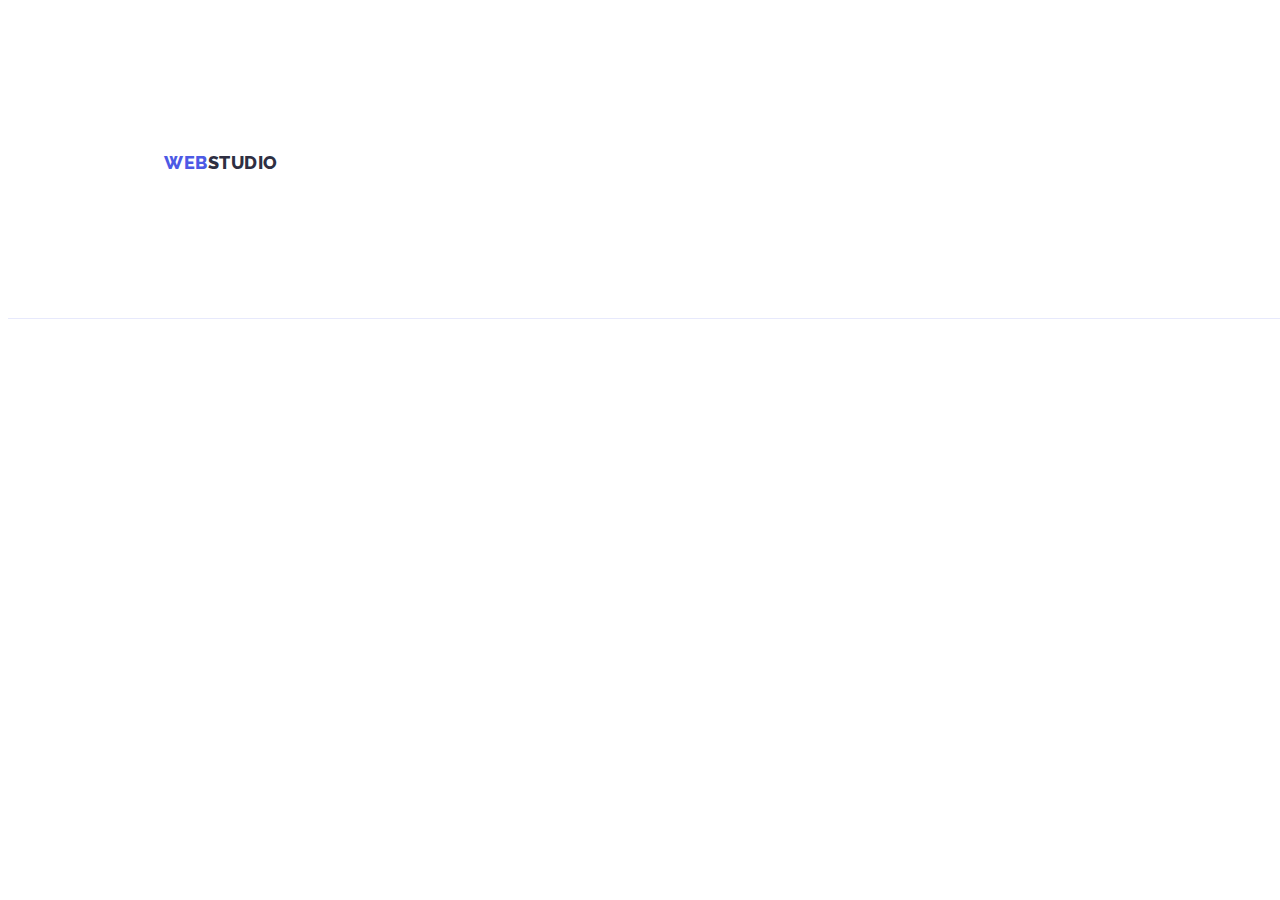
==== index.html @ 68b257dc "hw07_1" ====
<!DOCTYPE html>
<html lang="en">
<head>
    <meta charset="UTF-8">
    <meta http-equiv="X-UA-Compatible" content="IE=edge">
    <meta name="viewport" content="width=device-width, initial-scale=1.0">
    <title>STUDIO</title>
    <link rel="preconnect" href="https://fonts.googleapis.com">
    <link rel="preconnect" href="https://fonts.gstatic.com" crossorigin>
    <link href="https://fonts.googleapis.com/css2?family=Raleway:wght@800&family=Roboto:wght@400;500;700;900&display=swap"
        rel="stylesheet">
    <link rel="stylesheet" href="https://cdnjs.cloudflare.com/ajax/libs/modern-normalize/1.1.0/modern-normalize.min.css" integrity="sha512-wpPYUAdjBVSE4KJnH1VR1HeZfpl1ub8YT/NKx4PuQ5NmX2tKuGu6U/JRp5y+Y8XG2tV+wKQpNHVUX03MfMFn9Q==" crossorigin="anonymous" referrerpolicy="no-referrer" />
        <link rel="stylesheet" href="./css/mobile.css">
        <link rel="stylesheet" href="./css/media.css">
</head>
<body>
    <header class="header">
        <div class="container header-container">
        <nav class="header-navigation">
            <a href="./index.html" class="header-logo-web link">Web<span class="header-logo-studio link">Studio</span></a>
            <ul class="header-list list">
                <li class="header-item list"><a href="./index.html" class="header-link link current">Studio</a></li>
                <li class="header-item list"><a href="./portfolio.html" class="header-link link">Portfolio</a></li>
                <li class="header-item list"><a href="" class="header-link link">Contacts</a></li>
            </ul>
        </nav>
        <address class="adress adress-container">
            <ul class="header-adress list header-container">
            <li><a href="mailto:info@devstudio.com" class="header-contact list link">info@devstudio.com</a></li>
            <li><a href="tel:+110001111111" class="header-contact list link">+11 (000) 111-11-11</a></li>
            </ul>
    </address>
    <button type="button" class="mobile-menu-open" data-menu-open>
        <svg class="mobile-menu-open-icon" width="32" heigth="22">
            <use href="./images/icons.svg#icon-charm_menu-hamburger"></use>
        </svg>
    </button>
        </div>
        <div class="mobile-menu" data-menu>
            <div class="mobile-menu-container">
            <button type="button" class="mobile-menu-close-button" data-menu-close>
                <svg class="mobile-menu-close-button-icon" width="8" height="8">
                    <use href="./images/icons.svg#icon-close-modal"></use>
                </svg>
            </button>
            <ul class="header-list-mobile-menu list">
                    <li class="header-item-menu list"><a href="./index.html" class="header-link-menu-studio link current">Studio</a></li>
                    <li class="header-item-menu list"><a href="./portfolio.html" class="header-link-menu link">Portfolio</a></li>
                    <li class="header-item-menu list"><a href="" class="header-link-menu link">Contacts</a></li>
            </ul>
            <ul class="header-adress-menu list ">
                    <li><a href="tel:+110001111111" class="header-contact-menu-tel list link">+11 (000) 111-11-11</a></li>
                    <li><a href="mailto:info@devstudio.com" class="header-contact-menu-mail list link">info@devstudio.com</a></li>
            </ul>
        <ul class="menu-soc-list list">
            <li class="menu-soc-item"><a class="menu-soc-link link" href>
                    <svg class="menu-soc-icon" width="16" height="16">
                        <use href="./images/icons.svg#icon-instagram"></use>
                    </svg></a>
            </li>
            <li class="menu-soc-item"><a class="menu-soc-link link" href>
                    <svg class="menu-soc-icon" width="16" height="16">
                        <use href="./images/icons.svg#icon-twitter"></use>
                    </svg></a>
            </li>
            <li class="menu-soc-item"><a class="menu-soc-link link" href>
                    <svg class="menu-soc-icon" width="16" height="16">
                        <use href="./images/icons.svg#icon-facebook"></use>
                    </svg></a>
            </li>
            <li class="menu-soc-item"><a class="menu-soc-link link" href>
                    <svg class="menu-soc-icon" width="16" height="16">
                        <use href="./images/icons.svg#icon-linkedin"></use>
                    </svg></a>
            </li>
        </ul>
        </div>
        </div>
    </header>
    <main>
        <!-- <section class="hero">
            <div class="container hero-container">
            <h1 class="hero-text">Effective Solutions for Your Business</h1>
            <button type="button" data-modal-open class="hero-button text-button">Order Service</button>
            </div>
        </section> -->
        <!-- <section class="about">
            <div class="container about-container">
            <h2 class="about-advantage" hidden>our advantages</h2>
            <ul class="about-list list">
                <li class="about-list-item">
                    <div class="icon-top"><svg class="icon" width="64" height="64">
                        <use href="./images/icons.svg#icon-antenna"></use></svg></div>
                    <h3 class="about-item">Strategy</h3><p class="about-item-text">Our goal is to identify the business problem to walk away with the perfect and creative solution.</p></li>
                <li class="about-list-item">
                    <div class="icon-top"><svg class="icon" width="64" height="64">
                        <use href="./images/icons.svg#icon-clock"></use></svg></div>
                    <h3 class="about-item">Punctuality</h3><p class="about-item-text">Bring the key message to the brand's audience for the best price within the shortest possible
                time.</p></li>
                <li class="about-list-item">
                    <div class="icon-top"><svg class="icon" width="64" height="64">
                        <use href="./images/icons.svg#icon-diagram"></use></svg></div>
                    <h3 class="about-item">Diligence</h3><p class="about-item-text">Research and confirm brands that present the strongest digital growth opportunities and minimize
                risk.</p></li>
                <li class="about-list-item">
                    <div class="icon-top"><svg class="icon" width="64" height="64">
                        <use href="./images/icons.svg#icon-astronaut"></use></svg></div>
                    <h3 class="about-item">Technologies</h3><p class="about-item-text">Design practice focused on digital experiences. We bring forth a deep passion for problem-solving.</p></li>
            </ul>
            </div>
        </section> -->
        <!-- <section class="gallary">
            <div class="container gallary-container">
            <h2 class="gallary-text">What are we doing</h2>
            <ul class="list photo-container">
                <li class="photo"><img src="./images/img1.jpg" alt="laptop" width="360"></li>
                <li class="photo"><img src="./images/img2.jpg" alt="smartphones" width="360"></li>
                <li class="photo"><img src="./images/img3.jpg" alt="phone in the hand" width="360"></li>
            </ul>
            </div>
        </section> -->
        <!-- <section class="team">
            <div class="container team-container">
            <h2 class="team-text">Our Team</h2>
            <ul class="team-list list">
                <li class="team-item"><img src="./images/mark.jpg" alt="photo Mark Guerrero" width="264">
                    <div class="team-list-item">
                        <h3 class="name">Mark Guerrero</h3>
                        <p class="item-text">Product Designer</p>
                        <ul class="team-soc-list list">
                            <li class="team-soc-item"><a class="team-soc-link link" href>
                                <svg class="team-soc-icon" width="16" height="16">
                                <use href="./images/icons.svg#icon-instagram"></use></svg></a>
                            </li>
                            <li class="team-soc-item"><a class="team-soc-link link" href>
                                <svg class="team-soc-icon" width="16" height="16">
                                <use href="./images/icons.svg#icon-twitter"></use></svg></a>
                            </li>
                            <li class="team-soc-item"><a class="team-soc-link link" href>
                                <svg class="team-soc-icon" width="16" height="16">
                                <use href="./images/icons.svg#icon-facebook"></use></svg></a>
                            </li>
                            <li class="team-soc-item"><a class="team-soc-link link" href>
                                <svg class="team-soc-icon" width="16" height="16">
                                <use href="./images/icons.svg#icon-linkedin"></use></svg></a>
                            </li>
                        </ul>
                    </div>
                </li>
                <li class="team-item"><img src="./images/tom.jpg" alt="photo Tom Ford" width="264">
                    <div class="team-list-item">
                        <h3 class="name">Tom Ford</h3>
                        <p class="item-text">Frontend Developer</p>
                        <ul class="team-soc-list list">
                            <li class="team-soc-item"><a class="team-soc-link link" href>
                                <svg class="team-soc-icon" width="16" height="16">
                                <use href="./images/icons.svg#icon-instagram"></use></svg></a>
                            </li>
                            <li class="team-soc-item"><a class="team-soc-link link" href>
                                <svg class="team-soc-icon" width="16" height="16">
                                <use href="./images/icons.svg#icon-twitter"></use></svg></a>
                            </li>
                            <li class="team-soc-item"><a class="team-soc-link link" href>
                                <svg class="team-soc-icon" width="16" height="16">
                                <use href="./images/icons.svg#icon-facebook"></use></svg></a>
                            </li>
                            <li class="team-soc-item"><a class="team-soc-link link" href>
                                <svg class="team-soc-icon" width="16" height="16">
                                <use href="./images/icons.svg#icon-linkedin"></use></svg></a>
                            </li>
                        </ul>
                    </div>
                </li>
                <li class="team-item">
                    <img src="./images/camila.jpg" alt="photo Camila Garcia" width="264">
                    <div class="team-list-item">
                        <h3 class="name">Camila Garcia</h3>
                        <p class="item-text">Marketing</p>
                        <ul class="team-soc-list list">
                            <li class="team-soc-item"><a class="team-soc-link link" href>
                                <svg class="team-soc-icon" width="16" height="16">
                                <use href="./images/icons.svg#icon-instagram"></use></svg></a>
                            </li>
                            <li class="team-soc-item"><a class="team-soc-link link" href>
                                <svg class="team-soc-icon" width="16" height="16">
                                <use href="./images/icons.svg#icon-twitter"></use></svg></a>
                            </li>
                            <li class="team-soc-item"><a class="team-soc-link link" href>
                                <svg class="team-soc-icon" width="16" height="16">
                                <use href="./images/icons.svg#icon-facebook"></use></svg></a>
                            </li>
                            <li class="team-soc-item"><a class="team-soc-link link" href>
                                <svg class="team-soc-icon" width="16" height="16">
                                <use href="./images/icons.svg#icon-linkedin"></use></svg></a>
                            </li>
                        </ul>
                    </div>
                </li>
                <li class="team-item"><img src="./images/daniel.jpg" alt="photo Daniel Wilson" width="264">
                    <div class="team-list-item">
                        <h3 class="name">Daniel Wilson</h3>
                        <p class="item-text">UI Designer</p>
                        <ul class="team-soc-list list">
                            <li class="team-soc-item"><a class="team-soc-link link" href>
                                <svg class="team-soc-icon" width="16" height="16">
                                <use href="./images/icons.svg#icon-instagram"></use></svg></a>
                            </li>
                            <li class="team-soc-item"><a class="team-soc-link link" href>
                                <svg class="team-soc-icon" width="16" height="16">
                                <use href="./images/icons.svg#icon-twitter"></use></svg></a>
                            </li>
                            <li class="team-soc-item"><a class="team-soc-link link" href>
                                <svg class="team-soc-icon" width="16" height="16">
                                <use href="./images/icons.svg#icon-facebook"></use></svg></a>
                            </li>
                            <li class="team-soc-item"><a class="team-soc-link link" href>
                                <svg class="team-soc-icon" width="16" height="16">
                                <use href="./images/icons.svg#icon-linkedin"></use></svg></a>
                            </li>
                        </ul>
                    </div>
                </li>
            </ul>
            </div>
        </section> -->
    <!-- <section class="customer">
        <div class="container customer-container">
            <h2 class="customer-text">Customers</h2>
            <div class="customer-list">
                <ul class="customers-list-link list">
                    <li class="customer-item"><a class="customer-link link" href>
                            <svg class="customer-icon" width="41px" height="47px">
                                <use href="./images/icons.svg#icon-group1"></use>
                            </svg></a></li>
                    <li class="customer-item"><a class="customer-link link" href>
                            <svg class="customer-icon" width="40px" height="52px">
                                <use href="./images/icons.svg#icon-group2"></use>
                            </svg></a></li>
                    <li class="customer-item"><a class="customer-link link" href>
                            <svg class="customer-icon" width="44px" height="41px">
                                <use href="./images/icons.svg#icon-group3"></use>
                            </svg></a></li>
                    <li class="customer-item"><a class="customer-link link" href>
                            <svg class="customer-icon" width="84px" height="41px">
                                <use href="./images/icons.svg#icon-group4"></use>
                            </svg></a></li>
                    <li class="customer-item"><a class="customer-link link" href>
                            <svg class="customer-icon" width="63px" height="45px">
                                <use href="./images/icons.svg#icon-group5"></use>
                            </svg></a></li>
                    <li class="customer-item"><a class="customer-link link" href>
                            <svg class="customer-icon" width="94px" height="44px">
                                <use href="./images/icons.svg#icon-group6"></use>
                            </svg></a></li>
                </ul>
            </div>
        </div>
    </section> -->
    </main>
    <!-- <footer class="footer">
        <div class="container footer-container">
            <div class="logo-soc-list">
        <div class="footer-logo-blok">
            <a href="./index.html" class="footer-logo-web footer-logo link">Web<span
                    class="footer-logo-studio link">Studio</span></a>
            <p class="footer-text">Increase the flow of customers and sales for your business with digital marketing &
                growth solutions.</p>
        </div>
        <div class="container-footer-soc">
        <h3 class="footer-soc-text">Social media</h3>
        <ul class="footer-soc-list list">
            <li class="footer-soc-item"><a class="footer-soc-link link" href>
                    <svg class="footer-soc-icon" width="24" height="24">
                        <use href="./images/icons.svg#icon-instagram"></use>
                    </svg></a></li>
            <li class="footer-soc-item"><a class="footer-soc-link link" href>
                    <svg class="footer-soc-icon" width="24" height="24">
                        <use href="./images/icons.svg#icon-twitter"></use>
                    </svg></a></li>
            <li class="footer-soc-item"><a class="footer-soc-link link" href>
                    <svg class="footer-soc-icon" width="24" height="24">
                        <use href="./images/icons.svg#icon-facebook"></use>
                    </svg></a></li>
            <li class="footer-soc-item"><a class="footer-soc-link link" href>
                    <svg class="footer-soc-icon" width="24" height="24">
                        <use href="./images/icons.svg#icon-linkedin"></use>
                    </svg></a></li>
        </ul></div>
            </div>
    <div class="container-footer-input">
        <p class="footer-text-input">Subscribe</p>
        <form class="footer-input-form">
            <input type="email" name="email" id="email" placeholder="E-mail" required class="footer-input">
            <button type="submit" class="button-footer">Subscribe<svg class="footer-form-icon" widht="24" height="20">
                <use href="./images/icons.svg#icon-Frame-3"></use>
            </svg>
        </button>
        </form>
    </div>
        </div>
    </footer> -->
    <!-- <div class="backdrop" data-modal>
    <div class="modal">
        <button type="button" data-modal-close class="modal-close-bnt"><svg class="modal-close-btn-icon" widht="8" height="8">
                <use href="./images/icons.svg#icon-close-modal"></use>
            </svg>
        </button>
    <p class="modal-title">Leave your contacts and we will call you back</p>
    <form class="modal-form">
            <label for="user-name" class="modal-form-field">
                <span class="modal-form-input-desc">Name</span>
            <span class="input-icon">
                <input type="text" name="name" id="user-name" class="modal-form-input">
                <svg class="modal-form-icon icon-name" widht="18" height="18">
                <use href="./images/icons.svg#icon-person-black-18dp-1"></use></svg>
                </span>
            </label>
            <label for="user-phone" class="modal-form-field">
                <span class="modal-form-input-desc">Phone</span>
            <span class="input-icon">
                <input type="text" name="phone" id="user-phone" class="modal-form-input">
                <svg class="modal-form-icon icon-phone" widht="18" height="24">
                <use href="./images/icons.svg#icon-phone-black"></use></svg>
            </span>
        </label>
            <label for="user-mail" class="modal-form-field">
                <span class="modal-form-input-desc">Mail</span>
            <span class="input-icon">
                <input type="text" name="mail" id="user-mail" class="modal-form-input">
                <svg class="modal-form-icon icon-mail" widht="18" height="24">
                <use href="./images/icons.svg#icon-email-black"></use></svg>
                </span>
        </label>
            <label for="comment" class="modal-form-field">
                <span class="modal-form-input-desc">Comment</span>
                <textarea name="comment" id="comment" placeholder="Text input" class="modal-form-massage modal-massage-text"></textarea>
            </label>
            <div class="modal-form-field">
            <input type="checkbox" name="policy" id="policy" class="modal-form-chek visually-hidden"/>
            <label for="policy" class="modal-form-chek-desk">
                <span>
                <svg class="chek-icon" widht="10" height="8">
                    <use href="./images/icons.svg#icon-check"></use></svg>
                </span> I accept the terms and conditions of the&nbsp;<a href="" class="policy-link">Privacy policy</a>
            </label>
            </div>
            <button type="submit" class="button-form">Send</button>
    </form>
    </div> 
</div> -->
<script src="./js/modal.js"></script>
<script src="./js/mobile-menu.js"></script>
</body>
</html>
---- css/mobile.css ----
:root {
    --brand-color: #2E2F42;
    --color-text: #434455;
    --color-logo1: #4D5AE5;
    --color-hoover: #404BBF;
    --color-logo2: #F4F4FD;
    --color-light: #FFFFFF;}

.list, .link {list-style-type: none;}

.list, .link {text-decoration: none;}

p,
h1,
h2,
h3,
h4,
h5,
h6 {margin: 0;}
ul {margin: 0;
    padding-left: 0;}
button {cursor: pointer;}
address {font-style: normal;}
img {display: block;
max-width: 100%;
height: auto;}

.container {width: 100%;
padding-top: 96px;
padding-bottom: 96px;
padding-left: 16px;
padding-right: 16px;
margin: 0;}
/* ===================================HEADER================================ */
.header-container {width: 100%;
    height: 70px;
    background: var(--color-light);
    border-bottom: 1px solid #E7E9FC;
    padding-top: 24px;
    padding-bottom: 24px;
display: flex;
align-items: center;
justify-content: space-between;}
.mobile-menu-open {background-color: transparent; 
    border: none;
    padding: 0;
line-height: 0;}
.mobile-menu-open-icon {stroke: #2E2F42;
    width: 32px;
    height: 22px;}

.header-logo-web {font-family: "Raleway", sans-serif;
    font-weight: 800;
    font-size: 18px;
    line-height: 1.17;
    display: flex;
    align-items: center;
    letter-spacing: 0.03em;
    text-transform: uppercase;
    color: var(--color-logo1);}

.header-logo-studio {font-family: "Raleway", sans-serif;
    font-weight: 800;
    font-size: 18px;
    line-height: 1.17;
    display: flex;
    align-items: center;
    letter-spacing: 0.03em;
    text-transform: uppercase;
    color: var(--brand-color);
    margin-right: 76px;}

/* .header-navigation {display: flex;
    align-items: center;
    margin-right: auto;} */

/* .header-container {display: flex;} */

.header-list {display: none;
    gap: 40px;}

/* .adress {font-style: normal;} */

/* .header-list {gap: 40px;} */

.header-adress {display: none;
    gap: 40px;} 

.header-link {font-weight: 500;
    font-size: 16px;
    line-height: 1.5;
    letter-spacing: 0.02em;
    color: var(--brand-color);
    transition: color 250ms, cubic-bezier(0.4, 0, 0.2, 1);}

/* .current {position: relative;} */

/* .current::after {content: '';
    position: absolute;
    left: 0;
    top: 44px;
    width: 100%;
    height: 4px;
    border-radius: 2px;
    background-color: var(--color-hoover);} */

/* .header-contact {font-size: 16px;
    line-height: 1.5;
    letter-spacing: 0.02em;
    color: var(--color-text);
    transition: color 250ms, cubic-bezier(0.4, 0, 0.2, 1);} */

/* .header-contact:hover {color: var(--color-hoover)}

.header-link:hover {color: var(--color-hoover);}

.header-contact:focus {color: var(--color-hoover)}

.header-link:focus {color: var(--color-hoover);}

.header::after {content: '';
    display: block;
    width: 1440px;
    height: 1px;
    color: #E7E9FC;} */
/* ================MOBILE MENU========================= */
.mobile-menu {position: fixed;
    top: 0;
    left: 0;
    z-index: 3000;
    width: 100%;
    height: 100%;
    background-color: var(--color-light);
    box-shadow: 0px 2px 1px rgba(46, 47, 66, 0.08), 0px 1px 1px rgba(46, 47, 66, 0.16), 0px 1px 6px rgba(46, 47, 66, 0.08);
opacity: 0;
visibility: hidden;
pointer-events: none;
transform: translate(-50%, -50%) rotate(-90deg) scaleY(0)}

.mobile-menu .is-open {opacity: 1;
        visibility: visible;
        pointer-events: auto;}

    .mobile-menu-container {position: relative;
width: 100%;}
.mobile-menu-container {padding-left: 40px;
padding-right: 35px;
padding-top: 80px;
padding-bottom: 40px;
display: flex;
flex-wrap: wrap;}
    .mobile-menu-close-button {position: absolute;
    top: 32px;
    right: 32px;
    width: 24px;
    height: 24px;
    display: flex;
    justify-content: center;
    align-items: center;
    background-color: rgba(231, 233, 252, 1);
    border: 1px solid rgba(0, 0, 0, 0.1);
    padding: 0;
    border-radius: 50%;
    transition: background-color 250ms cubic-bezier(0.4, 0, 0.2, 1)}
.header-list-mobile-menu  {width: 100%;
    display: flex;
    flex-direction: column;
    gap: 40px;
margin-bottom: 284px;}
.header-link-menu {font-family: 'Roboto';
    font-style: normal;
    font-weight: 700;
    font-size: 36px;
    line-height: 40px;
    letter-spacing: 0.02em;
    text-transform: capitalize;
    color: var(--brand-color);
    transition: color 250ms, cubic-bezier(0.4, 0, 0.2, 1);}
    .header-link-menu-studio {
            font-family: 'Roboto';
            font-style: normal;
            font-weight: 700;
            font-size: 36px;
            line-height: 40px;
            letter-spacing: 0.02em;
            text-transform: capitalize;
            color: var(--color-hoover);
            transition: color 250ms, cubic-bezier(0.4, 0, 0.2, 1);}
.header-adress-menu {width: 100%;
    display: flex;
    flex-direction: column;
gap: 40px;
margin-bottom: 48px;}
.header-contact-menu-mail {font-family: 'Roboto';
    font-style: normal;
    font-weight: 500;
    font-size: 20px;
    line-height: 24px;
    letter-spacing: 0.02em;
    color: var(--color-text);
    transition: color 250ms, cubic-bezier(0.4, 0, 0.2, 1);}
.header-contact-menu-tel {font-family: 'Roboto';
    font-style: normal;
    font-weight: 700;
    font-size: 36px;
    line-height: 40px;
    letter-spacing: 0.02em;
    text-transform: capitalize;
    color: var(--color-logo1);
    transition: color 250ms, cubic-bezier(0.4, 0, 0.2, 1);}

.menu-soc-list {display: flex;
    justify-content: center;
    gap: 56px;}
.menu-soc-item {width: 40px;
    height: 40px;}
.menu-soc-link {
    width: 100%;
    height: 100%;
    border-radius: 50%;
    display: flex;
    align-items: center;
    justify-content: center;
    background-color: var(--color-logo1);
    transition: background-color 250ms cubic-bezier(0.4, 0, 0.2, 1);}
.menu-soc-icon {fill: #FFFFFF;}
.menu-soc-link:hover {background-color: var(--color-hoover);}
.menu-soc-link:focus {background-color: var(--color-hoover);}
/* ==============================GALLARY================================ */
/* .photo-container {display: flex;
    gap: 24px;}

.gallary-text {font-size: 36px;
    line-height: 1.11;
    text-align: center;
    letter-spacing: 0.02em;
    text-transform: capitalize;
    color: var(--brand-color);
    margin-bottom: 72px;
    padding: 0;} */
/* ===============================ABOUT=============================== */
.about-container {width: 100%;
height: 828px;}
.icon-top {display: none;}
.about-list {width: 100%;
    display: flex;
    flex-wrap: wrap;
    gap: 72px;}
.about-list-item:nth-child(4) {margin-bottom: 0;}
.about-item {
    font-weight: 700;
    font-size: 36px;
    line-height: 1.2;
    letter-spacing: 0.02em;
    color: var(--brand-color);
    margin-bottom: 8px;}
.about-item-text {font-weight: 500;
    font-size: 16px;
    line-height: 1.5;
    letter-spacing: 0.02em;
    color: var(--color-text);}
.icon-top {display: none;
    display: flex;
    justify-content: center;
    align-items: center;
    background-color: var(--color-logo2);
    border-radius: 4px;
    height: 112px;
    margin-bottom: 8px;}
    /* ========================TEAM======================================= */
.team-container {width: 100%;
        height: 2232px;
        padding-left: 32px;
        padding-right: 32px;
        background-color: var(--color-logo2);}
.team-text {font-weight: 700;
    font-size: 36px;
    line-height: 40px;
    text-align: center;
    letter-spacing: 0.02em;
    text-transform: capitalize;
    color: var(--brand-color);
    margin-bottom: 72px;}
.team-list {display: flex;
    flex-wrap: wrap;
    gap: 72px;}
.team-item {width: 100%;
    background-color: var(--color-light);}
.team-list-item {padding-top: 32px;
    border: 1px solid #E7E9FC;
    border-top: none;
    box-shadow: 0px 1px 6px rgba(46, 47, 66, 0.08), 0px 1px 1px rgba(46, 47, 66, 0.16), 0px 2px 1px rgba(46, 47, 66, 0.08);}
.name {font-weight: 500;
    font-size: 20px;
    line-height: 1.2;
    text-align: center;
    letter-spacing: 0.02em;
    color: var(--brand-color);
    margin-bottom: 8px;}
.item-text {font-size: 16px;
    line-height: 1.5;
    text-align: center;
    letter-spacing: 0.02em;
    color: var(--color-text);
    margin-bottom: 8px;}
.team-soc-list {display: flex;
    justify-content: center;
    gap: 24px;
    padding-bottom: 32px;}
.team-soc-item {width: 40px;
    height: 40px;}
.team-soc-link {width: 100%;
    height: 100%;
    border-radius: 50%;
    display: flex;
    align-items: center;
    justify-content: center;
    background-color: var(--color-logo1);
    transition: background-color 250ms cubic-bezier(0.4, 0, 0.2, 1);}
.team-soc-icon {fill: #FFFFFF;}
.team-soc-link:hover {background-color: var(--color-hoover);}
.team-soc-link:focus {background-color: var(--color-hoover);}

/* ============================CUSTOMER================================ */
.customer-container {width: 100%; height: 712px;}
.customer-text {font-weight: 700;
    font-size: 36px;
    line-height: 1.11;
    text-align: center;
    letter-spacing: 0.02em;
    text-transform: capitalize;
    color: var(--brand-color);
    margin-bottom: 72px;}
.customers-list-link {
    display: flex;
    flex-wrap: wrap;
    gap: 16px;
    justify-content: center;}
.customer-item {margin-bottom: 56px;}
.customer-link {width: 190px;
    height: 88px;
    border-radius: 4%;
    background-color: #FFFFFF;
    display: block;
    display: flex;
    justify-content: center;
    align-items: center;
    border: 1px solid #8E8F99;
    transition: background-color 250ms cubic-bezier(0.4, 0, 0.2, 1), fill 250ms, cubic-bezier(0.4, 0, 0.2, 1);}
.customer-icon {fill: #8E8F99;
    transition: fill 250ms cubic-bezier(0.4, 0, 0.2, 1);}
.customer-link:hover .customer-icon {
    fill: #404BBF;}
.customer-link:hover {border-color: var(--color-hoover);}
.customer-link:focus .customer-icon {fill: #404BBF;}
.customer-link:focus {border-color: var(--color-hoover);}

/* ==========================Footer============================= */
.footer-container {
    background: var(--brand-color);
    width: 100%;
    height: 664px;
    display: flex;
    flex-wrap: wrap;
    gap: 72px;}
.footer-logo {
    font-family: "Raleway", sans-serif;
    font-weight: 800;
    font-size: 18px;
    line-height: 1.17;
    display: flex;
    letter-spacing: 0.03em;
    text-transform: uppercase;
    color: var(--color-logo2);
    background: var(--brand-color);}

.footer-text {font-weight: 400;
    font-size: 16px;
    line-height: 1.5;
    letter-spacing: 0.02em;
    color: var(--color-logo2);
    background: var(--brand-color);
    width: 264px;}

.footer-logo {margin-bottom: 16px;}

.footer-logo-web {font-family: "Raleway", sans-serif;
    font-weight: 800;
    font-size: 18px;
    line-height: 1.17;
    display: flex;
    letter-spacing: 0.03em;
    text-transform: uppercase;
    color: var(--color-logo1);}

.footer-logo-studio {font-family: "Raleway", sans-serif;
    font-weight: 800;
    font-size: 18px;
    line-height: 1.17;
    display: flex;
    align-items: center;
    letter-spacing: 0.03em;
    text-transform: uppercase;
    color: var(--color-logo2);
    align-items: center;}

.logo-soc-list {width: 100%;
display: flex;
flex-wrap: wrap;
gap: 72px;
justify-content: center;
}
.footer-soc-text {
    font-family: 'Roboto';
    font-style: normal;
    font-weight: 500;
    font-size: 16px;
    line-height: 24px;
    letter-spacing: 0.02em;
    color: #FFFFFF;
    margin-bottom: 16px;}

.footer-soc-list {display: flex;
    gap: 16px;
    align-items: center;}

.footer-soc-item {
    display: flex;
    justify-content: center;
    align-items: center;
    width: 40px;
    height: 40px;}

.footer-soc-link {
    width: 100%;
    height: 100%;
    border-radius: 50%;
    background-color: var(--color-logo1);
    display: flex;
    align-items: center;
    justify-content: center;
    transition: background-color 250ms, cubic-bezier(0.4, 0, 0.2, 1);}
.footer-soc-link:hover {background-color: #31D0AA;}
.footer-soc-link:focus {background-color: #31D0AA;}
.footer-soc-icon {fill: #FFFFFF;
    width: 24px;
    height: 24px;}

.footer-input-form {width: 100%;}
.container-footer-input {width: 100%;
    display: flex;
    flex-wrap: wrap;
    gap: 16px;}
.footer-input {
    width: 100%;
    border: 1px solid var(--color-light);
    filter: drop-shadow(0px 4px 4px rgba(0, 0, 0, 0.15));
    border-radius: 4px;
    background: transparent;
    font-family: 'Roboto';
    font-style: normal;
    font-weight: 400;
    font-size: 12px;
    line-height: 24px;
    color: var(--color-light);
    padding-top: 8px;
    padding-left: 16px;
    padding-bottom: 8px;
    margin-bottom: 16px;}

.footer-text-input {
    font-family: 'Roboto';
    font-style: normal;
    font-weight: 500;
    font-size: 16px;
    line-height: 24px;
    letter-spacing: 0.02em;
    color: var(--color-light);}

.footer-input::placeholder {
    font-family: 'Roboto';
    font-style: normal;
    font-weight: 400;
    font-size: 12px;
    line-height: 24px;
    color: var(--color-light);
    padding-top: 8px;
    padding-bottom: 8px;}

.footer-input:focus {outline: none;}

.button-footer {display: flex;
    justify-content: center;
    align-items: center;
    cursor: pointer;
    width: 165px;
    height: 40px;
    text-align: center;
    padding: 8px 24px;
    background: var(--color-logo1);
    color: var(--color-light);
    border: none;
    border-radius: 4px;
    font-family: 'Roboto';
    font-style: normal;
    font-weight: 500;
    font-size: 16px;
    line-height: 24px;
    transition: background-color 250ms cubic-bezier(0.4, 0, 0.2, 1), box-shadow 250ms cubic-bezier(0.4, 0, 0.2, 1);}

.footer-form-icon {fill: var(--color-light);
    margin-left: 16px;
    transition: fill 250ms cubic-bezier(0.4, 0, 0.2, 1);}

.button-footer:hover {
    background-color: var(--color-hoover);
    box-shadow: 0px 4px 4px rgba(0, 0, 0, 0.15);}

.button-footer:focus {
    background-color: var(--color-hoover);
    box-shadow: 0px 4px 4px rgba(0, 0, 0, 0.15);}

/* ======================HERO========================== */
.hero-container {
    width: 100%;
    height: 432px;
    margin: 0 auto;
    padding-top: 112px;
    padding-bottom: 112px;
    padding-left: 0px;
    padding-right: 0px;
    background: var(--brand-color);
    background-image: url(../images/dark-bg.png), url(../images/people-office-1.jpg);
    background-repeat: no-repeat;
    background-position: center;
    background-size: cover;}

.hero-text {text-align: center;
    letter-spacing: 0.02em;
    color: var(--color-light);
    margin: 0 auto;
    font-weight: 700;
    font-size: 36px;
    line-height: 40px;
    text-align: center;
    letter-spacing: 0.02em;
    text-transform: capitalize;
    margin-bottom: 72px;
    padding-left: 54px;
    padding-right: 54px;}

.hero-button {font-family: "Roboto", sans-serif}

.hero-button:hover {background-color: var(--color-hoover);
    box-shadow: 0px 4px 4px rgba(0, 0, 0, 0.15);}

.hero-button:focus {background-color: var(--color-hoover);
    box-shadow: 0px 4px 4px rgba(0, 0, 0, 0.15);}

.hero-button {background-color: var(--color-logo1);
    box-shadow: 0px 4px 4px rgba(0, 0, 0, 0.15);
    border-radius: 4px;}

.hero-button {cursor: pointer;
    display: inline-block;
    padding: 16px 32px;
    margin: 0 auto;
    border: none;
    transition: background-color 250ms cubic-bezier(0.4, 0, 0.2, 1), box-shadow 250ms cubic-bezier(0.4, 0, 0.2, 1);}

.text-button {font-family: "Roboto", sans-serif;
    font-weight: 500;
    font-size: 16px;
    line-height: 1.5;
    display: block;
    margin: 0 auto;
    align-items: center;
    letter-spacing: 0.04em;
    color: var(--color-light);}

/* ====================================MODAL==================================== */

.backdrop {
    position: fixed;
    top: 0;
    width: 428px;
    height: 796px;
    background-color: rgba(46, 47, 66, 0.4);
    transition: opacity 1000ms linear, visibility 1000ms linear;
}

.modal {
    width: 392px;
    min-height: 584px;
    padding-top: 72px;
    padding-right: 16px;
    padding-bottom: 24px;
    padding-left: 16px;
    background-color: #FCFCFC;
    box-shadow: 0px 1px 1px rgba(0, 0, 0, 0.14), 0px 1px 3px rgba(0, 0, 0, 0.12), 0px 2px 1px rgba(0, 0, 0, 0.2);
    border-radius: 4px;
    position: absolute;
    top: 50%;
    left: 50%;
    transform: translate(-50%, -50%) rotate(0) scale(1);
    transition: transform 1000ms linear;
}

.modal-close-bnt {
    position: absolute;
    top: 24px;
    right: 24px;
    display: flex;
    justify-content: center;
    align-items: center;
    background-color: rgba(231, 233, 252, 1);
    border: 1px solid rgba(0, 0, 0, 0.1);
    padding: 0;
    width: 24px;
    height: 24px;
    border-radius: 50%;
    transition: background-color 250ms cubic-bezier(0.4, 0, 0.2, 1)
}

.modal-close-btn-icon {
    transition: background-color 250ms cubic-bezier(0.4, 0, 0.2, 1)
}

.modal-close-bnt:hover {
    background-color: var(--color-hoover);
}

.modal-close-bnt:focus {
    background-color: var(--color-hoover);
}

.modal-close-bnt:hover .modal-close-btn-icon {
    fill: var(--color-light);
}

.modal-close-bnt:focus .modal-close-btn-icon {
    fill: var(--color-light);
}

.backdrop.is-hidden {
    opacity: 0;
    visibility: hidden;
    pointer-events: none;
}

.backdrop.is-hidden .modal {
    transform: translate(-50%, -50%) rotate(-90deg) scaleY(0)
}

.modal-title {
    margin-bottom: 16px;
    font-family: 'Roboto';
    font-style: normal;
    font-weight: 500;
    font-size: 16px;
    line-height: 24px;
    text-align: center;
    letter-spacing: 0.02em;
    color: var(--brand-color);
}

.modal-form {
    display: flex;
    flex-direction: column;
}

.modal-form-field {
    margin-bottom: 8px;
}

.modal-form-input {
    width: 100%;
    height: 40px;
    border: 1px solid rgba(46, 47, 66, 0.4);
    border-radius: 4px;
    padding-left: 38px;
    align-items: center;
    transition: border-color 250ms cubic-bezier(0.4, 0, 0.2, 1);
}

.footer-input::placeholder {
    font-family: 'Roboto';
    font-style: normal;
    font-weight: 400;
    font-size: 12px;
    line-height: 24px;
    display: flex;
    align-items: center;
    letter-spacing: 0.04em;
    color: var(--color-light);
}

.modal-form-input:focus {
    outline: none;
    border: 1px solid var(--color-logo1);
    border-radius: 4px;
}

.modal-form-input:focus+.modal-form-icon {
    fill: var(--color-logo1);
}

.modal-form-input-desc {
    font-family: 'Roboto';
    font-style: normal;
    font-weight: 400;
    font-size: 12px;
    line-height: 14px;
    letter-spacing: 0.01em;
    color: #8E8F99;
    padding-bottom: 4px;
}

.input-icon {
    position: relative;
}

.modal-form-icon {
    position: absolute;
    top: 50%;
    left: 16px;
    width: 18px;
    height: 18px;
    transform: translate(0, -50%);
    transition: fill 250ms cubic-bezier(0.4, 0, 0.2, 1);
}

.modal-form-massage {
    resize: none;
    width: 100%;
    height: 120px;
    padding-top: 8px;
    padding-right: 16px;
    padding-bottom: 8px;
    padding-left: 16px;
    border: 1px solid rgba(46, 47, 66, 0.4);
    border-radius: 4px;
    font-family: 'Roboto';
    font-style: normal;
    font-weight: 400;
    font-size: 12px;
    line-height: 14px;
    letter-spacing: 0.01em;
    transition: border-color 250ms cubic-bezier(0.4, 0, 0.2, 1);
}

.icon-mail {
    width: 18px;
    height: 24px;
    fill: var(--brand-color);
}

.icon-phone {
    width: 18px;
    height: 24px;
    fill: var(--brand-color);
}

.icon-name {
    width: 18px;
    height: 18px;
    fill: var(--brand-color);
}

.modal-massage-text::placeholder {
    font-family: 'Roboto';
    font-style: normal;
    font-weight: 400;
    font-size: 12px;
    line-height: 14px;
    letter-spacing: 0.04em;
    color: rgba(46, 47, 66, 0.4);
}

.modal-form-massage:focus {
    outline: none;
    border: 1px solid var(--color-logo1);
    border-radius: 4px;
}

.modal-form-chek-desk {
    display: flex;
    align-items: center;
    margin-bottom: 24px;
    font-family: 'Roboto';
    font-style: normal;
    font-weight: 400;
    font-size: 12px;
    line-height: 14px;
    letter-spacing: 0.04em;
    color: #8E8F99;
}

.modal-form-chek-desk span {
    width: 16px;
    height: 16px;
    border: 1px solid rgba(46, 47, 66, 0.4);
    border-radius: 2px;
    cursor: pointer;
    margin-right: 8px;
    display: flex;
    align-items: center;
    justify-content: center;
    fill: transparent;
}

.policy-link {
    color: var(--color-logo1);
}

.modal-form-chek:focus+.modal-form-chek-desk span {
    background-color: var(--color-hoover);
    border: none;
    fill: var(--color-logo2);
}

.modal-form-chek:checked+.modal-form-chek-desk span {
    background-color: var(--color-hoover);
    border: none;
    fill: var(--color-logo2);
}

.visually-hidden {
    position: absolute;
    width: 1px;
    height: 1px;
    margin: -1px;
    padding: 0;
    overflow: hidden;
    border: 0;
    clip: rect(0 0 0 0);
}

.button-form {
    cursor: pointer;
    display: inline-block;
    margin: 0 auto;
    width: 169px;
    height: 56px;
    padding: 16px 32px;
    cursor: pointer;
    background: var(--color-logo1);
    color: var(--color-light);
    border: none;
    border-radius: 4px;
    font-family: 'Roboto';
    font-style: normal;
    font-weight: 500;
    font-size: 16px;
    line-height: 24px;
    transition: background-color 250ms cubic-bezier(0.4, 0, 0.2, 1), box-shadow 250ms cubic-bezier(0.4, 0, 0.2, 1);
}

.button-form:hover {
    background-color: var(--color-hoover);
    box-shadow: 0px 4px 4px rgba(0, 0, 0, 0.15);
}

.button-form:focus {
    background-color: var(--color-hoover);
    box-shadow: 0px 4px 4px rgba(0, 0, 0, 0.15);
}
---- css/media.css ----
@media screen and (min-width: 320px) and (max-width: 427px) {
.backdrop {width: 100%;
        height: 100%;}

.modal {width: 90%;
        min-height: 95%;
max-height: 524px;}
.header-list-mobile-menu {margin-bottom: 200px;}
.header-contact-menu-tel {font-size: 24px;}
}
@media screen and (min-width: 320px) {
.gallary-container {display: none;}}

@media screen and (min-width: 768px) {
.mobile-menu {display: none;}
}

@media screen and (min-width: 428px) {
.gallary-container {display: none;}
.team-container {width: 100%;
        padding-left: 82px;
        padding-right: 82px;}
/* ============================================== */
.customer-item:nth-child(5) {margin-bottom: 0;}
.customer-item:nth-child(6) {margin-bottom: 0;}
/* ================================================= */
.footer-logo {justify-content: center;}
.footer-soc-text {text-align: center;}}



@media screen and (min-width: 768px) {

.hero-container {width: 100%;
        height: 436px;
        padding-left: 136px;
        padding-right: 136px;}
.hero-text {font-size: 56px;
        line-height: 60px;
        margin-bottom: 32px;
        padding-left: 0px;
        padding-right: 0px;}
    .about-container {width: 100%; height: 504px;}
    .icon-top {display: none;}
    .about-list {width: 100%; gap: 24px;}
    .about-list-item {width: calc((100% - 24px) / 2); margin-bottom: 48px;}
    .about-list-item:nth-child(3) {margin-bottom: 0;}
    .about-list-item:nth-child(4) {margin-bottom: 0;}
    /* =========================================== */
    .gallary-container {display: none;}
    /* =================================================== */
    .team-container {height: 1224px;
        padding-left: 108px;
        padding-right: 108px;}
    .team-list {width: 100%; gap: 24px;}
    .team-item {width: calc((100% - 24px) / 2);
        margin-bottom: 40px;}
/* ================================================ */
.customer-container {width: 100%; height: 552px;
padding-left: 108px;
padding-right: 108px;}
.customers-list-link {gap: 24px;}
.customer-item {margin-bottom: 48px;}
.customer-link {width: 168px; height: 88px;}
.customer-item:nth-child(4) {margin-bottom: 0;}
.customer-item:nth-child(5) {margin-bottom: 0;}
.customer-item:nth-child(6) {margin-bottom: 0;}
/* ================================================== */
.footer-container {width: 100%; height: 456px;
        padding-left: 108px;
        padding-right: 108px;}
.logo-soc-list {width: 100%;
flex-wrap: nowrap;
gap: 24px;
justify-content: left;}
.footer-soc-text {text-align: left;}
.footer-logo {justify-content: left;}
.footer-soc-text {text-align: start;}
.footer-input-form {display: flex;
gap: 24px;}
.footer-input {width: calc((100% - 24px) / 2);}
/* ============================================= */
.backdrop {width: 768px; height: 1018px;}
.modal {width: 408px;
        min-height: 584px;
        padding-right: 23px;
        padding-left: 25px;}}


@media screen and (min-width: 1158px) {
.container {width: 1440px; 
    padding-top: 120px;
    padding-bottom: 120px;
    padding-left: 156px;
    padding-right: 156px;}
.hero-container {height: 600px;
padding-top: 188px;
padding-bottom: 188px;
padding-left: 0;
padding-right: 0;}
.hero-text {width: 496px;
        margin-bottom: 48px;
        font-size: 56px;
        line-height: 60px;}
.about-container {width: 1440px; height: 464px;}
.about-list {width: 100%;
        flex-wrap: nowrap;
        gap: 24px;}
.about-list-item {width: calc((100% - 72px) / 4); margin-bottom: 0;}
.icon-top {display: flex;
        justify-content: center;
        align-items: center;
        background-color: var(--color-logo2);
        border-radius: 4px;
        height: 112px;
        margin-bottom: 8px;}
.about-item {font-weight: 500;
        font-size: 20px;
        line-height: 24px;}
.about-item-text {font-weight: 400;}
/* ============================================= */
.gallary-container {display: flex;
        flex-wrap: wrap;
        gap: 72px;
        width: 1440px;
        padding-top: 0px;}
.photo-container {display: flex;
        gap: 24px;}
.gallary-text {width: 100%;
        font-size: 36px;
        line-height: 1.11;
        text-align: center;
        letter-spacing: 0.02em;
        text-transform: capitalize;
        color: var(--brand-color);
        padding: 0;}
/* ==================================================== */
.team-container {width: 1440px; height: 780px;}
.team-list {width: 100%;
        flex-wrap: nowrap;}
.team-item {width: calc((100% - 72px) / 4);
        margin-bottom: 0;}
/* ================================================= */
.customer-container {width: 1440px; height: 440px;}
.customers-list-link {flex-wrap: nowrap; gap: 24px;}
.customer-item {margin-bottom: 0px;}
.customer-link {width: 168px; height: 88px;}
/* =================================================== */
.footer-container {width: 1440px; height: 312px;
        padding-top: 100px;
        padding-bottom: 100px;
        flex-wrap: nowrap; 
        gap: 80px;
justify-content: center;}

.logo-soc-list {width: 620px;
        flex-wrap: nowrap;
        gap: 120px;
        justify-content: space-between;}
.container-footer-input {height: 80px;}
.footer-input-form {height: 40px;}
.footer-input {margin-bottom: 0px;
margin-top: 0px;
max-width: 453px;}
.backdrop {width: 1440px; height: 676px;}
.modal {width: 408px; min-height: 584px;
        padding-right: 24px;
        padding-left: 24px;}}
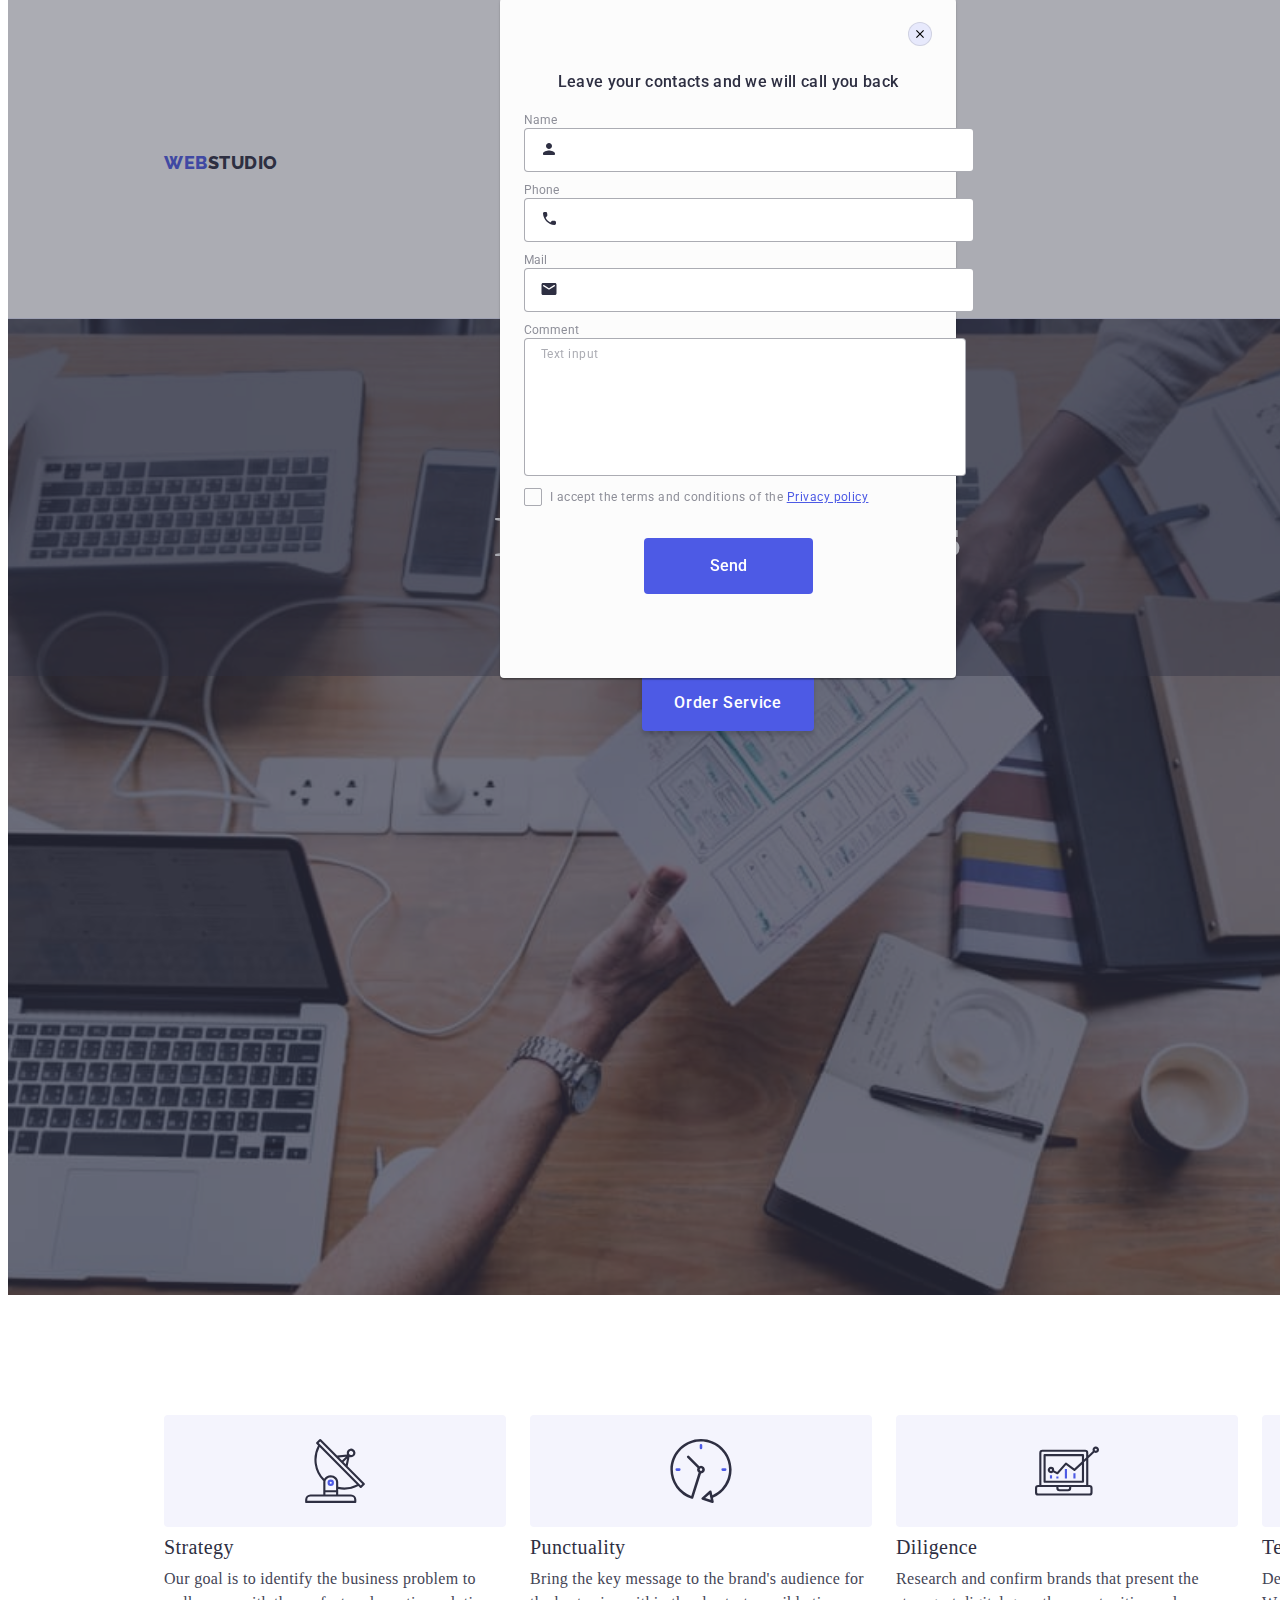
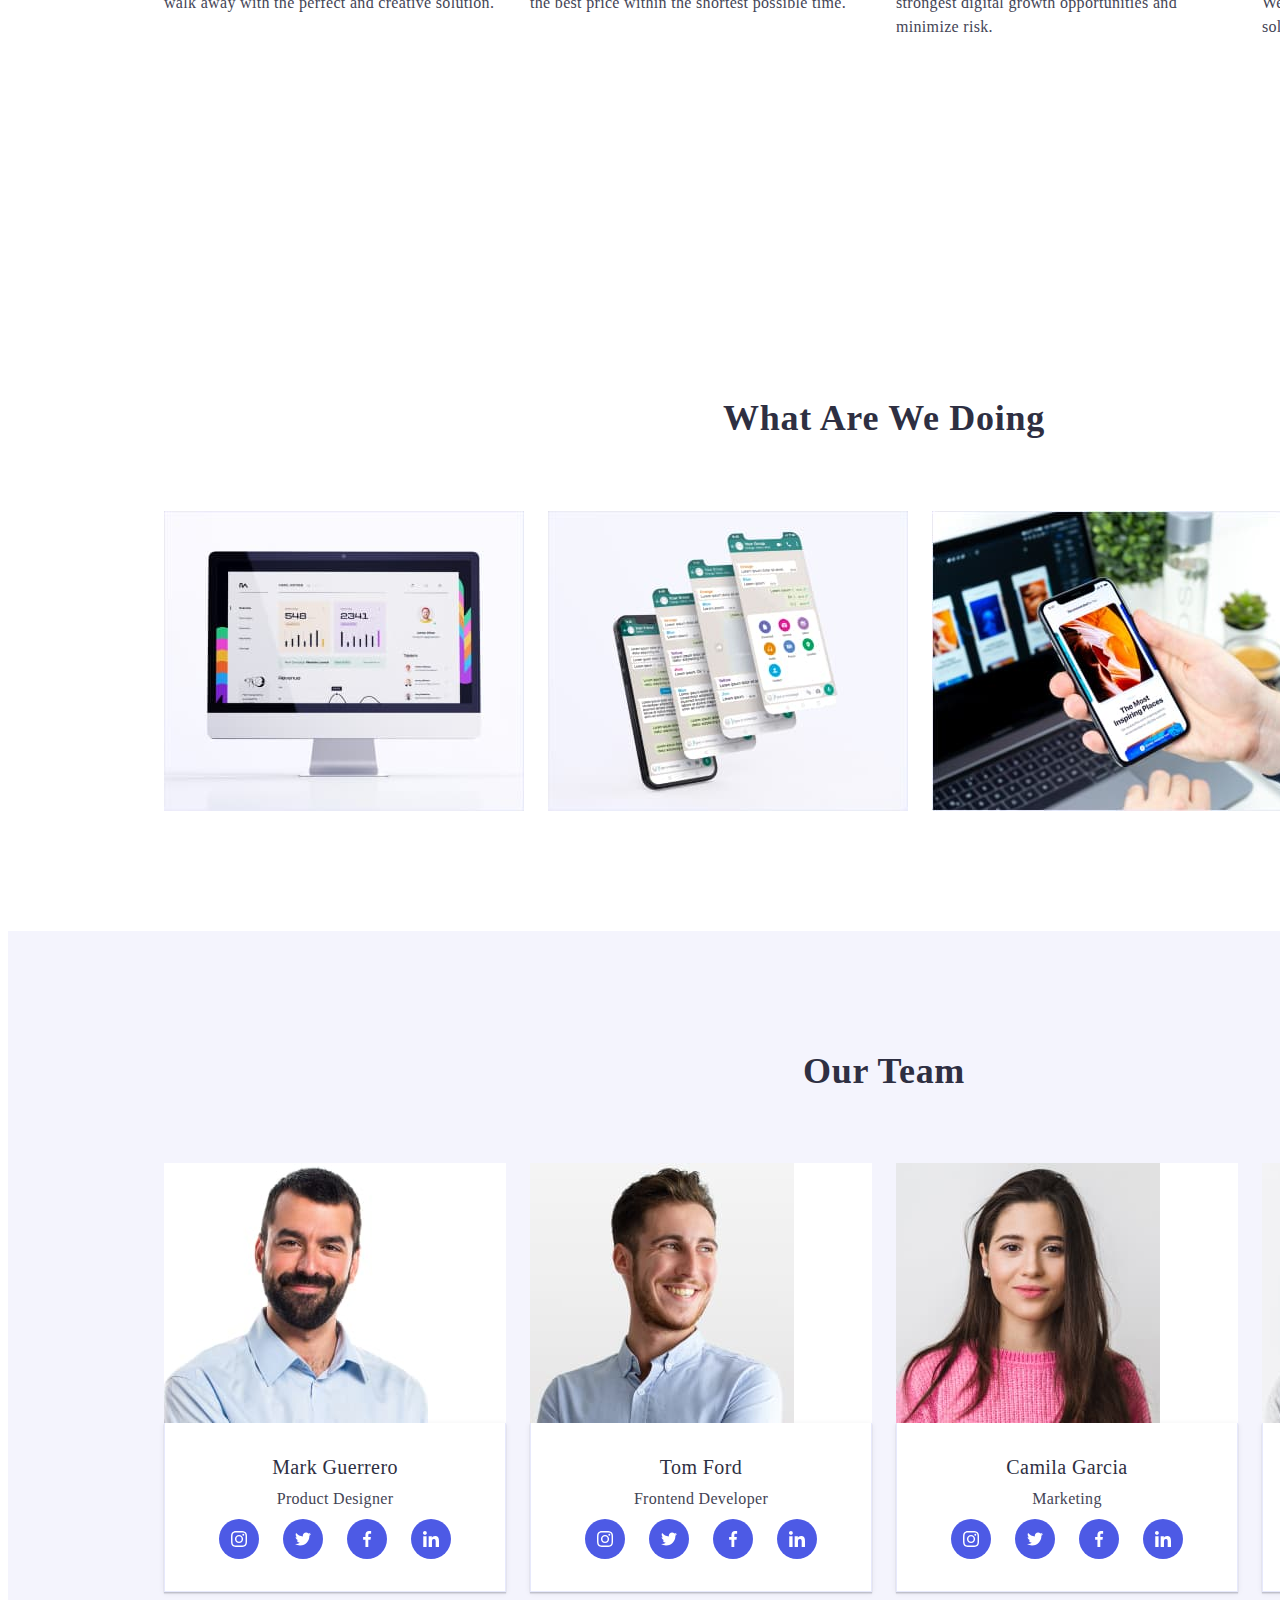
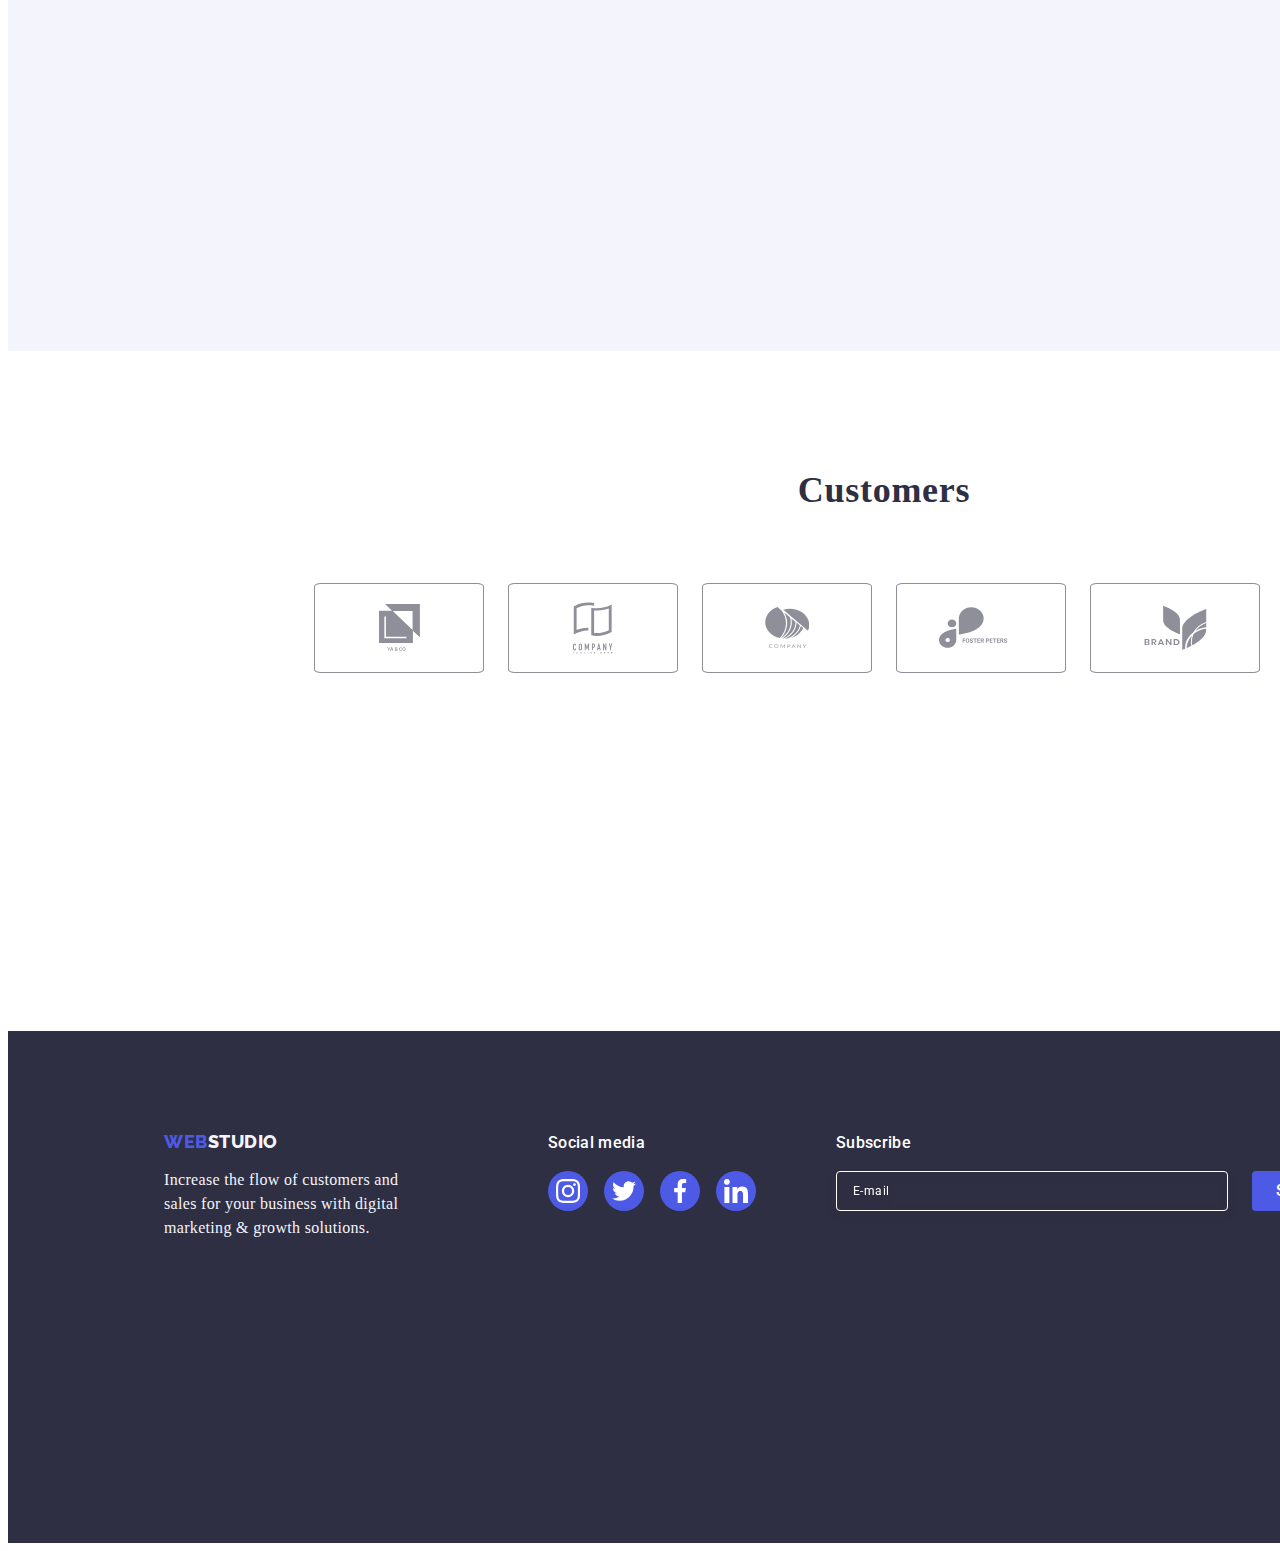
==== commit 9e18cca3: "hw-07_2" ====
--- a/index.html
+++ b/index.html
@@ -36,7 +36,7 @@
         </svg>
     </button>
         </div>
-        <div class="mobile-menu" data-menu>
+        <div class="mobile-menu" is-hsdden data-menu>
             <div class="mobile-menu-container">
             <button type="button" class="mobile-menu-close-button" data-menu-close>
                 <svg class="mobile-menu-close-button-icon" width="8" height="8">
@@ -78,13 +78,13 @@
         </div>
     </header>
     <main>
-        <!-- <section class="hero">
+        <section class="hero">
             <div class="container hero-container">
             <h1 class="hero-text">Effective Solutions for Your Business</h1>
             <button type="button" data-modal-open class="hero-button text-button">Order Service</button>
             </div>
-        </section> -->
-        <!-- <section class="about">
+        </section>
+        <section class="about">
             <div class="container about-container">
             <h2 class="about-advantage" hidden>our advantages</h2>
             <ul class="about-list list">
@@ -108,8 +108,8 @@
                     <h3 class="about-item">Technologies</h3><p class="about-item-text">Design practice focused on digital experiences. We bring forth a deep passion for problem-solving.</p></li>
             </ul>
             </div>
-        </section> -->
-        <!-- <section class="gallary">
+        </section>
+        <section class="gallary">
             <div class="container gallary-container">
             <h2 class="gallary-text">What are we doing</h2>
             <ul class="list photo-container">
@@ -118,8 +118,8 @@
                 <li class="photo"><img src="./images/img3.jpg" alt="phone in the hand" width="360"></li>
             </ul>
             </div>
-        </section> -->
-        <!-- <section class="team">
+        </section>
+        <section class="team">
             <div class="container team-container">
             <h2 class="team-text">Our Team</h2>
             <ul class="team-list list">
@@ -222,8 +222,8 @@
                 </li>
             </ul>
             </div>
-        </section> -->
-    <!-- <section class="customer">
+        </section>
+    <section class="customer">
         <div class="container customer-container">
             <h2 class="customer-text">Customers</h2>
             <div class="customer-list">
@@ -255,9 +255,9 @@
                 </ul>
             </div>
         </div>
-    </section> -->
+    </section>
     </main>
-    <!-- <footer class="footer">
+    <footer class="footer">
         <div class="container footer-container">
             <div class="logo-soc-list">
         <div class="footer-logo-blok">
@@ -298,8 +298,8 @@
         </form>
     </div>
         </div>
-    </footer> -->
-    <!-- <div class="backdrop" data-modal>
+    </footer>
+    <div class="backdrop" is-hidden data-modal>
     <div class="modal">
         <button type="button" data-modal-close class="modal-close-bnt"><svg class="modal-close-btn-icon" widht="8" height="8">
                 <use href="./images/icons.svg#icon-close-modal"></use>
@@ -347,7 +347,7 @@
             <button type="submit" class="button-form">Send</button>
     </form>
     </div> 
-</div> -->
+</div>
 <script src="./js/modal.js"></script>
 <script src="./js/mobile-menu.js"></script>
 </body>
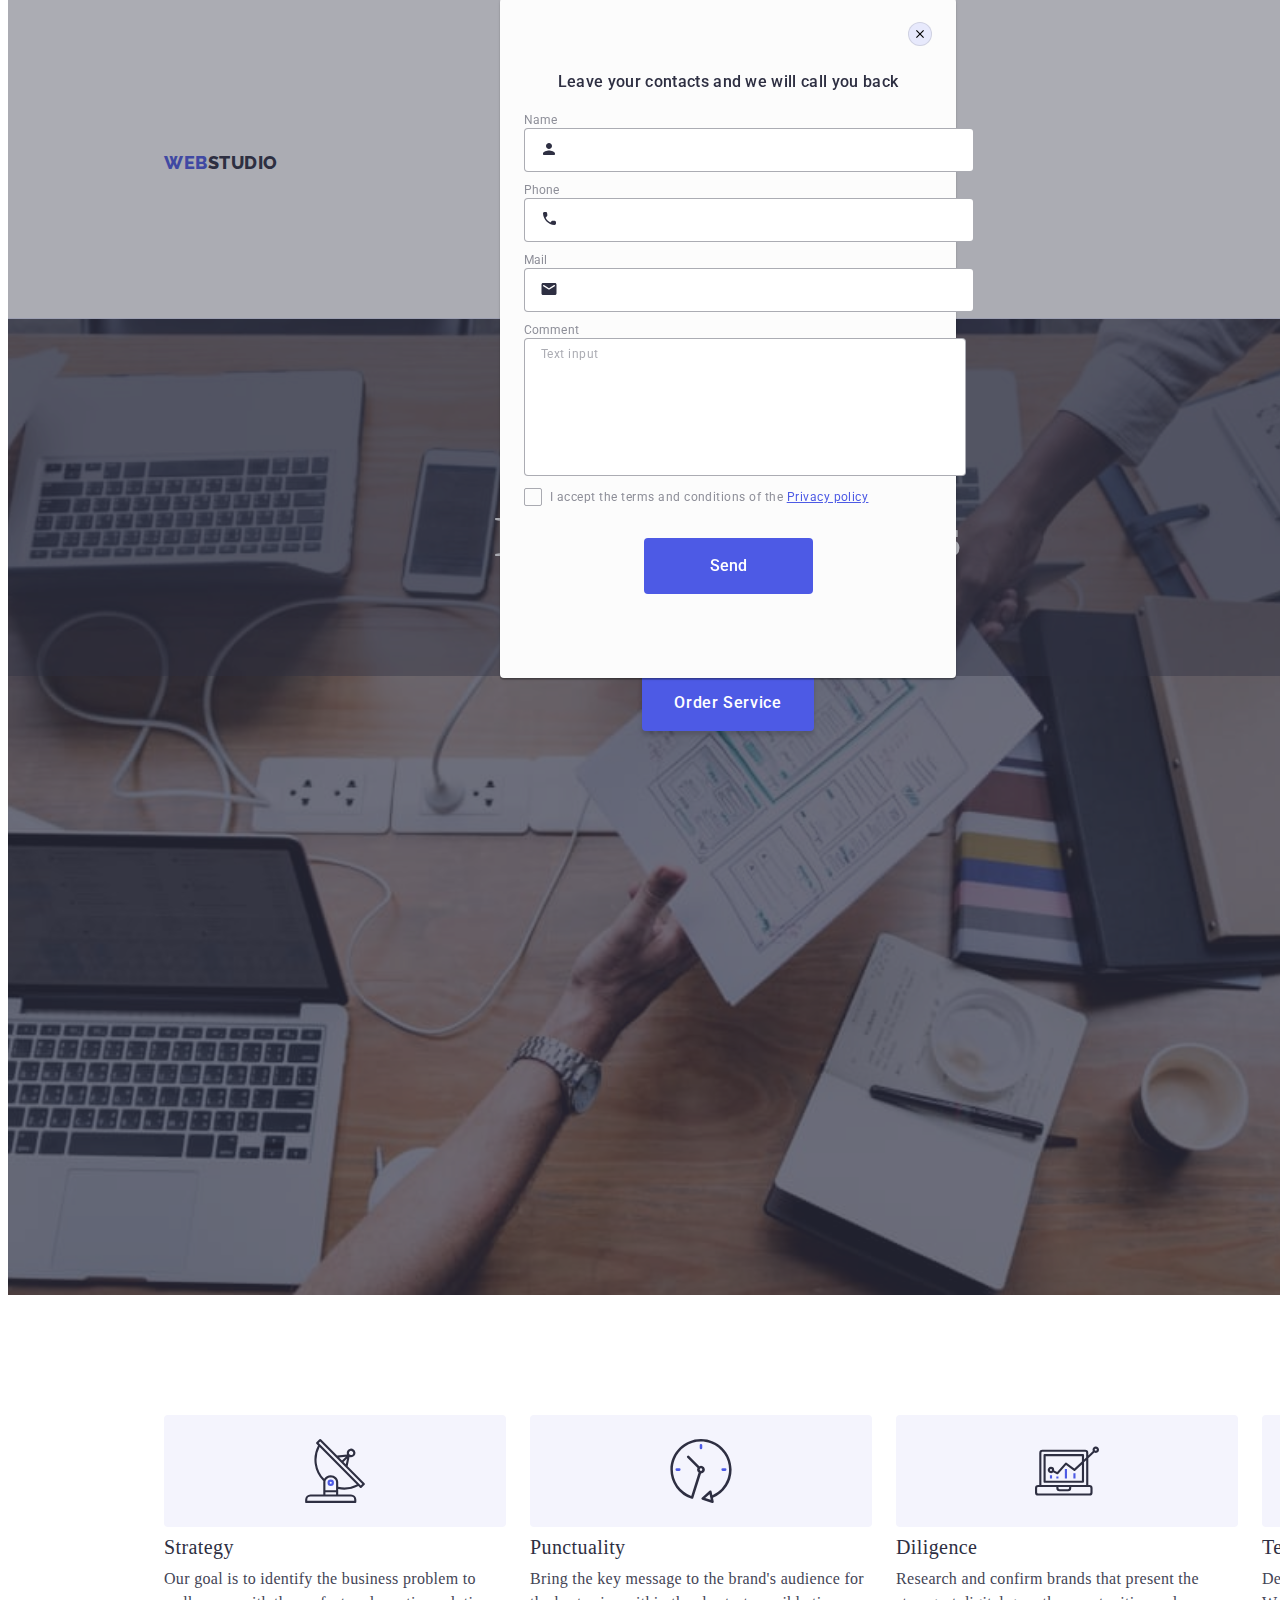
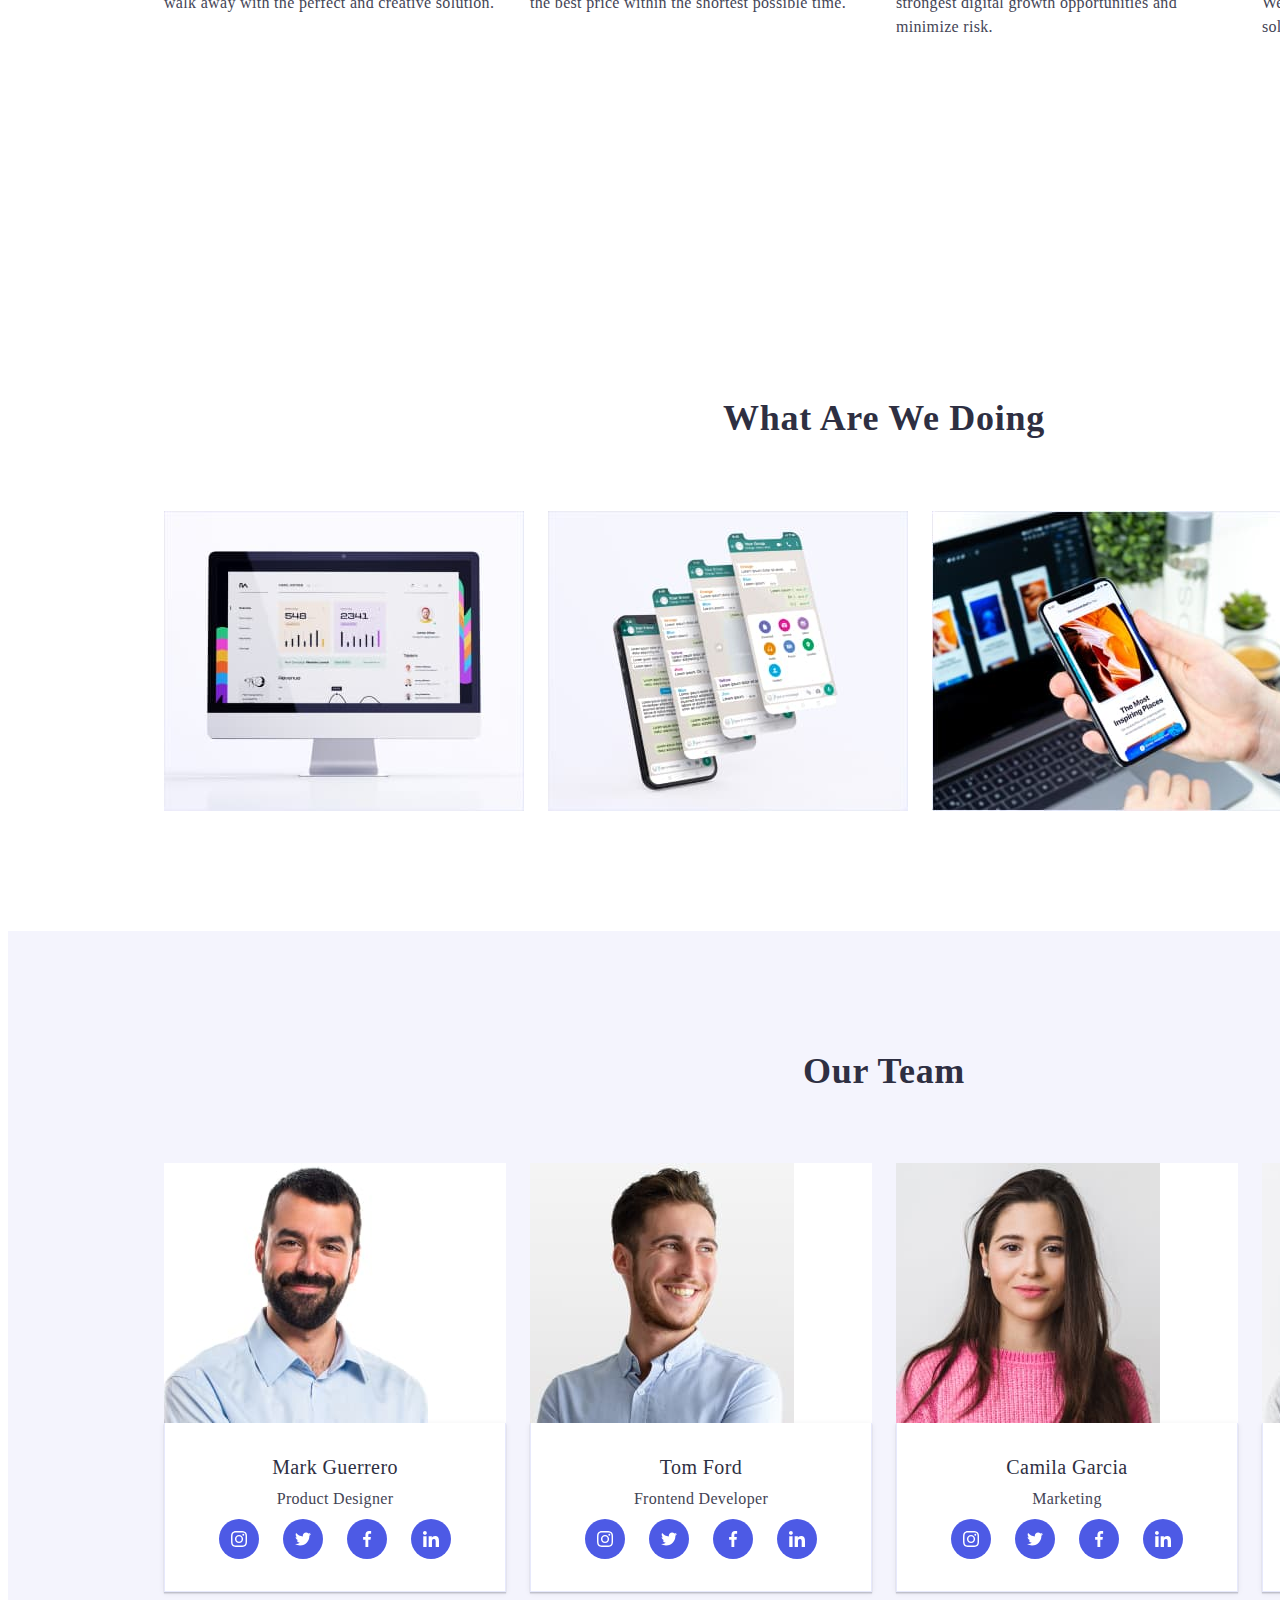
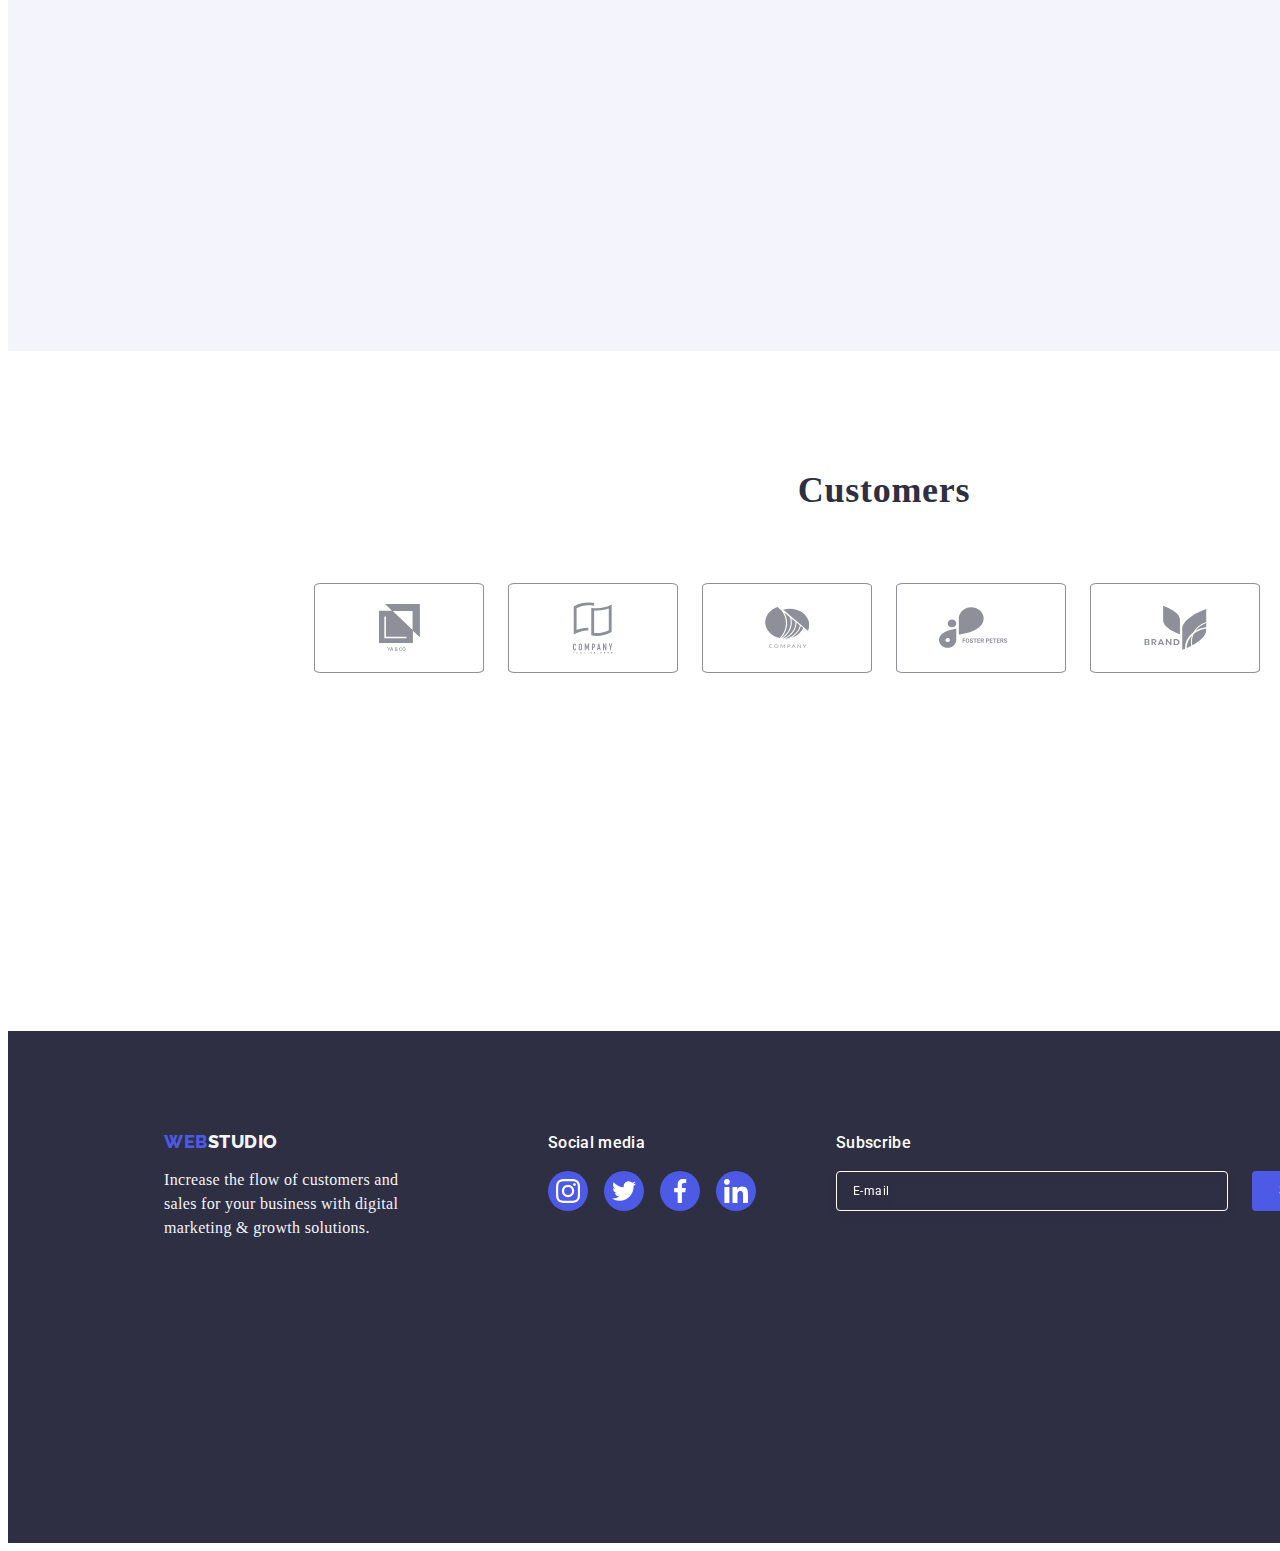
==== commit 14827390: "hw07_3" ====
--- a/index.html
+++ b/index.html
@@ -31,12 +31,12 @@
             </ul>
     </address>
     <button type="button" class="mobile-menu-open" data-menu-open>
-        <svg class="mobile-menu-open-icon" width="32" heigth="22">
+        <svg class="mobile-menu-open-icon" width="32" height="22">
             <use href="./images/icons.svg#icon-charm_menu-hamburger"></use>
         </svg>
     </button>
         </div>
-        <div class="mobile-menu" is-hsdden data-menu>
+        <div class="mobile-menu" is-hidden data-menu>
             <div class="mobile-menu-container">
             <button type="button" class="mobile-menu-close-button" data-menu-close>
                 <svg class="mobile-menu-close-button-icon" width="8" height="8">
@@ -291,7 +291,7 @@
         <p class="footer-text-input">Subscribe</p>
         <form class="footer-input-form">
             <input type="email" name="email" id="email" placeholder="E-mail" required class="footer-input">
-            <button type="submit" class="button-footer">Subscribe<svg class="footer-form-icon" widht="24" height="20">
+            <button type="submit" class="button-footer">Subscribe<svg class="footer-form-icon" width="24" height="20">
                 <use href="./images/icons.svg#icon-Frame-3"></use>
             </svg>
         </button>
@@ -301,7 +301,7 @@
     </footer>
     <div class="backdrop" is-hidden data-modal>
     <div class="modal">
-        <button type="button" data-modal-close class="modal-close-bnt"><svg class="modal-close-btn-icon" widht="8" height="8">
+        <button type="button" data-modal-close class="modal-close-bnt"><svg class="modal-close-btn-icon" width="8" height="8">
                 <use href="./images/icons.svg#icon-close-modal"></use>
             </svg>
         </button>
@@ -311,7 +311,7 @@
                 <span class="modal-form-input-desc">Name</span>
             <span class="input-icon">
                 <input type="text" name="name" id="user-name" class="modal-form-input">
-                <svg class="modal-form-icon icon-name" widht="18" height="18">
+                <svg class="modal-form-icon icon-name" width="18" height="18">
                 <use href="./images/icons.svg#icon-person-black-18dp-1"></use></svg>
                 </span>
             </label>
@@ -319,7 +319,7 @@
                 <span class="modal-form-input-desc">Phone</span>
             <span class="input-icon">
                 <input type="text" name="phone" id="user-phone" class="modal-form-input">
-                <svg class="modal-form-icon icon-phone" widht="18" height="24">
+                <svg class="modal-form-icon icon-phone" width="18" height="24">
                 <use href="./images/icons.svg#icon-phone-black"></use></svg>
             </span>
         </label>
@@ -327,7 +327,7 @@
                 <span class="modal-form-input-desc">Mail</span>
             <span class="input-icon">
                 <input type="text" name="mail" id="user-mail" class="modal-form-input">
-                <svg class="modal-form-icon icon-mail" widht="18" height="24">
+                <svg class="modal-form-icon icon-mail" width="18" height="24">
                 <use href="./images/icons.svg#icon-email-black"></use></svg>
                 </span>
         </label>
@@ -339,7 +339,7 @@
             <input type="checkbox" name="policy" id="policy" class="modal-form-chek visually-hidden"/>
             <label for="policy" class="modal-form-chek-desk">
                 <span>
-                <svg class="chek-icon" widht="10" height="8">
+                <svg class="chek-icon" width="10" height="8">
                     <use href="./images/icons.svg#icon-check"></use></svg>
                 </span> I accept the terms and conditions of the&nbsp;<a href="" class="policy-link">Privacy policy</a>
             </label>
--- a/css/mobile.css
+++ b/css/mobile.css
@@ -141,7 +141,7 @@
         visibility: visible;
         pointer-events: auto;}
 
-    .mobile-menu-container {position: relative;
+.mobile-menu-container {position: relative;
 width: 100%;}
 .mobile-menu-container {padding-left: 40px;
 padding-right: 35px;
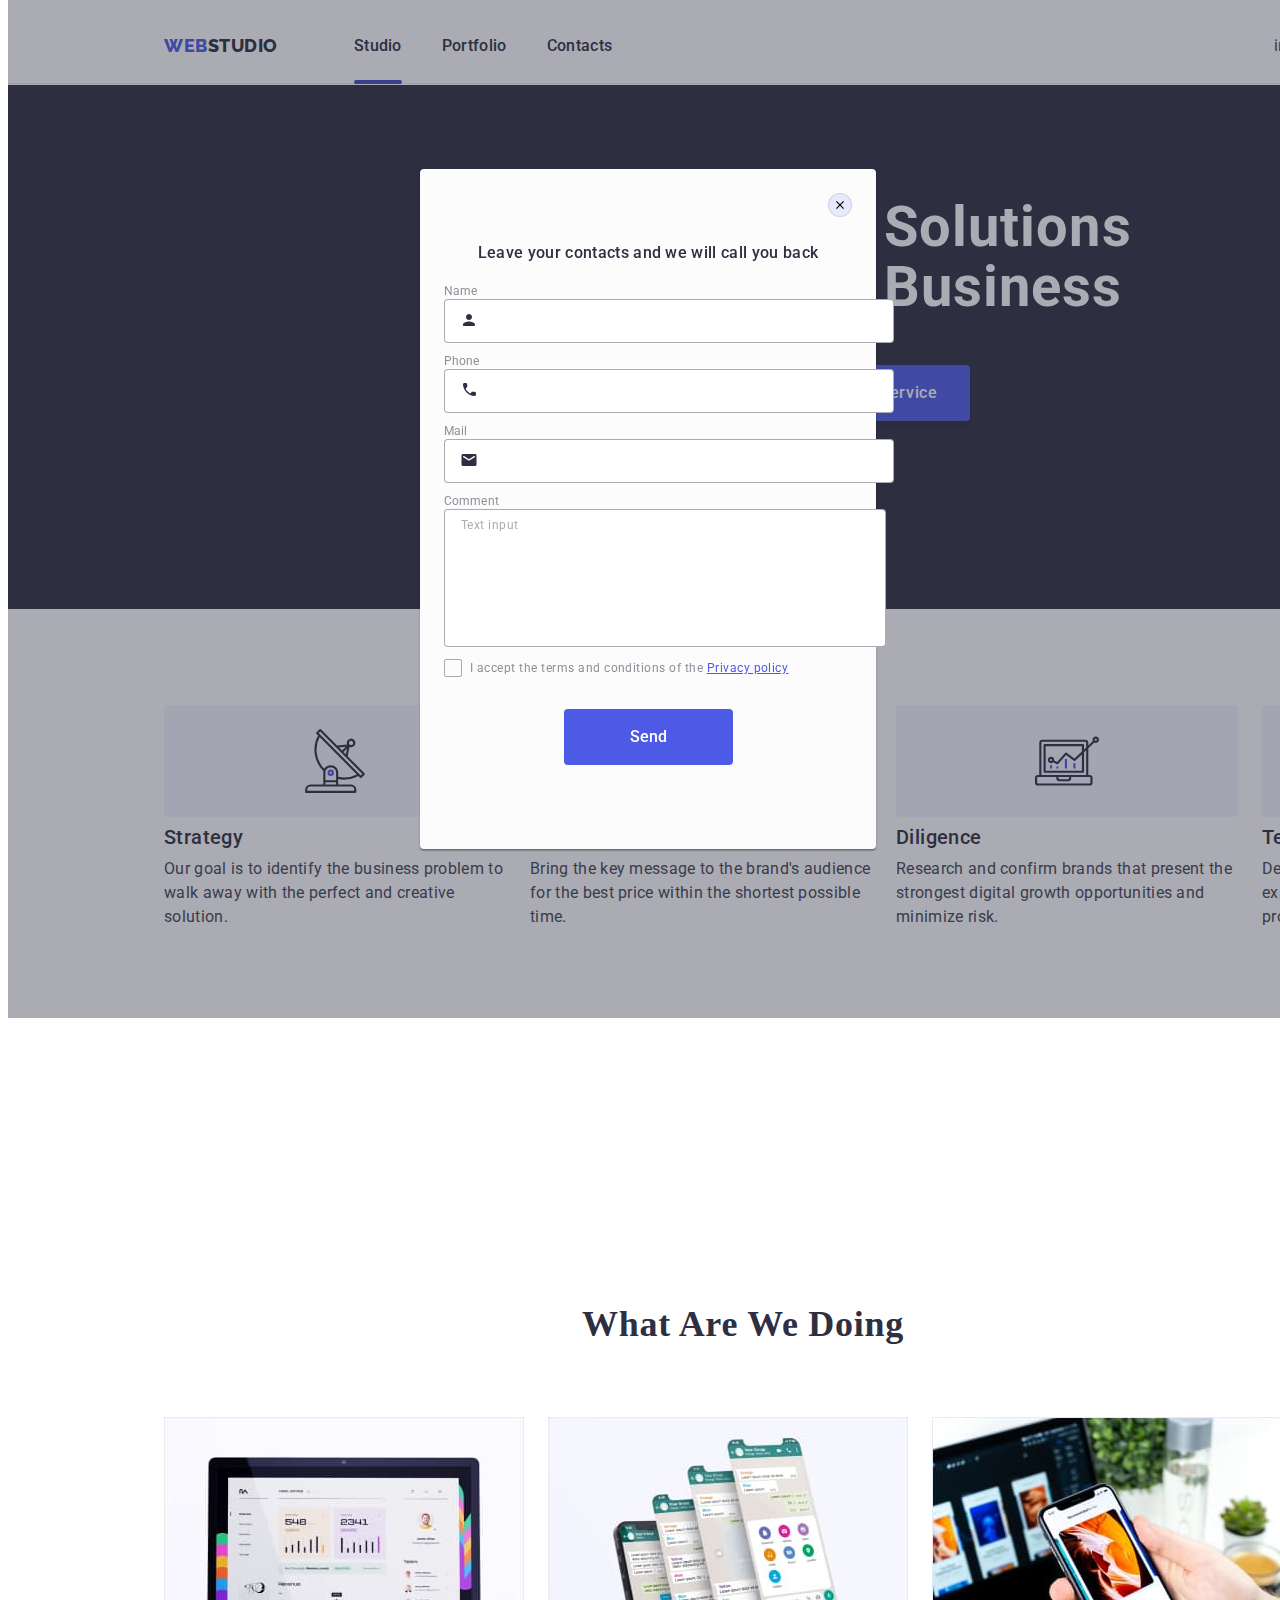
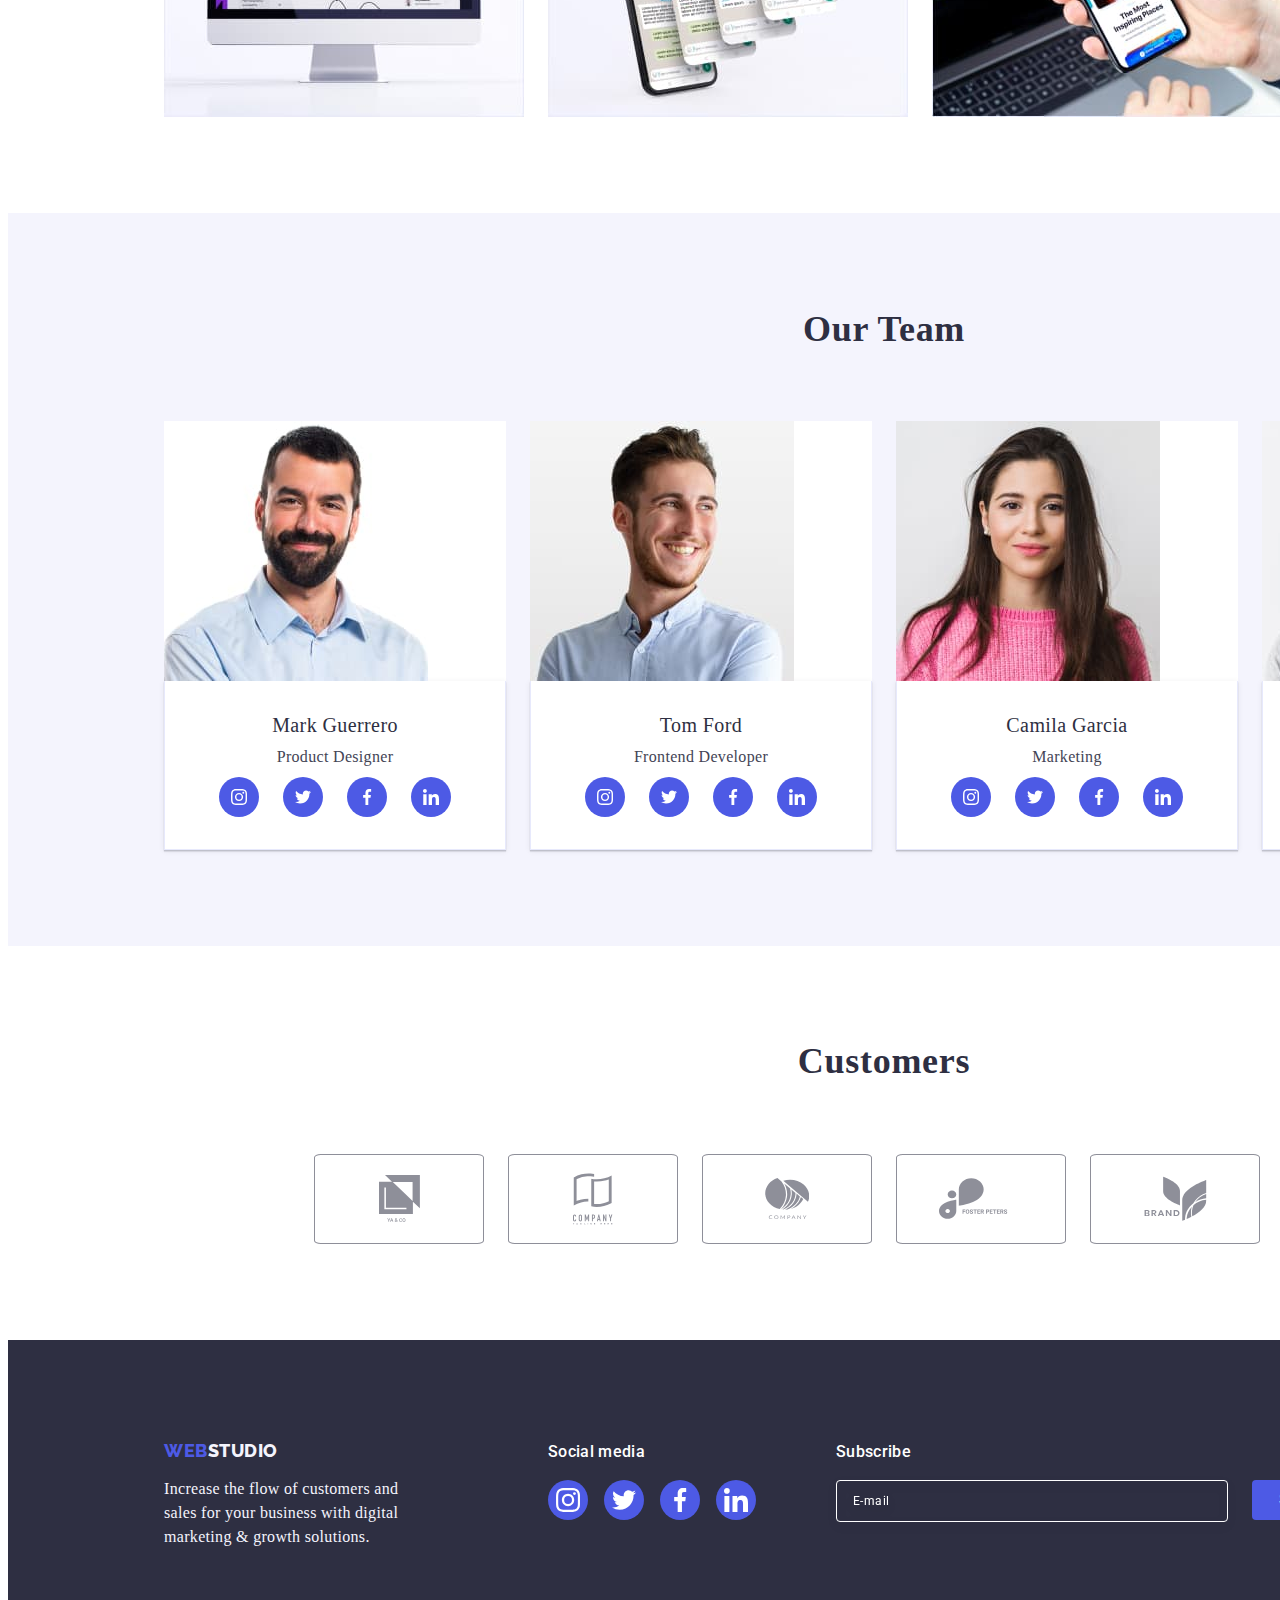
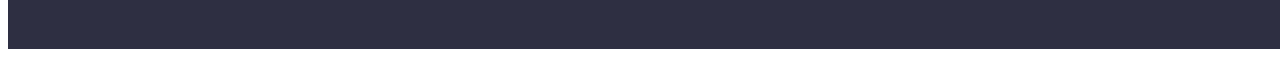
==== commit d4263a0b: "HW07_06" ====
--- a/index.html
+++ b/index.html
@@ -25,7 +25,7 @@
             </ul>
         </nav>
         <address class="adress adress-container">
-            <ul class="header-adress list header-container">
+            <ul class="header-adress list">
             <li><a href="mailto:info@devstudio.com" class="header-contact list link">info@devstudio.com</a></li>
             <li><a href="tel:+110001111111" class="header-contact list link">+11 (000) 111-11-11</a></li>
             </ul>
--- a/css/mobile.css
+++ b/css/mobile.css
@@ -25,22 +25,19 @@
 max-width: 100%;
 height: auto;}
 
-.container {width: 100%;
+.container {width: 428px;
 padding-top: 96px;
 padding-bottom: 96px;
 padding-left: 16px;
 padding-right: 16px;
 margin: 0;}
 /* ===================================HEADER================================ */
-.header-container {width: 100%;
-    height: 70px;
-    background: var(--color-light);
+.header-container {background: var(--color-light);
     border-bottom: 1px solid #E7E9FC;
-    padding-top: 24px;
-    padding-bottom: 24px;
-display: flex;
-align-items: center;
-justify-content: space-between;}
+    padding-top: 16px;
+    padding-bottom: 16px;
+    display: flex;
+    justify-content: space-between;}
 .mobile-menu-open {background-color: transparent; 
     border: none;
     padding: 0;
@@ -76,23 +73,14 @@
 
 /* .header-container {display: flex;} */
 
-.header-list {display: none;
-    gap: 40px;}
-
-/* .adress {font-style: normal;} */
-
-/* .header-list {gap: 40px;} */
-
-.header-adress {display: none;
-    gap: 40px;} 
-
+.header-list {display: none;}
+.header-adress {display: none;} 
 .header-link {font-weight: 500;
     font-size: 16px;
     line-height: 1.5;
     letter-spacing: 0.02em;
     color: var(--brand-color);
     transition: color 250ms, cubic-bezier(0.4, 0, 0.2, 1);}
-
 /* .current {position: relative;} */
 
 /* .current::after {content: '';
@@ -239,38 +227,29 @@
     margin-bottom: 72px;
     padding: 0;} */
 /* ===============================ABOUT=============================== */
-.about-container {width: 100%;
-height: 828px;}
+.about-container {width: 428px;}
 .icon-top {display: none;}
 .about-list {width: 100%;
     display: flex;
     flex-wrap: wrap;
     gap: 72px;}
 .about-list-item:nth-child(4) {margin-bottom: 0;}
-.about-item {
+.about-item {font-family: Roboto;
     font-weight: 700;
     font-size: 36px;
     line-height: 1.2;
     letter-spacing: 0.02em;
     color: var(--brand-color);
     margin-bottom: 8px;}
-.about-item-text {font-weight: 500;
+.about-item-text {font-family: Roboto;
+    font-weight: 500;
     font-size: 16px;
     line-height: 1.5;
     letter-spacing: 0.02em;
     color: var(--color-text);}
-.icon-top {display: none;
-    display: flex;
-    justify-content: center;
-    align-items: center;
-    background-color: var(--color-logo2);
-    border-radius: 4px;
-    height: 112px;
-    margin-bottom: 8px;}
+.icon-top {display: none;}
     /* ========================TEAM======================================= */
-.team-container {width: 100%;
-        height: 2232px;
-        padding-left: 32px;
+.team-container {padding-left: 32px;
         padding-right: 32px;
         background-color: var(--color-logo2);}
 .team-text {font-weight: 700;
@@ -322,7 +301,6 @@
 .team-soc-link:focus {background-color: var(--color-hoover);}
 
 /* ============================CUSTOMER================================ */
-.customer-container {width: 100%; height: 712px;}
 .customer-text {font-weight: 700;
     font-size: 36px;
     line-height: 1.11;
@@ -358,8 +336,6 @@
 /* ==========================Footer============================= */
 .footer-container {
     background: var(--brand-color);
-    width: 100%;
-    height: 664px;
     display: flex;
     flex-wrap: wrap;
     gap: 72px;}
@@ -446,11 +422,15 @@
     width: 24px;
     height: 24px;}
 
-.footer-input-form {width: 100%;}
 .container-footer-input {width: 100%;
     display: flex;
     flex-wrap: wrap;
-    gap: 16px;}
+    gap: 16px;
+    justify-content: center;}
+.footer-input-form {width: 100%;
+display: flex;
+flex-wrap: wrap;
+justify-content: center;}
 .footer-input {
     width: 100%;
     border: 1px solid var(--color-light);
@@ -522,32 +502,28 @@
 
 /* ======================HERO========================== */
 .hero-container {
-    width: 100%;
-    height: 432px;
-    margin: 0 auto;
     padding-top: 112px;
     padding-bottom: 112px;
-    padding-left: 0px;
-    padding-right: 0px;
     background: var(--brand-color);
-    background-image: url(../images/dark-bg.png), url(../images/people-office-1.jpg);
+    /* background-image: url(../images/dark-bg.png), url(../images/people-office-1.jpg);
     background-repeat: no-repeat;
     background-position: center;
-    background-size: cover;}
-
+    background-size: cover;} */
+}
 .hero-text {text-align: center;
     letter-spacing: 0.02em;
     color: var(--color-light);
     margin: 0 auto;
+    font-family: Roboto;
     font-weight: 700;
     font-size: 36px;
     line-height: 40px;
     text-align: center;
     letter-spacing: 0.02em;
     text-transform: capitalize;
-    margin-bottom: 72px;
-    padding-left: 54px;
-    padding-right: 54px;}
+    padding-left: 38px;
+    padding-right: 38px;
+    margin-bottom: 72px;}
 
 .hero-button {font-family: "Roboto", sans-serif}
 
--- a/css/media.css
+++ b/css/media.css
@@ -12,14 +12,14 @@
 .gallary-container {display: none;}}
 
 @media screen and (min-width: 768px) {
-.mobile-menu {display: none;}
-}
+.mobile-menu {display: none;}}
 
 @media screen and (min-width: 428px) {
 .gallary-container {display: none;}
-.team-container {width: 100%;
+.team-container {width: 428px;
         padding-left: 82px;
         padding-right: 82px;}
+.about-item {text-align: center;}
 /* ============================================== */
 .customer-item:nth-child(5) {margin-bottom: 0;}
 .customer-item:nth-child(6) {margin-bottom: 0;}
@@ -30,33 +30,76 @@
 
 
 @media screen and (min-width: 768px) {
-
-.hero-container {width: 100%;
-        height: 436px;
-        padding-left: 136px;
-        padding-right: 136px;}
-.hero-text {font-size: 56px;
+.container {width: 768px;}
+
+.header-list {display: flex;
+        gap: 40px;
+        font-family: 'Roboto';
+        font-weight: 500;
+        font-size: 16px;
+        line-height: 24px;}
+.header-adress {display: flex;
+        flex-direction: column;
+        gap: 12px;
+        font-family: 'Roboto';
+        font-weight: 400;
+        font-size: 12px;
+        line-height: 14px;}
+.header-navigation {display: flex;}
+.header-logo-studio {margin-right: 120px;}
+
+.header-container {width: 768px;
+        display: flex;
+justify-content: space-between;
+align-items: center;}
+.current {position: relative;}
+.current::after {content: '';
+        position: absolute;
+        left: 0;
+        top: 44px;
+        width: 100%;
+        height: 4px;
+        border-radius: 2px;
+        background-color: var(--color-hoover);}
+.header-contact {color: var(--color-text);
+        transition: color 250ms, cubic-bezier(0.4, 0, 0.2, 1);}
+.header-contact:hover {color: var(--color-hoover)}
+.header-link:hover {color: var(--color-hoover);}
+.header-contact:focus {color: var(--color-hoover)}
+.header-link:focus {color: var(--color-hoover);}
+.header::after {content: '';
+        display: block;
+        width: 1440px;
+        height: 1px;
+        color: #E7E9FC;}
+.mobile-menu-open {display: none;}
+
+
+.hero-container {width: 768px;}
+.hero-text {width: 496px;
+        font-size: 56px;
         line-height: 60px;
         margin-bottom: 32px;
         padding-left: 0px;
         padding-right: 0px;}
-    .about-container {width: 100%; height: 504px;}
+    .about-container {width: 768px; height: 504px;}
     .icon-top {display: none;}
     .about-list {width: 100%; gap: 24px;}
+    .about-item {text-align: left;}
     .about-list-item {width: calc((100% - 24px) / 2); margin-bottom: 48px;}
     .about-list-item:nth-child(3) {margin-bottom: 0;}
     .about-list-item:nth-child(4) {margin-bottom: 0;}
     /* =========================================== */
     .gallary-container {display: none;}
     /* =================================================== */
-    .team-container {height: 1224px;
+    .team-container {width: 768px;
         padding-left: 108px;
         padding-right: 108px;}
     .team-list {width: 100%; gap: 24px;}
     .team-item {width: calc((100% - 24px) / 2);
         margin-bottom: 40px;}
 /* ================================================ */
-.customer-container {width: 100%; height: 552px;
+.customer-container {width: 768px;
 padding-left: 108px;
 padding-right: 108px;}
 .customers-list-link {gap: 24px;}
@@ -66,7 +109,7 @@
 .customer-item:nth-child(5) {margin-bottom: 0;}
 .customer-item:nth-child(6) {margin-bottom: 0;}
 /* ================================================== */
-.footer-container {width: 100%; height: 456px;
+.footer-container {width: 768px;
         padding-left: 108px;
         padding-right: 108px;}
 .logo-soc-list {width: 100%;
@@ -76,8 +119,10 @@
 .footer-soc-text {text-align: left;}
 .footer-logo {justify-content: left;}
 .footer-soc-text {text-align: start;}
+.container-footer-input {justify-content: left;}
 .footer-input-form {display: flex;
-gap: 24px;}
+gap: 24px;
+justify-content: left;}
 .footer-input {width: calc((100% - 24px) / 2);}
 /* ============================================= */
 .backdrop {width: 768px; height: 1018px;}
@@ -88,21 +133,56 @@
 
 
 @media screen and (min-width: 1158px) {
-.container {width: 1440px; 
-    padding-top: 120px;
-    padding-bottom: 120px;
-    padding-left: 156px;
-    padding-right: 156px;}
-.hero-container {height: 600px;
-padding-top: 188px;
-padding-bottom: 188px;
-padding-left: 0;
-padding-right: 0;}
+.container {width: 1440px;
+padding-left: 156px;
+padding-right: 156px;}
+.header-container {padding-top: 25.5px;
+        padding-bottom: 25.5px;}
+.header-list {display: flex;
+        gap: 40px;
+        font-family: 'Roboto';
+        font-weight: 500;
+        font-size: 16px;
+        line-height: 24px;
+        margin-right: 332px;}
+.header-adress {display: flex;
+        flex-direction: row;
+        flex-wrap: nowrap;
+        gap: 40px;
+        font-family: 'Roboto';
+        font-weight: 400;
+        font-size: 16px;
+        line-height: 24px;}
+.header-logo-studio {margin-right: 76px;}
+.header-container {display: flex;
+        justify-content: space-between;
+        align-items: center;}
+ .current {position: relative;}
+ .current::after {content: '';
+    position: absolute;
+    left: 0;
+    top: 44px;
+    width: 100%;
+    height: 4px;
+    border-radius: 2px;
+    background-color: var(--color-hoover);}
+.header-contact {color: var(--color-text);
+        transition: color 250ms, cubic-bezier(0.4, 0, 0.2, 1);}
+.header-contact:hover {color: var(--color-hoover)}
+.header-link:hover {color: var(--color-hoover);}
+.header-contact:focus {color: var(--color-hoover)}
+.header-link:focus {color: var(--color-hoover);}
+.header::after {content: '';
+    display: block;
+    width: 1440px;
+    height: 1px;
+    color: #E7E9FC;}
+.mobile-menu-open {display: none;}
+.hero-container {padding-bottom: 188px;}
 .hero-text {width: 496px;
         margin-bottom: 48px;
         font-size: 56px;
         line-height: 60px;}
-.about-container {width: 1440px; height: 464px;}
 .about-list {width: 100%;
         flex-wrap: nowrap;
         gap: 24px;}
@@ -122,31 +202,27 @@
 .gallary-container {display: flex;
         flex-wrap: wrap;
         gap: 72px;
-        width: 1440px;
         padding-top: 0px;}
 .photo-container {display: flex;
         gap: 24px;}
-.gallary-text {width: 100%;
+.gallary-text {width: 1158px;
         font-size: 36px;
         line-height: 1.11;
         text-align: center;
         letter-spacing: 0.02em;
         text-transform: capitalize;
-        color: var(--brand-color);
-        padding: 0;}
+        color: var(--brand-color);}
 /* ==================================================== */
-.team-container {width: 1440px; height: 780px;}
-.team-list {width: 100%;
-        flex-wrap: nowrap;}
+.team-container {}
+.team-list {flex-wrap: nowrap;}
 .team-item {width: calc((100% - 72px) / 4);
         margin-bottom: 0;}
 /* ================================================= */
-.customer-container {width: 1440px; height: 440px;}
 .customers-list-link {flex-wrap: nowrap; gap: 24px;}
 .customer-item {margin-bottom: 0px;}
 .customer-link {width: 168px; height: 88px;}
 /* =================================================== */
-.footer-container {width: 1440px; height: 312px;
+.footer-container {
         padding-top: 100px;
         padding-bottom: 100px;
         flex-wrap: nowrap; 
@@ -162,7 +238,7 @@
 .footer-input {margin-bottom: 0px;
 margin-top: 0px;
 max-width: 453px;}
-.backdrop {width: 1440px; height: 676px;}
+.backdrop {width: 100%;}
 .modal {width: 408px; min-height: 584px;
         padding-right: 24px;
         padding-left: 24px;}}
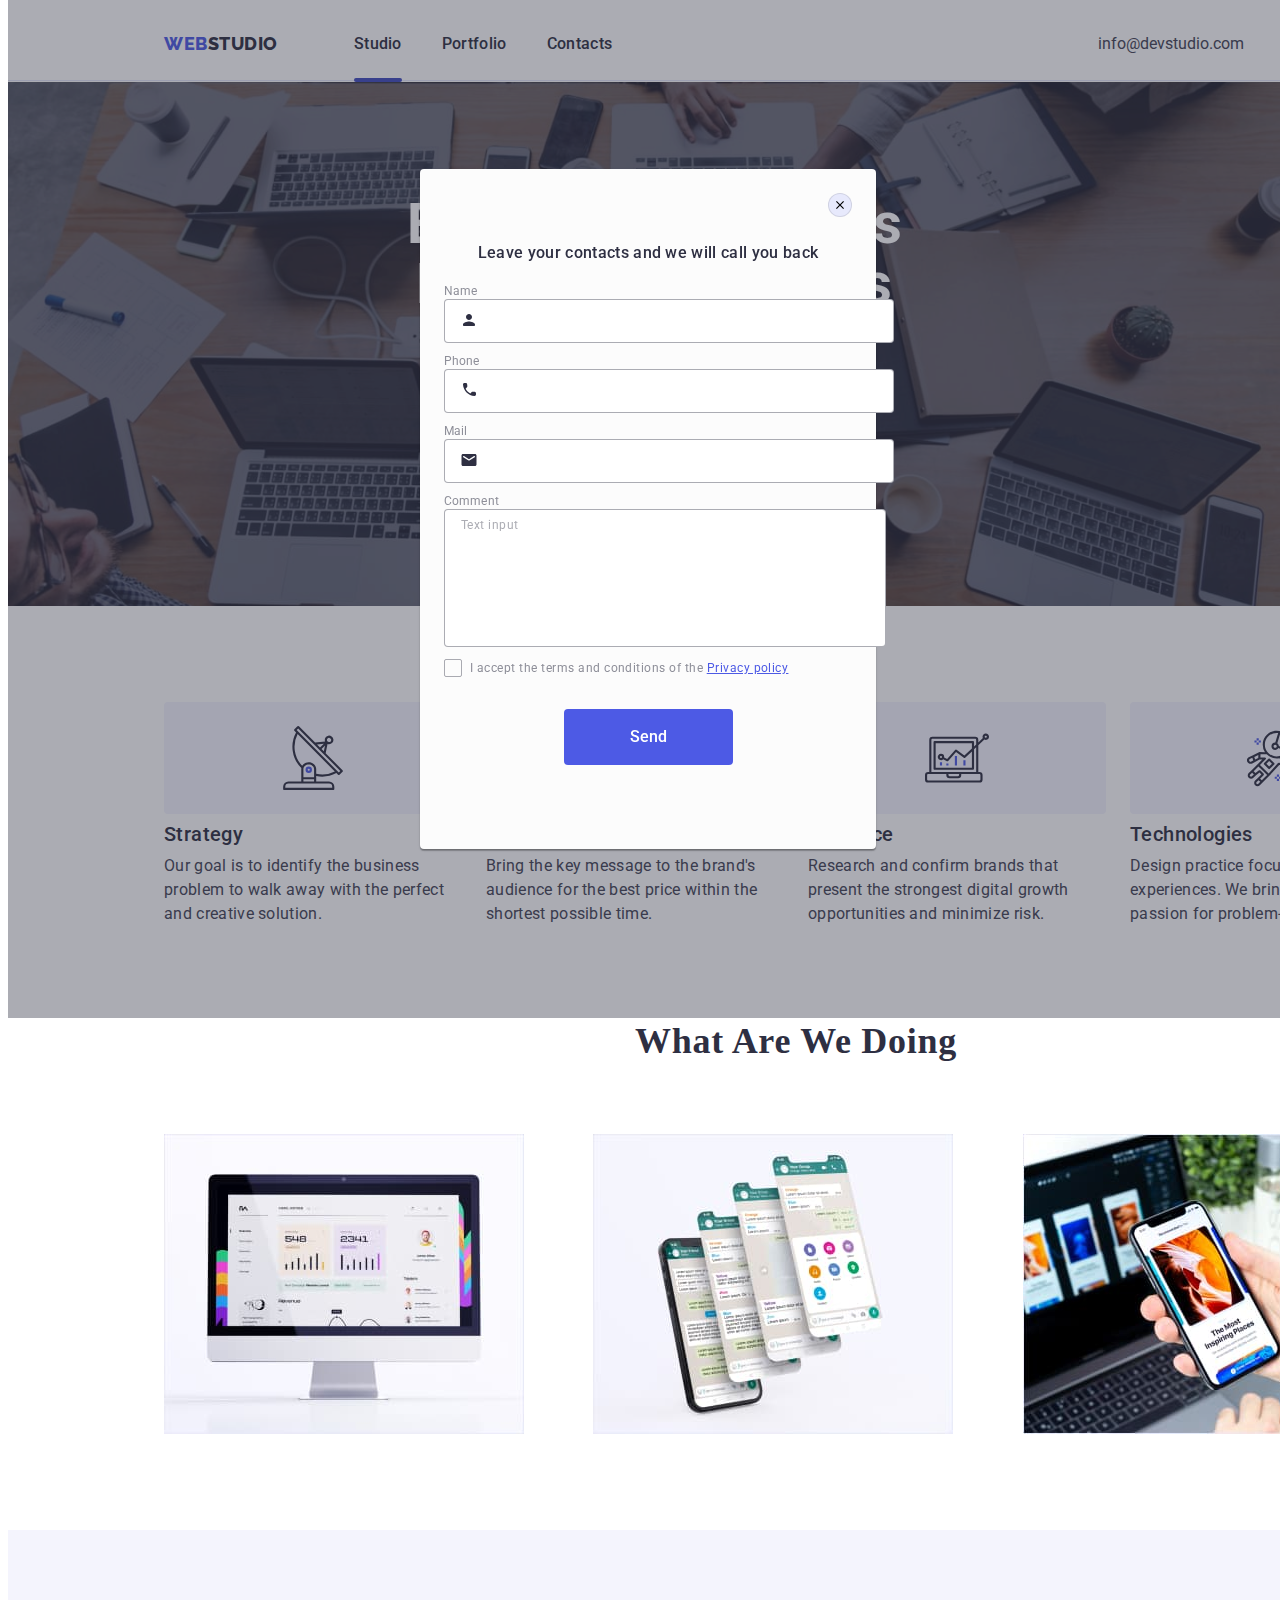
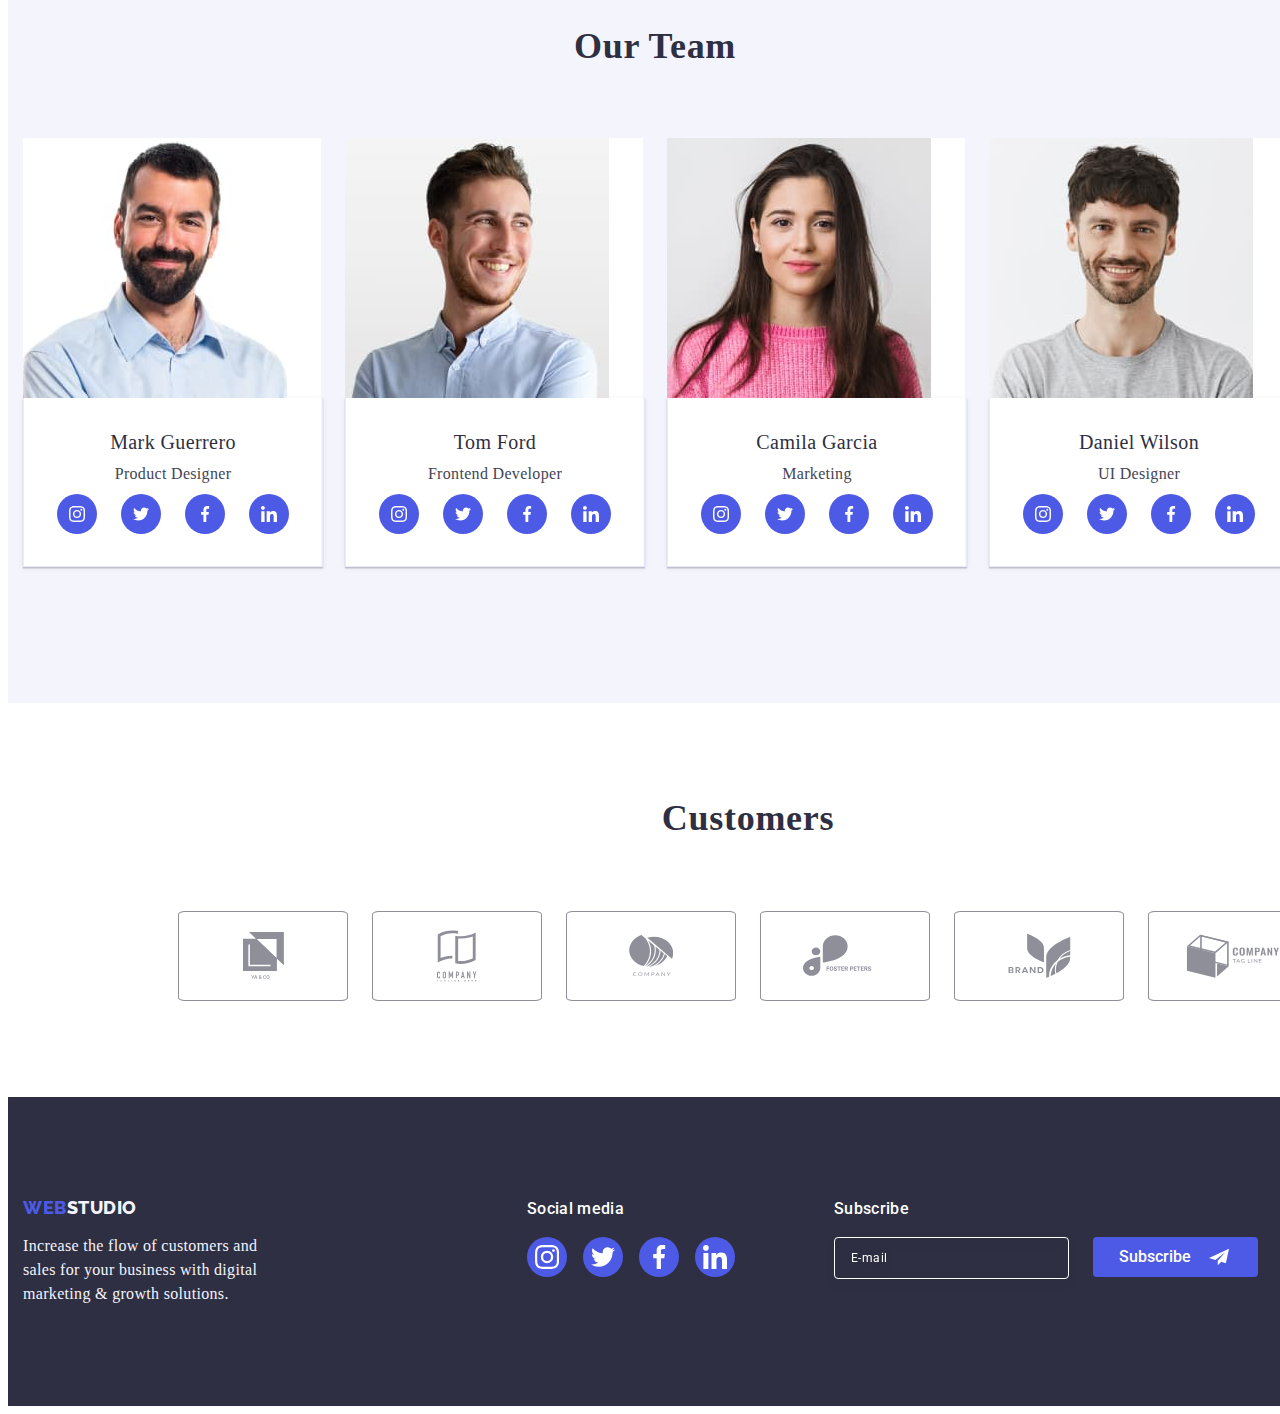
==== commit 397da7aa: "hw07-09" ====
--- a/index.html
+++ b/index.html
@@ -123,7 +123,7 @@
             <div class="container team-container">
             <h2 class="team-text">Our Team</h2>
             <ul class="team-list list">
-                <li class="team-item"><img src="./images/mark.jpg" alt="photo Mark Guerrero" width="264">
+                <li class="team-item"><img class="team-photo" src="./images/mark.jpg" alt="photo Mark Guerrero" width="264">
                     <div class="team-list-item">
                         <h3 class="name">Mark Guerrero</h3>
                         <p class="item-text">Product Designer</p>
@@ -147,7 +147,7 @@
                         </ul>
                     </div>
                 </li>
-                <li class="team-item"><img src="./images/tom.jpg" alt="photo Tom Ford" width="264">
+                <li class="team-item"><img  class="team-photo" src="./images/tom.jpg" alt="photo Tom Ford" width="264">
                     <div class="team-list-item">
                         <h3 class="name">Tom Ford</h3>
                         <p class="item-text">Frontend Developer</p>
@@ -172,7 +172,7 @@
                     </div>
                 </li>
                 <li class="team-item">
-                    <img src="./images/camila.jpg" alt="photo Camila Garcia" width="264">
+                    <img class="team-photo" src="./images/camila.jpg" alt="photo Camila Garcia" width="264">
                     <div class="team-list-item">
                         <h3 class="name">Camila Garcia</h3>
                         <p class="item-text">Marketing</p>
@@ -196,7 +196,7 @@
                         </ul>
                     </div>
                 </li>
-                <li class="team-item"><img src="./images/daniel.jpg" alt="photo Daniel Wilson" width="264">
+                <li class="team-item"><img class="team-photo" src="./images/daniel.jpg" alt="photo Daniel Wilson" width="264">
                     <div class="team-list-item">
                         <h3 class="name">Daniel Wilson</h3>
                         <p class="item-text">UI Designer</p>
--- a/css/mobile.css
+++ b/css/mobile.css
@@ -25,19 +25,22 @@
 max-width: 100%;
 height: auto;}
 
-.container {width: 428px;
+.container {max-width: 428px;
 padding-top: 96px;
 padding-bottom: 96px;
-padding-left: 16px;
-padding-right: 16px;
-margin: 0;}
+padding-left: 15px;
+padding-right: 15px;
+margin-left: auto;
+margin-right: auto;}
 /* ===================================HEADER================================ */
-.header-container {background: var(--color-light);
+.header-container {width: 100%;
+    background: var(--color-light);
     border-bottom: 1px solid #E7E9FC;
     padding-top: 16px;
     padding-bottom: 16px;
     display: flex;
-    justify-content: space-between;}
+    justify-content: space-between;
+align-items: center;}
 .mobile-menu-open {background-color: transparent; 
     border: none;
     padding: 0;
@@ -227,7 +230,7 @@
     margin-bottom: 72px;
     padding: 0;} */
 /* ===============================ABOUT=============================== */
-.about-container {width: 428px;}
+.about-container {width: 100%;}
 .icon-top {display: none;}
 .about-list {width: 100%;
     display: flex;
@@ -249,9 +252,8 @@
     color: var(--color-text);}
 .icon-top {display: none;}
     /* ========================TEAM======================================= */
-.team-container {padding-left: 32px;
-        padding-right: 32px;
-        background-color: var(--color-logo2);}
+.team-container {width: 100%;
+    background-color: var(--color-logo2);}
 .team-text {font-weight: 700;
     font-size: 36px;
     line-height: 40px;
@@ -262,9 +264,9 @@
     margin-bottom: 72px;}
 .team-list {display: flex;
     flex-wrap: wrap;
-    gap: 72px;}
-.team-item {width: 100%;
-    background-color: var(--color-light);}
+    gap: 72px;
+justify-content: center;}
+.team-item {background-color: var(--color-light);}
 .team-list-item {padding-top: 32px;
     border: 1px solid #E7E9FC;
     border-top: none;
@@ -334,7 +336,7 @@
 .customer-link:focus {border-color: var(--color-hoover);}
 
 /* ==========================Footer============================= */
-.footer-container {
+.footer-container {width: 100%;
     background: var(--brand-color);
     display: flex;
     flex-wrap: wrap;
@@ -501,15 +503,14 @@
     box-shadow: 0px 4px 4px rgba(0, 0, 0, 0.15);}
 
 /* ======================HERO========================== */
-.hero-container {
+.hero-container {width: 100%;
     padding-top: 112px;
     padding-bottom: 112px;
     background: var(--brand-color);
-    /* background-image: url(../images/dark-bg.png), url(../images/people-office-1.jpg);
+    background-image: url(../images/dark-bg.png), url(../images/people-office-1.jpg);
     background-repeat: no-repeat;
     background-position: center;
-    background-size: cover;} */
-}
+    background-size: cover;}
 .hero-text {text-align: center;
     letter-spacing: 0.02em;
     color: var(--color-light);
@@ -559,14 +560,13 @@
 .backdrop {
     position: fixed;
     top: 0;
-    width: 428px;
-    height: 796px;
+    width: 100%;
     background-color: rgba(46, 47, 66, 0.4);
     transition: opacity 1000ms linear, visibility 1000ms linear;
 }
 
 .modal {
-    width: 392px;
+    width: 100%;
     min-height: 584px;
     padding-top: 72px;
     padding-right: 16px;
@@ -624,7 +624,7 @@
     pointer-events: none;
 }
 
-.backdrop.is-hidden .modal {
+.backdrop.is-hidden .modal {width: 100%;
     transform: translate(-50%, -50%) rotate(-90deg) scaleY(0)
 }
 
--- a/css/media.css
+++ b/css/media.css
@@ -1,10 +1,4 @@
 @media screen and (min-width: 320px) and (max-width: 427px) {
-.backdrop {width: 100%;
-        height: 100%;}
-
-.modal {width: 90%;
-        min-height: 95%;
-max-height: 524px;}
 .header-list-mobile-menu {margin-bottom: 200px;}
 .header-contact-menu-tel {font-size: 24px;}
 }
@@ -15,10 +9,9 @@
 .mobile-menu {display: none;}}
 
 @media screen and (min-width: 428px) {
-.gallary-container {display: none;}
-.team-container {width: 428px;
-        padding-left: 82px;
-        padding-right: 82px;}
+.gallary-container {width: 100%;
+        display: none;}
+.team-container {width: 100%;}
 .about-item {text-align: center;}
 /* ============================================== */
 .customer-item:nth-child(5) {margin-bottom: 0;}
@@ -30,7 +23,8 @@
 
 
 @media screen and (min-width: 768px) {
-.container {width: 768px;}
+.container {max-width: 768px;}
+.hero-container {width: 100%;}
 
 .header-list {display: flex;
         gap: 40px;
@@ -48,7 +42,7 @@
 .header-navigation {display: flex;}
 .header-logo-studio {margin-right: 120px;}
 
-.header-container {width: 768px;
+.header-container {width: 100%;
         display: flex;
 justify-content: space-between;
 align-items: center;}
@@ -69,20 +63,18 @@
 .header-link:focus {color: var(--color-hoover);}
 .header::after {content: '';
         display: block;
-        width: 1440px;
+        width: 100%;
         height: 1px;
         color: #E7E9FC;}
 .mobile-menu-open {display: none;}
-
-
-.hero-container {width: 768px;}
+.hero-container {width: 100%;}
 .hero-text {width: 496px;
         font-size: 56px;
         line-height: 60px;
         margin-bottom: 32px;
         padding-left: 0px;
         padding-right: 0px;}
-    .about-container {width: 768px; height: 504px;}
+    .about-container {width: 100%;}
     .icon-top {display: none;}
     .about-list {width: 100%; gap: 24px;}
     .about-item {text-align: left;}
@@ -92,14 +84,14 @@
     /* =========================================== */
     .gallary-container {display: none;}
     /* =================================================== */
-    .team-container {width: 768px;
-        padding-left: 108px;
-        padding-right: 108px;}
+    .team-container {width: 100%;
+padding-left: 108px;
+padding-right: 108px;}
     .team-list {width: 100%; gap: 24px;}
     .team-item {width: calc((100% - 24px) / 2);
         margin-bottom: 40px;}
 /* ================================================ */
-.customer-container {width: 768px;
+.customer-container {width: 100%;
 padding-left: 108px;
 padding-right: 108px;}
 .customers-list-link {gap: 24px;}
@@ -109,9 +101,9 @@
 .customer-item:nth-child(5) {margin-bottom: 0;}
 .customer-item:nth-child(6) {margin-bottom: 0;}
 /* ================================================== */
-.footer-container {width: 768px;
-        padding-left: 108px;
-        padding-right: 108px;}
+.footer-container {width: 100%;
+padding-left: 108px;
+padding-right: 108px;}
 .logo-soc-list {width: 100%;
 flex-wrap: nowrap;
 gap: 24px;
@@ -125,7 +117,7 @@
 justify-content: left;}
 .footer-input {width: calc((100% - 24px) / 2);}
 /* ============================================= */
-.backdrop {width: 768px; height: 1018px;}
+.backdrop {width: 100%; height: 1018px;}
 .modal {width: 408px;
         min-height: 584px;
         padding-right: 23px;
@@ -133,30 +125,31 @@
 
 
 @media screen and (min-width: 1158px) {
-.container {width: 1440px;
+.container {max-width: 1440px;}
+.header-container {width: 100%;
+        padding-top: 24px;
+        padding-bottom: 24px;
 padding-left: 156px;
 padding-right: 156px;}
-.header-container {padding-top: 25.5px;
-        padding-bottom: 25.5px;}
+.header-container {display: flex;
+        align-items: center;}
 .header-list {display: flex;
+        flex-wrap: nowrap;
         gap: 40px;
         font-family: 'Roboto';
         font-weight: 500;
         font-size: 16px;
         line-height: 24px;
-        margin-right: 332px;}
-.header-adress {display: flex;
+        margin-right: auto;}
+.header-adress {
         flex-direction: row;
-        flex-wrap: nowrap;
+        align-items: center;
         gap: 40px;
         font-family: 'Roboto';
         font-weight: 400;
         font-size: 16px;
         line-height: 24px;}
 .header-logo-studio {margin-right: 76px;}
-.header-container {display: flex;
-        justify-content: space-between;
-        align-items: center;}
  .current {position: relative;}
  .current::after {content: '';
     position: absolute;
@@ -174,15 +167,19 @@
 .header-link:focus {color: var(--color-hoover);}
 .header::after {content: '';
     display: block;
-    width: 1440px;
+    width: 100%;
     height: 1px;
     color: #E7E9FC;}
 .mobile-menu-open {display: none;}
-.hero-container {padding-bottom: 188px;}
+.hero-container {width: 100%;
+        padding-bottom: 188px;}
 .hero-text {width: 496px;
         margin-bottom: 48px;
         font-size: 56px;
         line-height: 60px;}
+.about-container {width: 100%;
+padding-left: 156px;
+padding-right: 156px;}
 .about-list {width: 100%;
         flex-wrap: nowrap;
         gap: 24px;}
@@ -199,41 +196,53 @@
         line-height: 24px;}
 .about-item-text {font-weight: 400;}
 /* ============================================= */
-.gallary-container {display: flex;
+.gallary-container {width: 100%;
+        padding-left: 156px;
+        padding-right: 156px;
+        display: flex;
         flex-wrap: wrap;
         gap: 72px;
+        justify-content: center;
         padding-top: 0px;}
-.photo-container {display: flex;
+.photo-container {width: 100%;
+        display: flex;
+        flex-wrap: nowrap;
         gap: 24px;}
-.gallary-text {width: 1158px;
-        font-size: 36px;
+.photo {width: calc((100% - 48px) / 3);}
+.gallary-text {font-size: 36px;
         line-height: 1.11;
         text-align: center;
         letter-spacing: 0.02em;
         text-transform: capitalize;
         color: var(--brand-color);}
 /* ==================================================== */
-.team-container {}
-.team-list {flex-wrap: nowrap;}
-.team-item {width: calc((100% - 72px) / 4);
+.team-container {width: 100%;
+padding-left: 15px;
+padding-right: 15px;}
+.team-list {width: 100%;
         margin-bottom: 0;}
+.team-item {width: calc((100% - 72px) / 4)}
+.team-list-item {width: 100%;} 
 /* ================================================= */
+.customer-container {width: 100%;}
 .customers-list-link {flex-wrap: nowrap; gap: 24px;}
 .customer-item {margin-bottom: 0px;}
 .customer-link {width: 168px; height: 88px;}
 /* =================================================== */
-.footer-container {
+.footer-container {width: 100%;
         padding-top: 100px;
         padding-bottom: 100px;
-        flex-wrap: nowrap; 
-        gap: 80px;
-justify-content: center;}
+        padding-left: 15px;
+        padding-right: 15px;}
 
 .logo-soc-list {width: 620px;
         flex-wrap: nowrap;
         gap: 120px;
         justify-content: space-between;}
-.container-footer-input {height: 80px;}
+.container-footer-input {width: 453px;
+        height: 80px;}
+.footer-logo-blok {margin-right: 120px;}
+.container-footer-input {margin-left: auto;}
 .footer-input-form {height: 40px;}
 .footer-input {margin-bottom: 0px;
 margin-top: 0px;
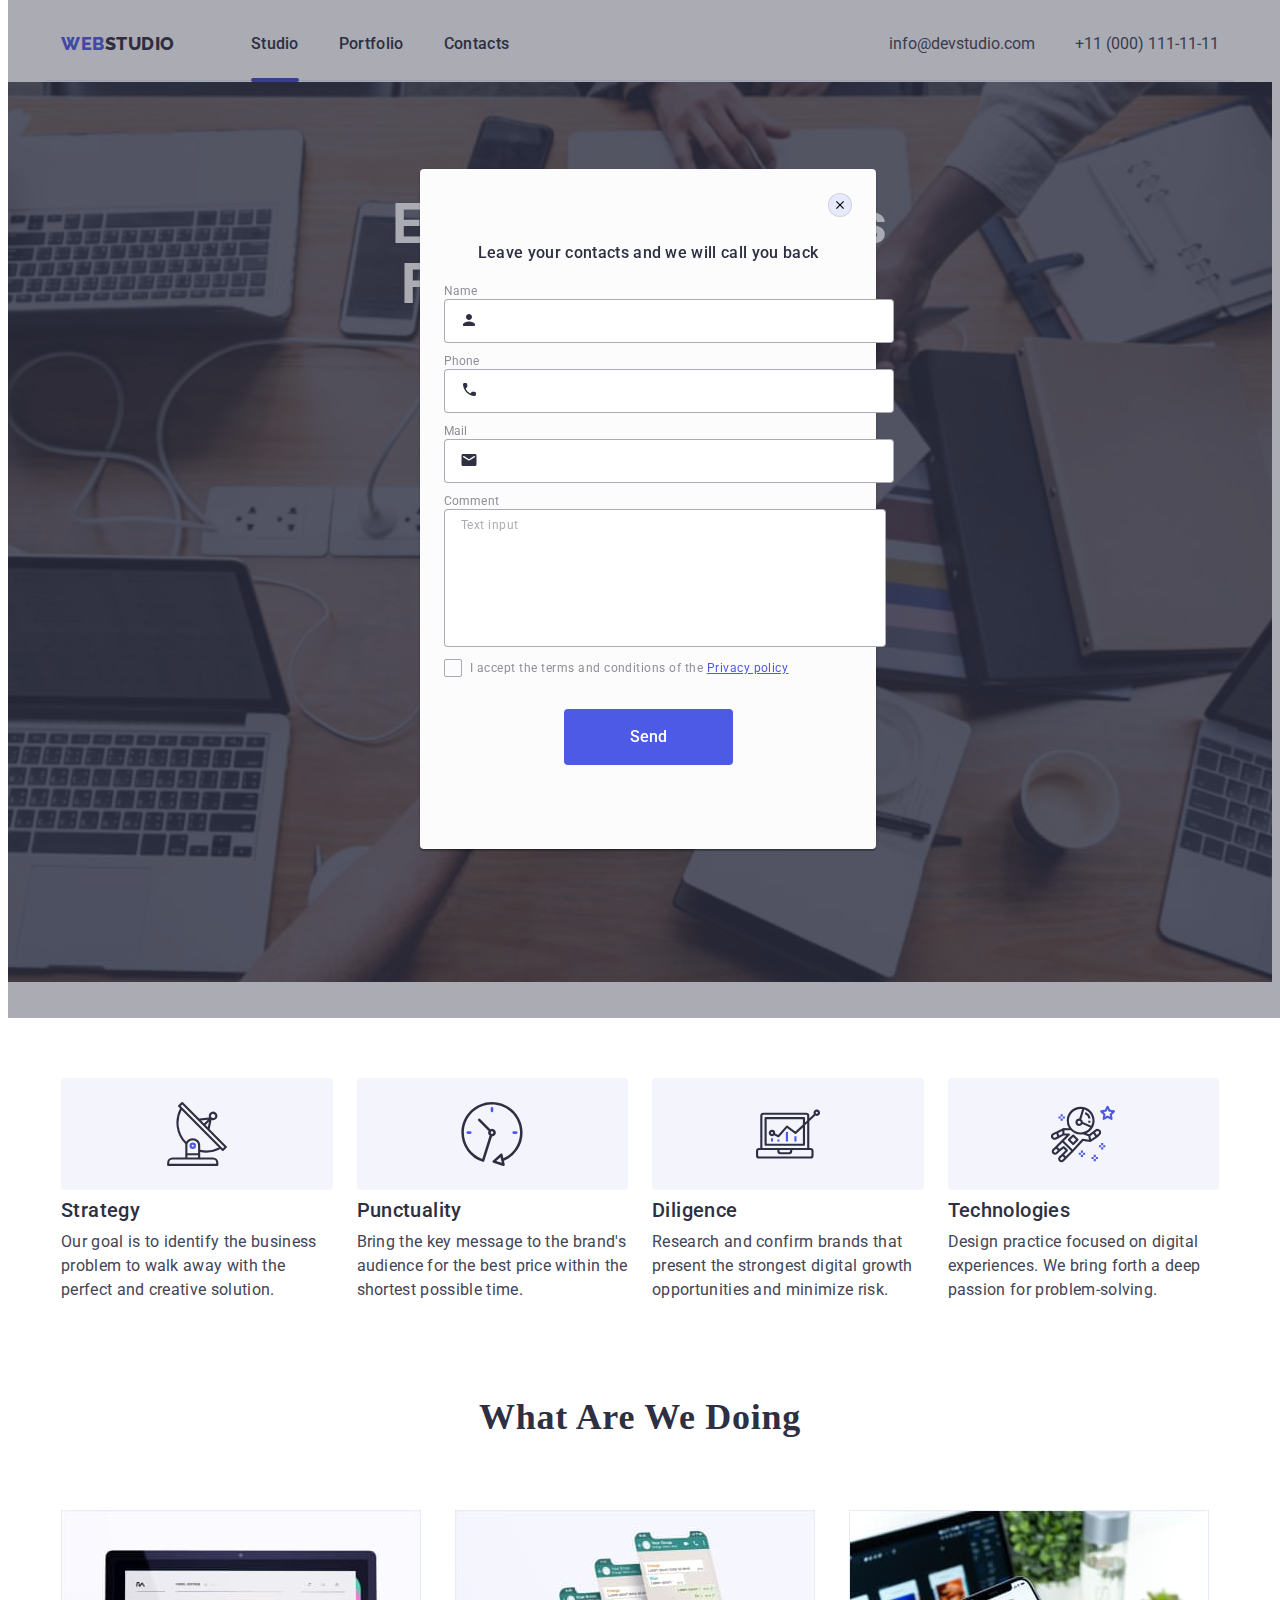
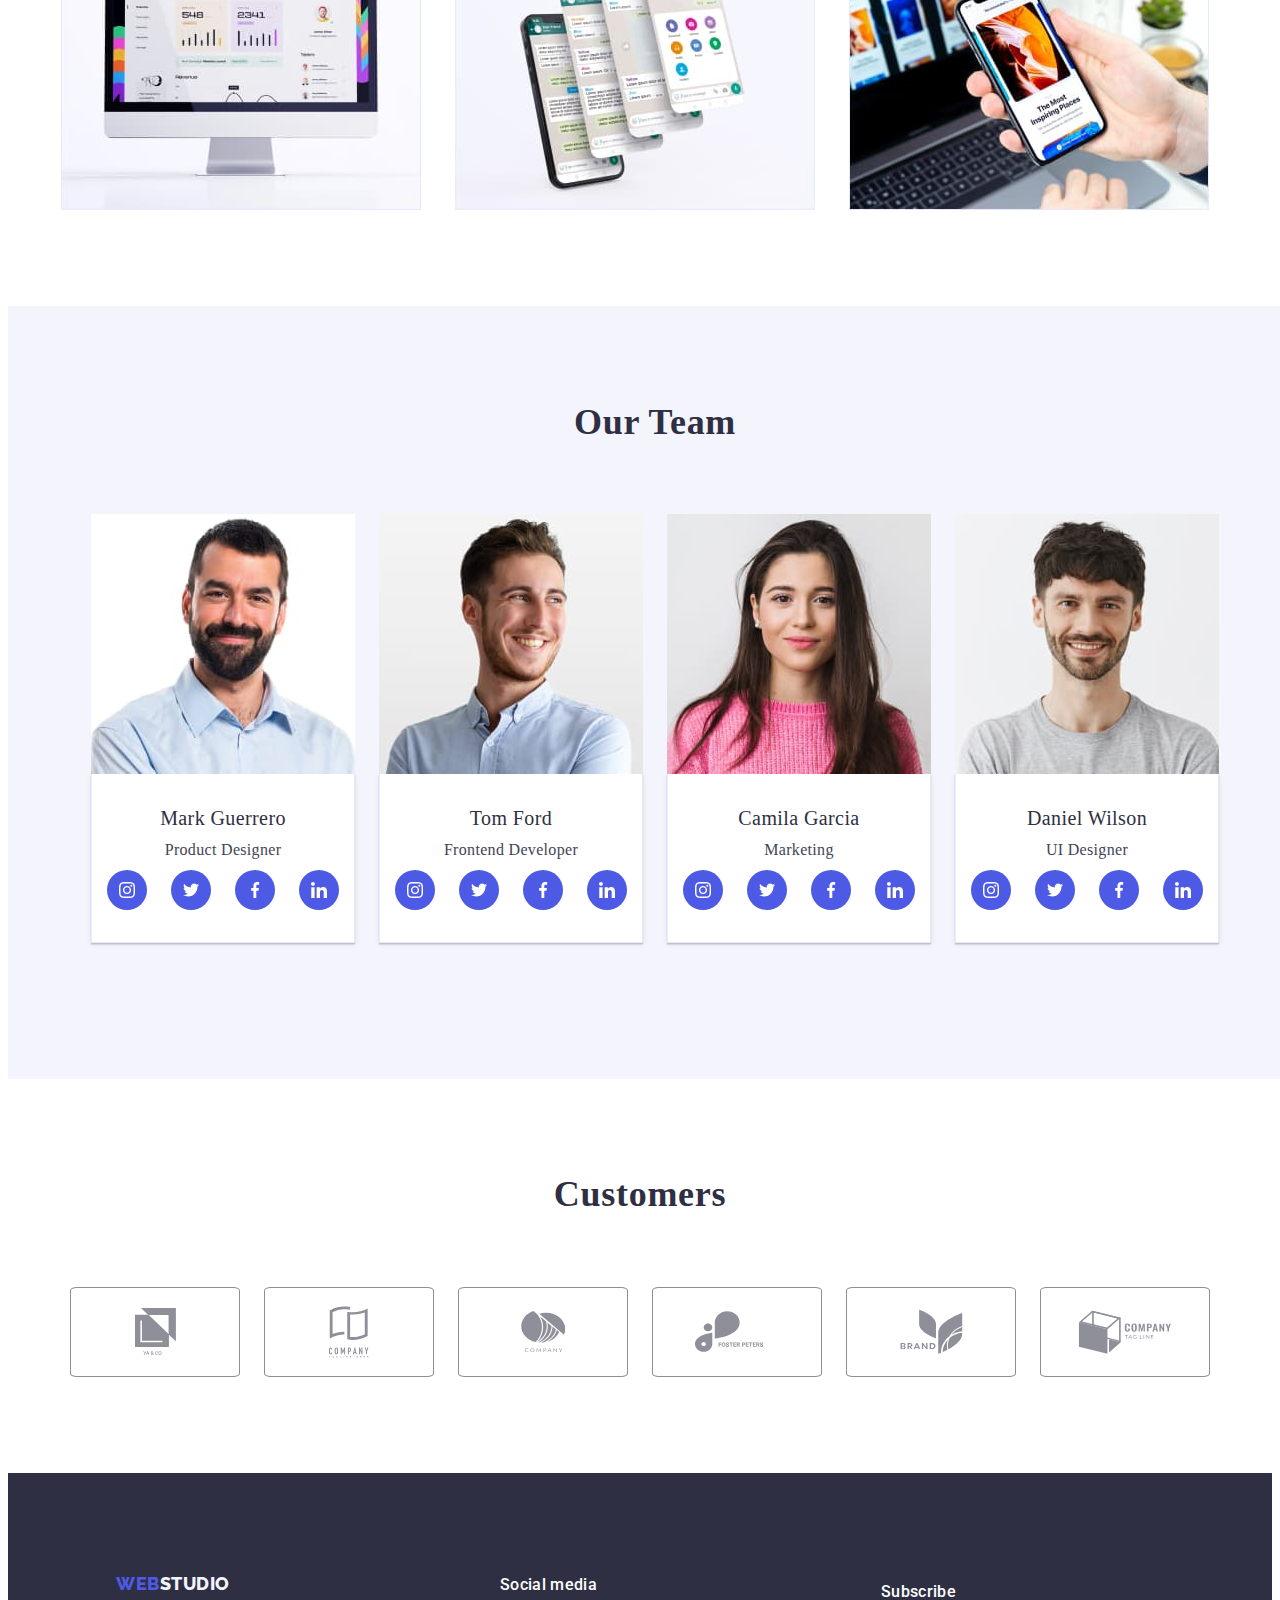
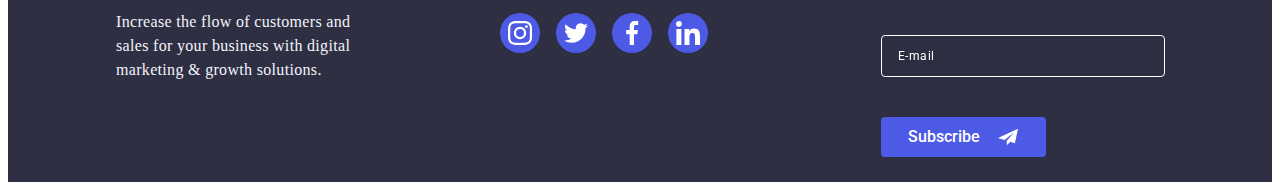
==== commit 46727e45: "hw07-11" ====
--- a/index.html
+++ b/index.html
@@ -259,44 +259,47 @@
     </main>
     <footer class="footer">
         <div class="container footer-container">
+            <div class="footer-container-content">
             <div class="logo-soc-list">
-        <div class="footer-logo-blok">
-            <a href="./index.html" class="footer-logo-web footer-logo link">Web<span
+                <div class="footer-logo-blok">
+                    <a href="./index.html" class="footer-logo-web footer-logo link">Web<span
                     class="footer-logo-studio link">Studio</span></a>
-            <p class="footer-text">Increase the flow of customers and sales for your business with digital marketing &
-                growth solutions.</p>
-        </div>
-        <div class="container-footer-soc">
-        <h3 class="footer-soc-text">Social media</h3>
-        <ul class="footer-soc-list list">
-            <li class="footer-soc-item"><a class="footer-soc-link link" href>
+                    <p class="footer-text">Increase the flow of customers and sales for your business with digital marketing &
+                    growth solutions.</p>
+                </div>
+                <div class="container-footer-soc">
+                    <h3 class="footer-soc-text">Social media</h3>
+                    <ul class="footer-soc-list list">
+                    <li class="footer-soc-item"><a class="footer-soc-link link" href>
                     <svg class="footer-soc-icon" width="24" height="24">
                         <use href="./images/icons.svg#icon-instagram"></use>
                     </svg></a></li>
-            <li class="footer-soc-item"><a class="footer-soc-link link" href>
+                    <li class="footer-soc-item"><a class="footer-soc-link link" href>
                     <svg class="footer-soc-icon" width="24" height="24">
                         <use href="./images/icons.svg#icon-twitter"></use>
                     </svg></a></li>
-            <li class="footer-soc-item"><a class="footer-soc-link link" href>
+                    <li class="footer-soc-item"><a class="footer-soc-link link" href>
                     <svg class="footer-soc-icon" width="24" height="24">
                         <use href="./images/icons.svg#icon-facebook"></use>
                     </svg></a></li>
-            <li class="footer-soc-item"><a class="footer-soc-link link" href>
+                    <li class="footer-soc-item"><a class="footer-soc-link link" href>
                     <svg class="footer-soc-icon" width="24" height="24">
                         <use href="./images/icons.svg#icon-linkedin"></use>
                     </svg></a></li>
-        </ul></div>
-            </div>
-    <div class="container-footer-input">
-        <p class="footer-text-input">Subscribe</p>
-        <form class="footer-input-form">
-            <input type="email" name="email" id="email" placeholder="E-mail" required class="footer-input">
-            <button type="submit" class="button-footer">Subscribe<svg class="footer-form-icon" width="24" height="20">
+                    </ul>
+                </div>
+            </div>
+            <div class="container-footer-input">
+                <p class="footer-text-input">Subscribe</p>
+                <form class="footer-input-form">
+                <input type="email" name="email" id="email" placeholder="E-mail" required class="footer-input">
+                <button type="submit" class="button-footer">Subscribe<svg class="footer-form-icon" width="24" height="20">
                 <use href="./images/icons.svg#icon-Frame-3"></use>
-            </svg>
-        </button>
-        </form>
-    </div>
+                </svg>
+                </button>
+                </form>
+            </div>
+            </div>
         </div>
     </footer>
     <div class="backdrop" is-hidden data-modal>
--- a/css/mobile.css
+++ b/css/mobile.css
@@ -33,14 +33,14 @@
 margin-left: auto;
 margin-right: auto;}
 /* ===================================HEADER================================ */
-.header-container {width: 100%;
+.header-container {max-height: 70px;
+    padding-top: 24px;
+    padding-bottom: 24px;
     background: var(--color-light);
     border-bottom: 1px solid #E7E9FC;
-    padding-top: 16px;
-    padding-bottom: 16px;
     display: flex;
     justify-content: space-between;
-align-items: center;}
+    align-items: center;}
 .mobile-menu-open {background-color: transparent; 
     border: none;
     padding: 0;
@@ -229,8 +229,7 @@
     color: var(--brand-color);
     margin-bottom: 72px;
     padding: 0;} */
-/* ===============================ABOUT=============================== */
-.about-container {width: 100%;}
+
 .icon-top {display: none;}
 .about-list {width: 100%;
     display: flex;
@@ -252,8 +251,7 @@
     color: var(--color-text);}
 .icon-top {display: none;}
     /* ========================TEAM======================================= */
-.team-container {width: 100%;
-    background-color: var(--color-logo2);}
+.team-container {background-color: var(--color-logo2);}
 .team-text {font-weight: 700;
     font-size: 36px;
     line-height: 40px;
@@ -336,11 +334,14 @@
 .customer-link:focus {border-color: var(--color-hoover);}
 
 /* ==========================Footer============================= */
-.footer-container {width: 100%;
-    background: var(--brand-color);
+.footer {background: var(--brand-color);}
+.footer-container {
     display: flex;
     flex-wrap: wrap;
     gap: 72px;}
+.footer-container-content {display: flex;
+    flex-wrap: wrap;
+gap: 72px;}
 .footer-logo {
     font-family: "Raleway", sans-serif;
     font-weight: 800;
@@ -503,7 +504,7 @@
     box-shadow: 0px 4px 4px rgba(0, 0, 0, 0.15);}
 
 /* ======================HERO========================== */
-.hero-container {width: 100%;
+.hero-container {
     padding-top: 112px;
     padding-bottom: 112px;
     background: var(--brand-color);
@@ -565,8 +566,7 @@
     transition: opacity 1000ms linear, visibility 1000ms linear;
 }
 
-.modal {
-    width: 100%;
+.modal {width: 100%;
     min-height: 584px;
     padding-top: 72px;
     padding-right: 16px;
--- a/css/media.css
+++ b/css/media.css
@@ -24,8 +24,7 @@
 
 @media screen and (min-width: 768px) {
 .container {max-width: 768px;}
-.hero-container {width: 100%;}
-
+.header-container {max-height: 72px;}
 .header-list {display: flex;
         gap: 40px;
         font-family: 'Roboto';
@@ -42,8 +41,7 @@
 .header-navigation {display: flex;}
 .header-logo-studio {margin-right: 120px;}
 
-.header-container {width: 100%;
-        display: flex;
+.header-container {display: flex;
 justify-content: space-between;
 align-items: center;}
 .current {position: relative;}
@@ -67,16 +65,14 @@
         height: 1px;
         color: #E7E9FC;}
 .mobile-menu-open {display: none;}
-.hero-container {width: 100%;}
 .hero-text {width: 496px;
         font-size: 56px;
         line-height: 60px;
         margin-bottom: 32px;
         padding-left: 0px;
         padding-right: 0px;}
-    .about-container {width: 100%;}
     .icon-top {display: none;}
-    .about-list {width: 100%; gap: 24px;}
+    .about-list {gap: 24px;}
     .about-item {text-align: left;}
     .about-list-item {width: calc((100% - 24px) / 2); margin-bottom: 48px;}
     .about-list-item:nth-child(3) {margin-bottom: 0;}
@@ -84,16 +80,11 @@
     /* =========================================== */
     .gallary-container {display: none;}
     /* =================================================== */
-    .team-container {width: 100%;
-padding-left: 108px;
-padding-right: 108px;}
-    .team-list {width: 100%; gap: 24px;}
-    .team-item {width: calc((100% - 24px) / 2);
-        margin-bottom: 40px;}
+    .team-container {}
+    .team-list {gap: 24px;}
+    .team-item {margin-bottom: 40px;}
 /* ================================================ */
-.customer-container {width: 100%;
-padding-left: 108px;
-padding-right: 108px;}
+.customer-container {}
 .customers-list-link {gap: 24px;}
 .customer-item {margin-bottom: 48px;}
 .customer-link {width: 168px; height: 88px;}
@@ -101,21 +92,21 @@
 .customer-item:nth-child(5) {margin-bottom: 0;}
 .customer-item:nth-child(6) {margin-bottom: 0;}
 /* ================================================== */
-.footer-container {width: 100%;
-padding-left: 108px;
-padding-right: 108px;}
+.footer-container {}
 .logo-soc-list {width: 100%;
 flex-wrap: nowrap;
 gap: 24px;
-justify-content: left;}
+justify-content: left;
+margin-left: 93px;}
 .footer-soc-text {text-align: left;}
 .footer-logo {justify-content: left;}
 .footer-soc-text {text-align: start;}
-.container-footer-input {justify-content: left;}
+.container-footer-input {justify-content: left;
+margin-left: 93px;}
 .footer-input-form {display: flex;
 gap: 24px;
 justify-content: left;}
-.footer-input {width: calc((100% - 24px) / 2);}
+.footer-input {width: 264px;}
 /* ============================================= */
 .backdrop {width: 100%; height: 1018px;}
 .modal {width: 408px;
@@ -125,12 +116,10 @@
 
 
 @media screen and (min-width: 1158px) {
-.container {max-width: 1440px;}
-.header-container {width: 100%;
+.container {max-width: 1158px;}
+.header-container {
         padding-top: 24px;
-        padding-bottom: 24px;
-padding-left: 156px;
-padding-right: 156px;}
+        padding-bottom: 24px;}
 .header-container {display: flex;
         align-items: center;}
 .header-list {display: flex;
@@ -171,34 +160,29 @@
     height: 1px;
     color: #E7E9FC;}
 .mobile-menu-open {display: none;}
-.hero-container {width: 100%;
+.hero-container {max-width: 1440px;
+        height: 600px;
         padding-bottom: 188px;}
 .hero-text {width: 496px;
         margin-bottom: 48px;
         font-size: 56px;
         line-height: 60px;}
-.about-container {width: 100%;
-padding-left: 156px;
-padding-right: 156px;}
-.about-list {width: 100%;
-        flex-wrap: nowrap;
+.about-list {flex-wrap: nowrap;
         gap: 24px;}
 .about-list-item {width: calc((100% - 72px) / 4); margin-bottom: 0;}
-.icon-top {display: flex;
+.icon-top {height: 112px;
+        display: flex;
         justify-content: center;
         align-items: center;
         background-color: var(--color-logo2);
         border-radius: 4px;
-        height: 112px;
         margin-bottom: 8px;}
 .about-item {font-weight: 500;
         font-size: 20px;
         line-height: 24px;}
 .about-item-text {font-weight: 400;}
 /* ============================================= */
-.gallary-container {width: 100%;
-        padding-left: 156px;
-        padding-right: 156px;
+.gallary-container {
         display: flex;
         flex-wrap: wrap;
         gap: 72px;
@@ -216,37 +200,39 @@
         text-transform: capitalize;
         color: var(--brand-color);}
 /* ==================================================== */
-.team-container {width: 100%;
-padding-left: 15px;
-padding-right: 15px;}
-.team-list {width: 100%;
-        margin-bottom: 0;}
-.team-item {width: calc((100% - 72px) / 4)}
-.team-list-item {width: 100%;} 
+.team-container {max-width: 1440px;}
+.team-list {margin-bottom: 0;}
+ 
 /* ================================================= */
-.customer-container {width: 100%;}
 .customers-list-link {flex-wrap: nowrap; gap: 24px;}
 .customer-item {margin-bottom: 0px;}
-.customer-link {width: 168px; height: 88px;}
+/* .customer-link {width: 168px; height: 88px;} */
 /* =================================================== */
-.footer-container {width: 100%;
+.footer-container {max-width: 1440px;
         padding-top: 100px;
-        padding-bottom: 100px;
-        padding-left: 15px;
-        padding-right: 15px;}
-
-.logo-soc-list {width: 620px;
+        padding-bottom: 100px;}
+.footer-container-content {width: 1158px;
+        display: flex;
         flex-wrap: nowrap;
-        gap: 120px;
-        justify-content: space-between;}
-.container-footer-input {width: 453px;
-        height: 80px;}
-.footer-logo-blok {margin-right: 120px;}
-.container-footer-input {margin-left: auto;}
-.footer-input-form {height: 40px;}
-.footer-input {margin-bottom: 0px;
-margin-top: 0px;
-max-width: 453px;}
+        gap: 80px;} 
+.logo-soc-list {flex-wrap: nowrap;
+        gap: 120px;}
+.footer-soc-text {text-align: left;}
+
+.footer-logo {justify-content: left;}
+
+.footer-soc-text {text-align: start;}
+
+.container-footer-input {
+align-items: center;}
+
+.footer-input-form {display: flex;
+        gap: 24px;
+        justify-content: left;
+        min-width: 453px;
+        height: 40px;}
+
+
 .backdrop {width: 100%;}
 .modal {width: 408px; min-height: 584px;
         padding-right: 24px;
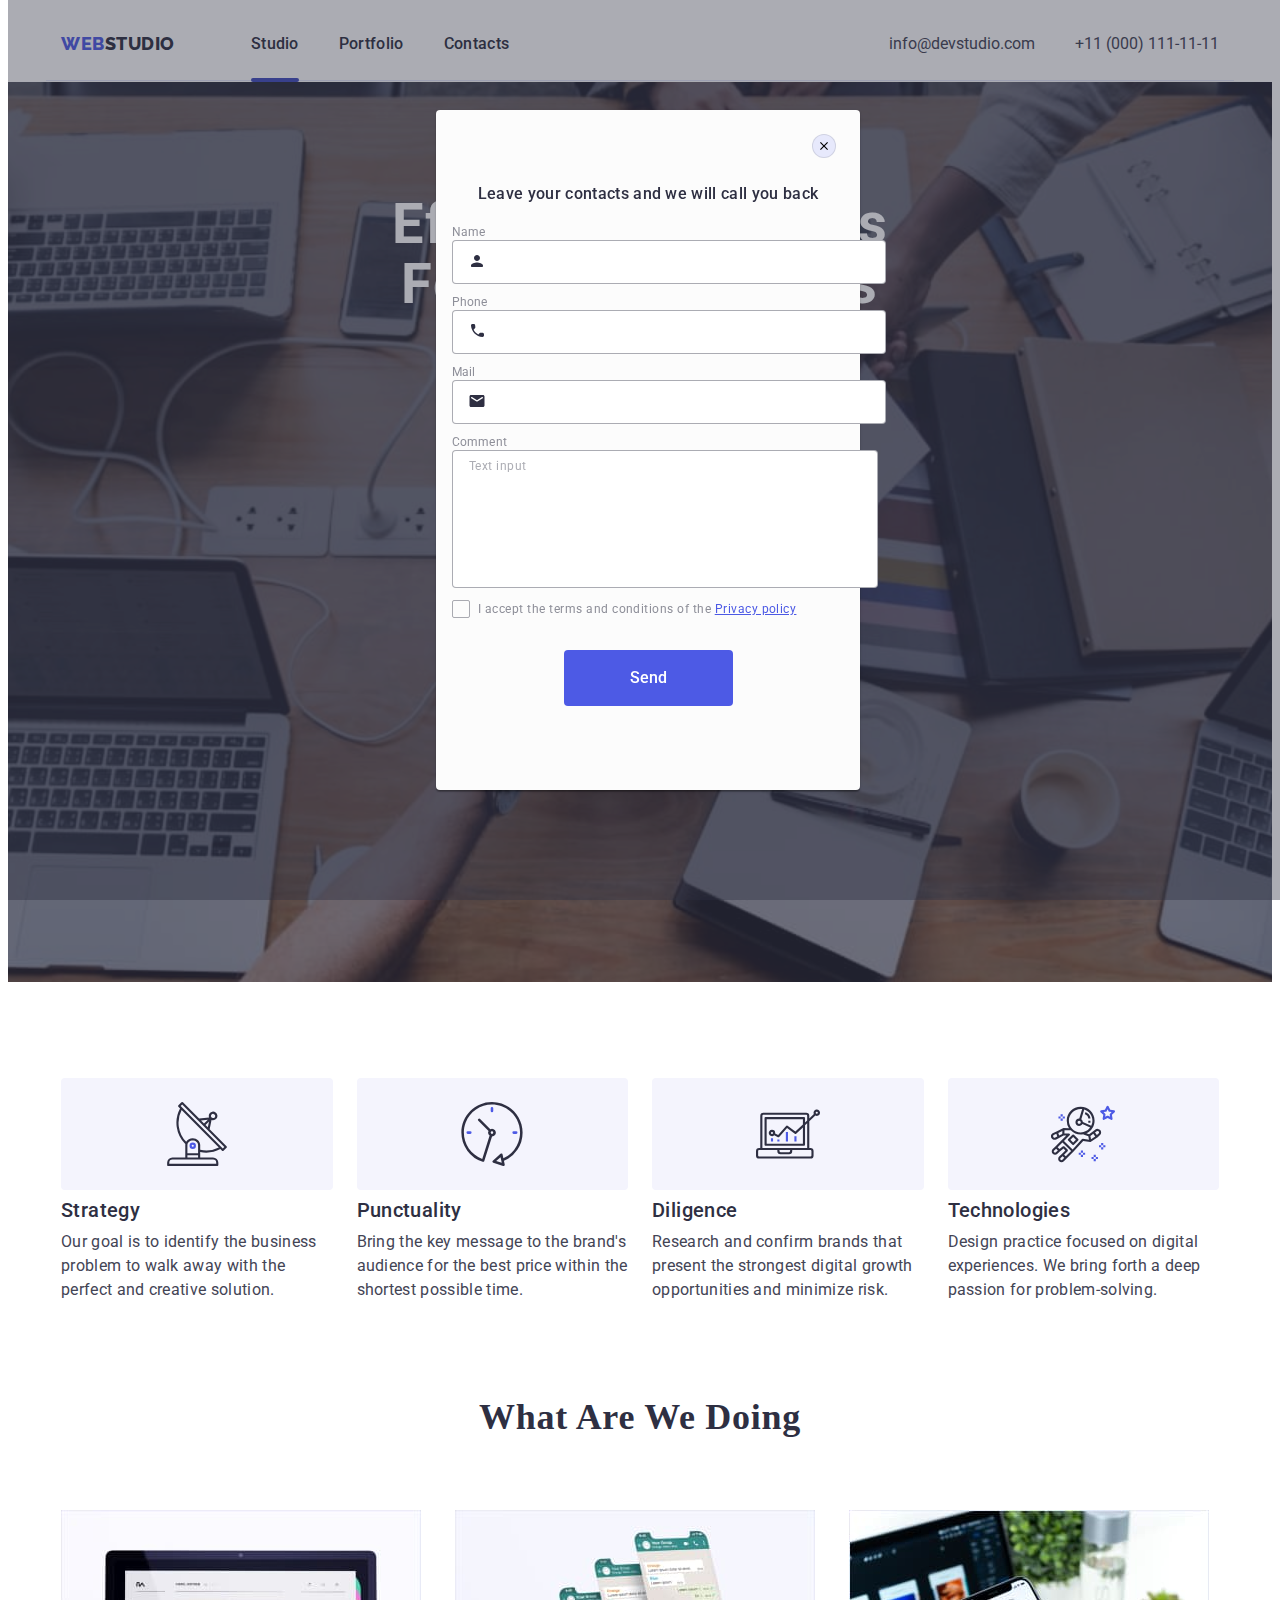
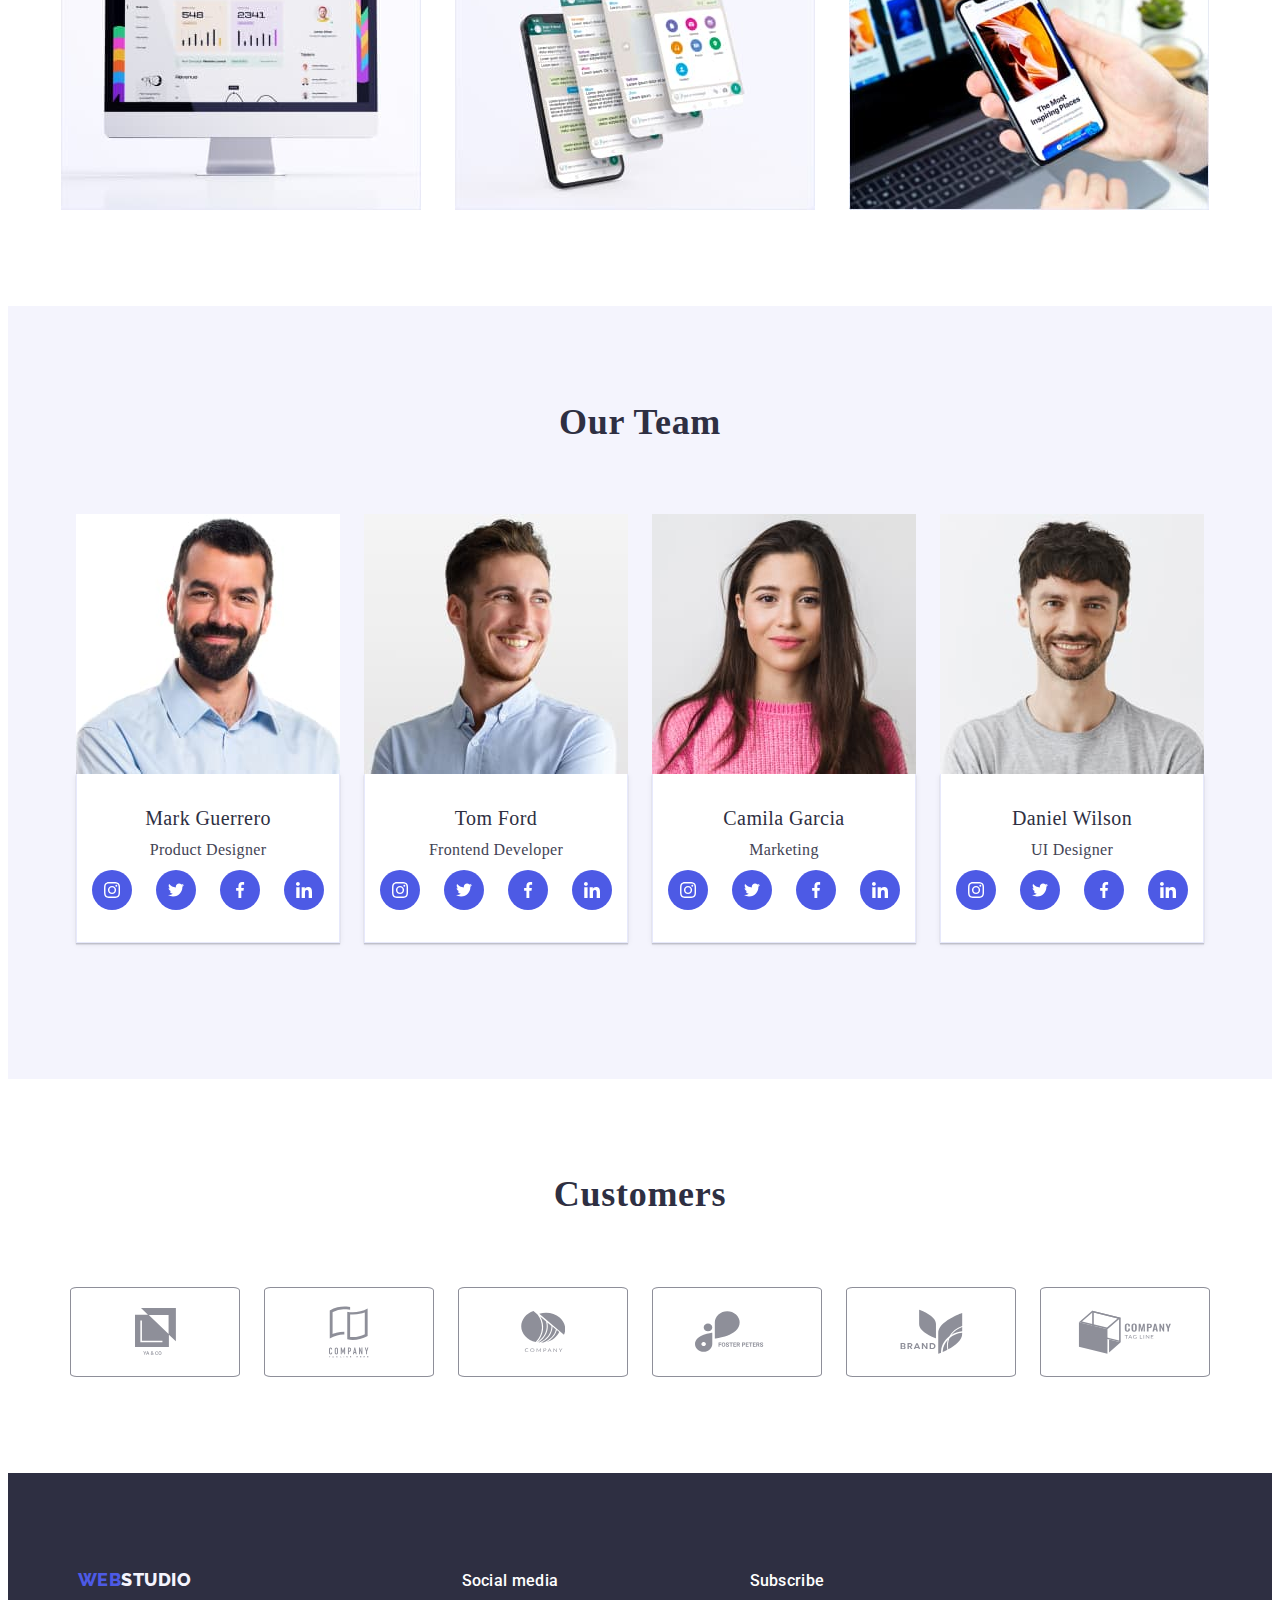
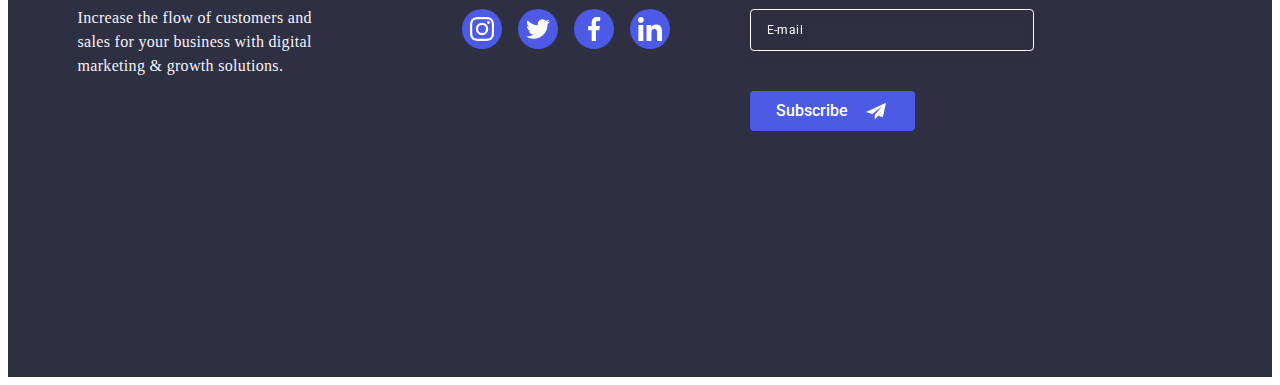
==== commit 68cacd37: "hw07-before img" ====
--- a/index.html
+++ b/index.html
@@ -36,7 +36,7 @@
         </svg>
     </button>
         </div>
-        <div class="mobile-menu" is-hidden data-menu>
+        <div class="mobile-menu" data-menu>
             <div class="mobile-menu-container">
             <button type="button" class="mobile-menu-close-button" data-menu-close>
                 <svg class="mobile-menu-close-button-icon" width="8" height="8">
@@ -259,8 +259,6 @@
     </main>
     <footer class="footer">
         <div class="container footer-container">
-            <div class="footer-container-content">
-            <div class="logo-soc-list">
                 <div class="footer-logo-blok">
                     <a href="./index.html" class="footer-logo-web footer-logo link">Web<span
                     class="footer-logo-studio link">Studio</span></a>
@@ -288,7 +286,6 @@
                     </svg></a></li>
                     </ul>
                 </div>
-            </div>
             <div class="container-footer-input">
                 <p class="footer-text-input">Subscribe</p>
                 <form class="footer-input-form">
@@ -298,7 +295,6 @@
                 </svg>
                 </button>
                 </form>
-            </div>
             </div>
         </div>
     </footer>
--- a/css/mobile.css
+++ b/css/mobile.css
@@ -338,10 +338,8 @@
 .footer-container {
     display: flex;
     flex-wrap: wrap;
-    gap: 72px;}
-.footer-container-content {display: flex;
-    flex-wrap: wrap;
-gap: 72px;}
+    gap: 72px;
+    justify-content: center;}
 .footer-logo {
     font-family: "Raleway", sans-serif;
     font-weight: 800;
@@ -351,7 +349,8 @@
     letter-spacing: 0.03em;
     text-transform: uppercase;
     color: var(--color-logo2);
-    background: var(--brand-color);}
+    background: var(--brand-color);
+justify-content: center;}
 
 .footer-text {font-weight: 400;
     font-size: 16px;
@@ -383,12 +382,6 @@
     color: var(--color-logo2);
     align-items: center;}
 
-.logo-soc-list {width: 100%;
-display: flex;
-flex-wrap: wrap;
-gap: 72px;
-justify-content: center;
-}
 .footer-soc-text {
     font-family: 'Roboto';
     font-style: normal;
@@ -397,7 +390,8 @@
     line-height: 24px;
     letter-spacing: 0.02em;
     color: #FFFFFF;
-    margin-bottom: 16px;}
+    margin-bottom: 16px;
+    text-align: center;}
 
 .footer-soc-list {display: flex;
     gap: 16px;
@@ -562,11 +556,12 @@
     position: fixed;
     top: 0;
     width: 100%;
+    height: 100%;
     background-color: rgba(46, 47, 66, 0.4);
     transition: opacity 1000ms linear, visibility 1000ms linear;
 }
 
-.modal {width: 100%;
+.modal {width: 392px;
     min-height: 584px;
     padding-top: 72px;
     padding-right: 16px;
@@ -579,8 +574,7 @@
     top: 50%;
     left: 50%;
     transform: translate(-50%, -50%) rotate(0) scale(1);
-    transition: transform 1000ms linear;
-}
+    transition: transform 1000ms linear;}
 
 .modal-close-bnt {
     position: absolute;
--- a/css/media.css
+++ b/css/media.css
@@ -9,16 +9,15 @@
 .mobile-menu {display: none;}}
 
 @media screen and (min-width: 428px) {
-.gallary-container {width: 100%;
-        display: none;}
-.team-container {width: 100%;}
+.gallary-container {display: none;}
 .about-item {text-align: center;}
 /* ============================================== */
 .customer-item:nth-child(5) {margin-bottom: 0;}
 .customer-item:nth-child(6) {margin-bottom: 0;}
 /* ================================================= */
-.footer-logo {justify-content: center;}
-.footer-soc-text {text-align: center;}}
+.footer-container {margin-left: auto;
+margin-right: auto;}}
+
 
 
 
@@ -80,11 +79,9 @@
     /* =========================================== */
     .gallary-container {display: none;}
     /* =================================================== */
-    .team-container {}
     .team-list {gap: 24px;}
     .team-item {margin-bottom: 40px;}
 /* ================================================ */
-.customer-container {}
 .customers-list-link {gap: 24px;}
 .customer-item {margin-bottom: 48px;}
 .customer-link {width: 168px; height: 88px;}
@@ -92,27 +89,24 @@
 .customer-item:nth-child(5) {margin-bottom: 0;}
 .customer-item:nth-child(6) {margin-bottom: 0;}
 /* ================================================== */
-.footer-container {}
-.logo-soc-list {width: 100%;
+.footer-container {height: 456px;
+        padding-left: 0;
+        padding-right: 0;
+        gap: 24px;
+margin-left: 108px;
+margin-right: 164px;}
+.logo-soc-list {width: 208px;
 flex-wrap: nowrap;
-gap: 24px;
-justify-content: left;
-margin-left: 93px;}
+gap: 24px;}
 .footer-soc-text {text-align: left;}
 .footer-logo {justify-content: left;}
-.footer-soc-text {text-align: start;}
-.container-footer-input {justify-content: left;
-margin-left: 93px;}
+.footer-soc-text {text-align: left;}
+.container-footer-input {margin-top: 48px;
+        justify-content: left;}
 .footer-input-form {display: flex;
 gap: 24px;
 justify-content: left;}
-.footer-input {width: 264px;}
-/* ============================================= */
-.backdrop {width: 100%; height: 1018px;}
-.modal {width: 408px;
-        min-height: 584px;
-        padding-right: 23px;
-        padding-left: 25px;}}
+.footer-input {width: 264px;}}
 
 
 @media screen and (min-width: 1158px) {
@@ -208,42 +202,32 @@
 .customer-item {margin-bottom: 0px;}
 /* .customer-link {width: 168px; height: 88px;} */
 /* =================================================== */
-.footer-container {max-width: 1440px;
-        padding-top: 100px;
-        padding-bottom: 100px;}
-.footer-container-content {width: 1158px;
-        display: flex;
-        flex-wrap: nowrap;
-        gap: 80px;} 
-.logo-soc-list {flex-wrap: nowrap;
-        gap: 120px;}
-.footer-soc-text {text-align: left;}
-
-.footer-logo {justify-content: left;}
-
-.footer-soc-text {text-align: start;}
-
-.container-footer-input {
-align-items: center;}
+.footer-container {max-width: 1410px;
+        height: 312px;
+flex-wrap: nowrap;
+gap: 0px;
+margin: 0 auto;
+align-items:baseline}
+.footer-logo-blok {margin-right: 120px;}
+.footer-logo {}
+.container-footer-soc {margin-right: 80px;}
+
+.container-footer-input {width: 453px;
+        margin-top: 0;}
 
 .footer-input-form {display: flex;
         gap: 24px;
         justify-content: left;
-        min-width: 453px;
-        height: 40px;}
-
-
-.backdrop {width: 100%;}
-.modal {width: 408px; min-height: 584px;
-        padding-right: 24px;
-        padding-left: 24px;}}
-
-
-
-
-
-
-
-
-
-
+        max-width: 453px;
+        height: 40px;
+        margin-bottom: 0px;}}
+
+
+
+
+
+
+
+
+
+
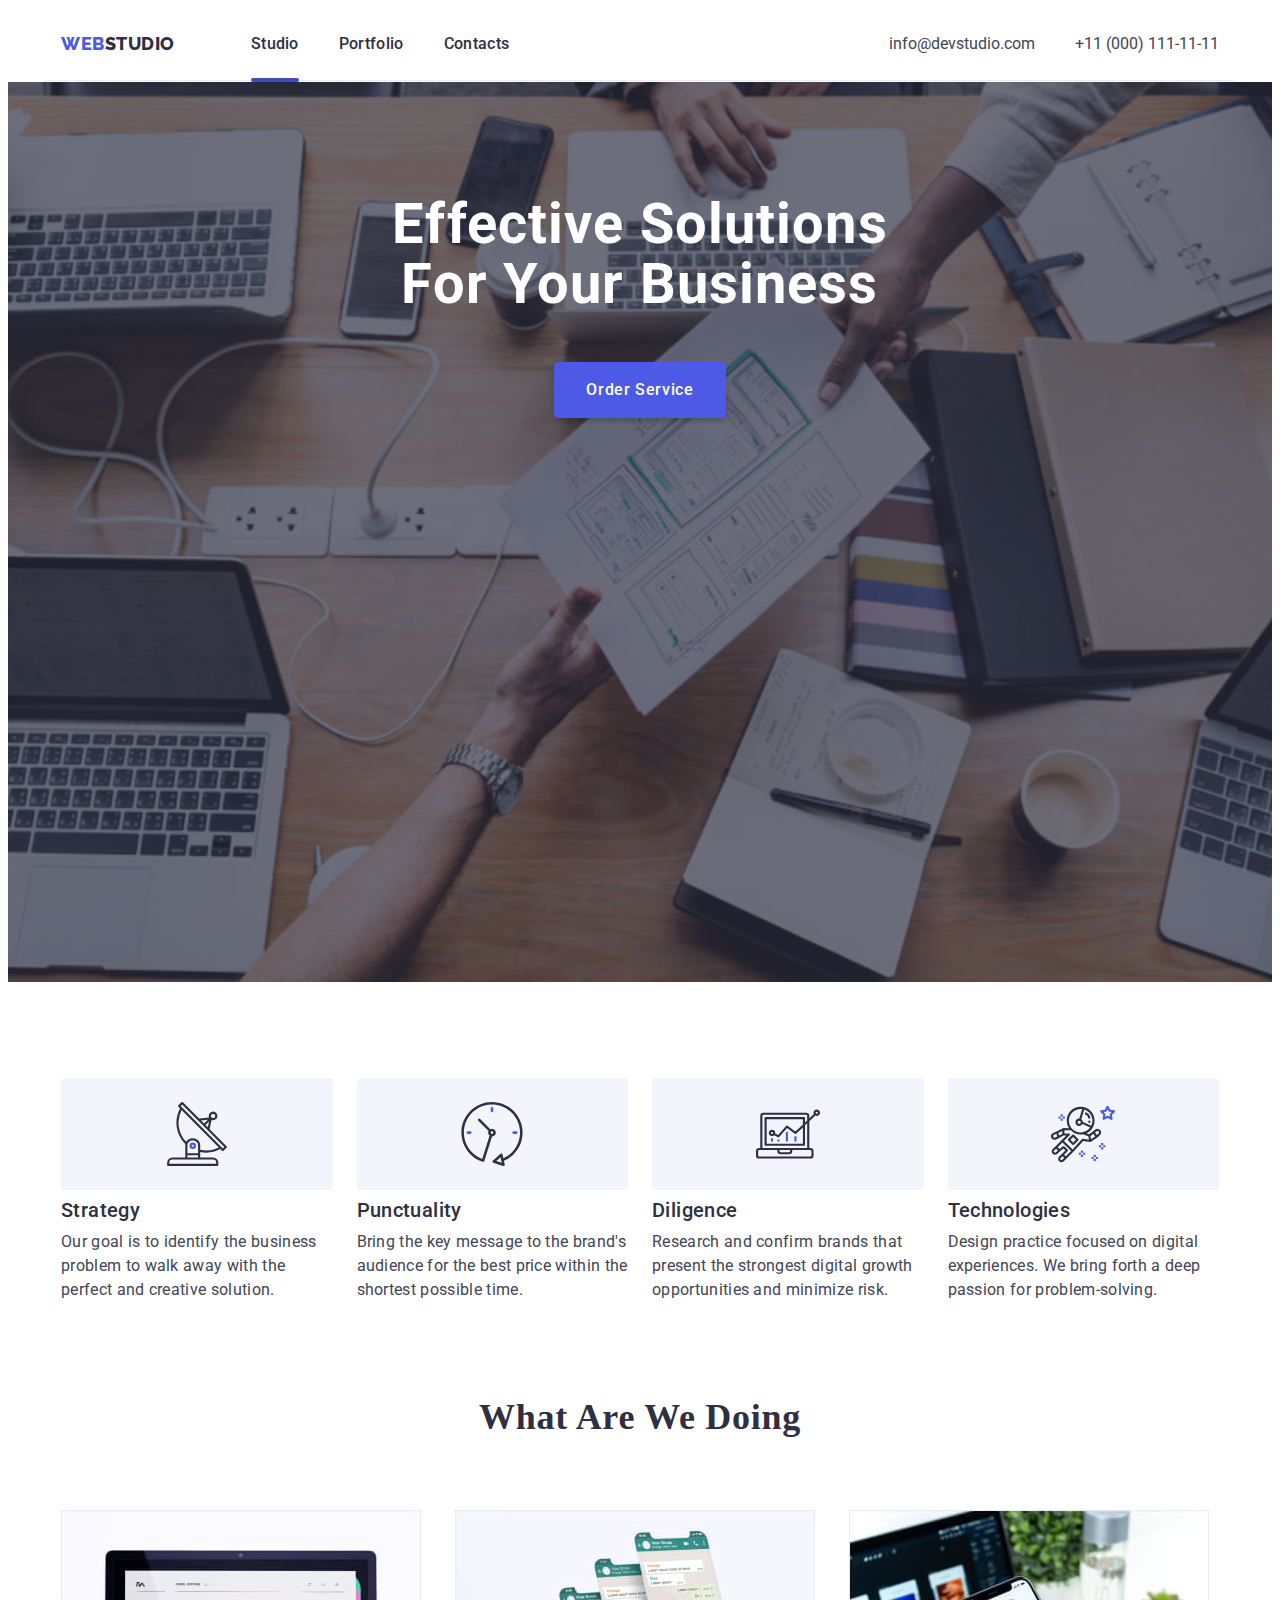
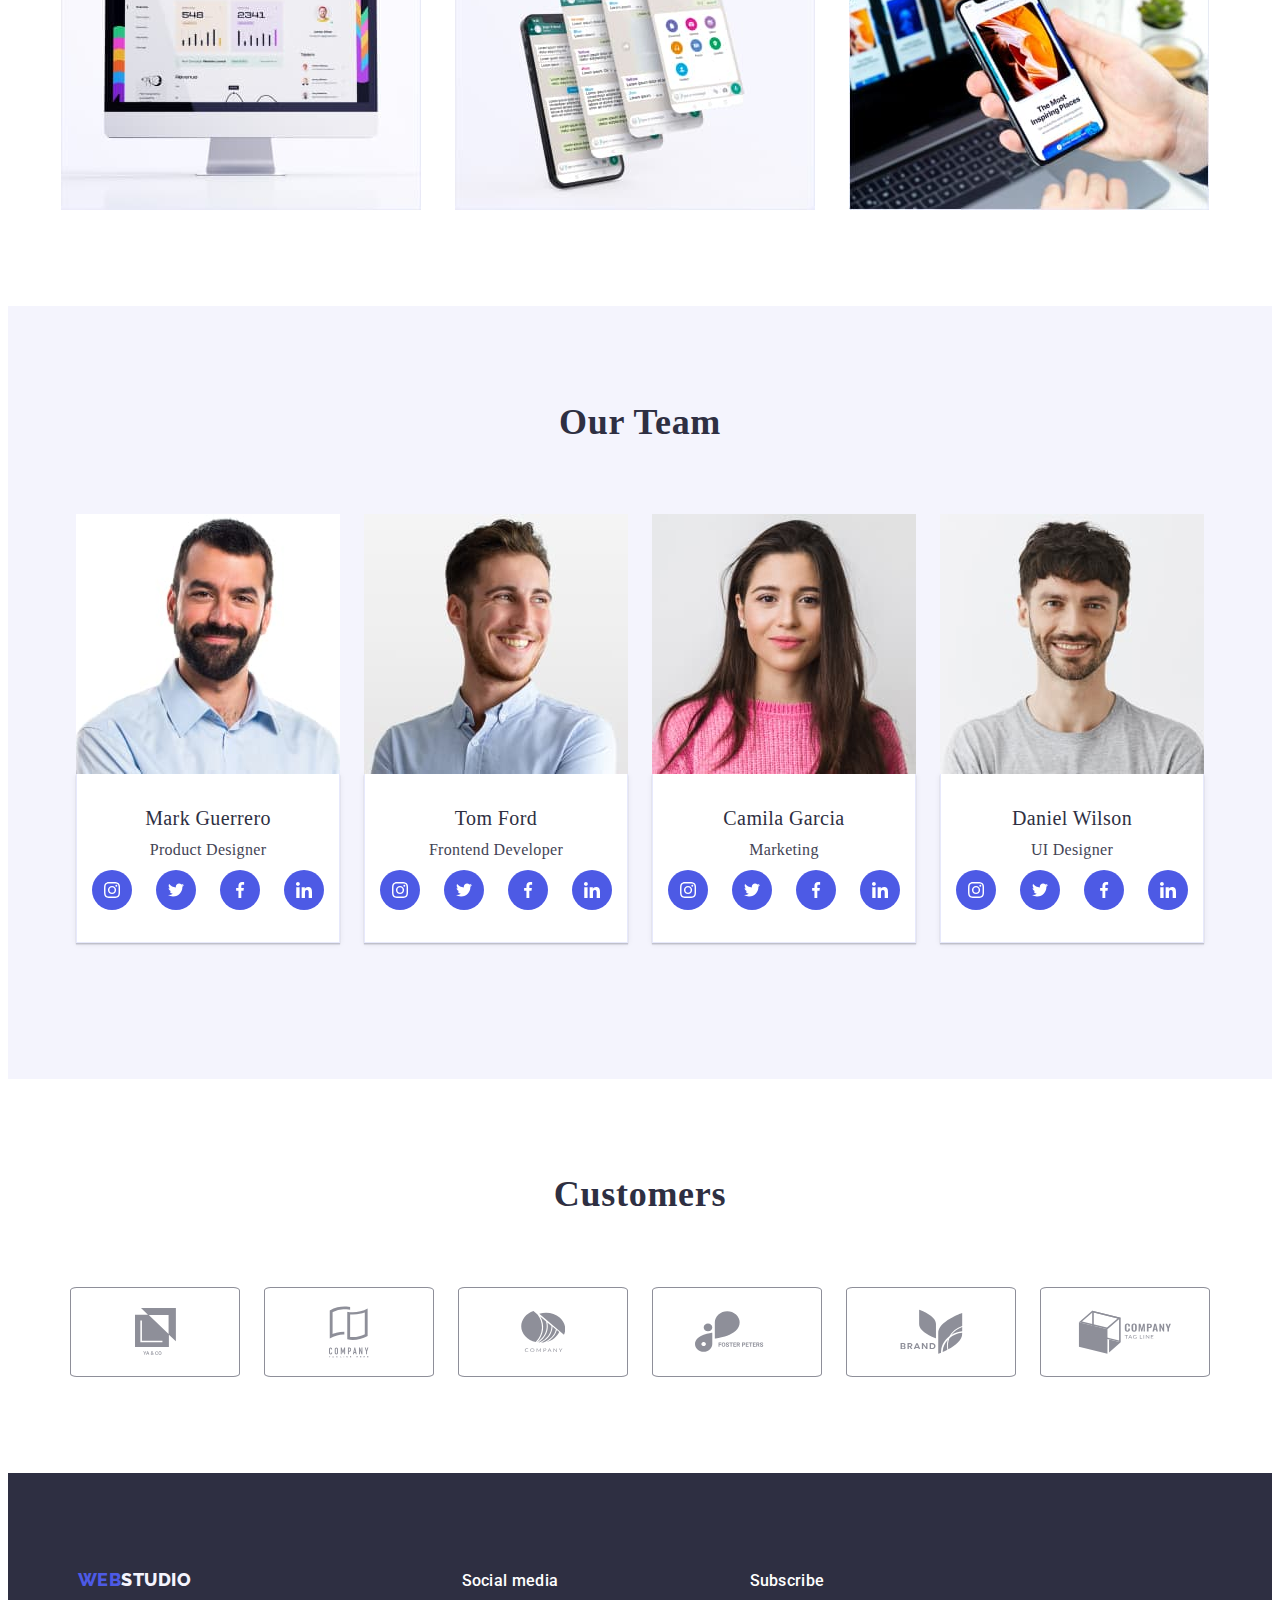
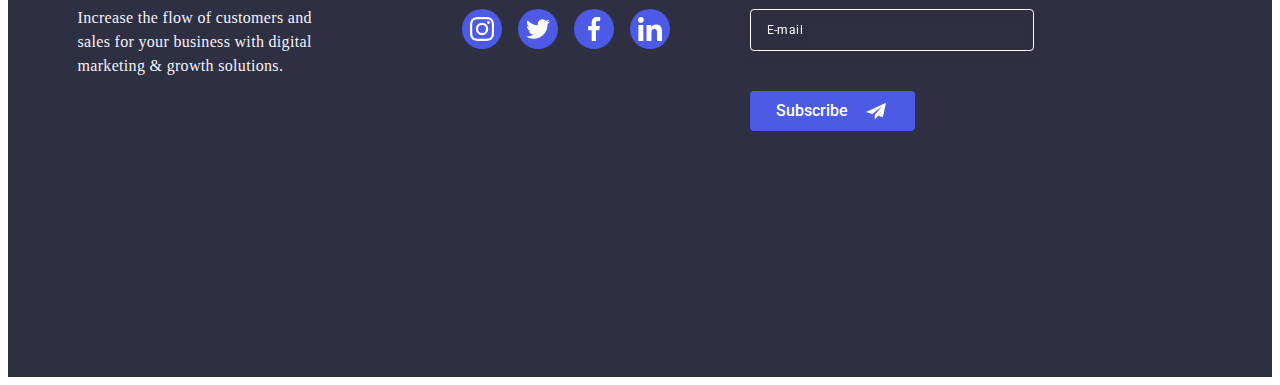
==== commit a42bb2ed: "hw07-18.05" ====
--- a/index.html
+++ b/index.html
@@ -30,13 +30,13 @@
             <li><a href="tel:+110001111111" class="header-contact list link">+11 (000) 111-11-11</a></li>
             </ul>
     </address>
-    <button type="button" class="mobile-menu-open" data-menu-open>
+    <button type="button" data-menu-open class="mobile-menu-open">
         <svg class="mobile-menu-open-icon" width="32" height="22">
             <use href="./images/icons.svg#icon-charm_menu-hamburger"></use>
         </svg>
     </button>
         </div>
-        <div class="mobile-menu" data-menu>
+        <div class="mobile-menu is-hidden" data-menu>
             <div class="mobile-menu-container">
             <button type="button" class="mobile-menu-close-button" data-menu-close>
                 <svg class="mobile-menu-close-button-icon" width="8" height="8">
@@ -113,9 +113,9 @@
             <div class="container gallary-container">
             <h2 class="gallary-text">What are we doing</h2>
             <ul class="list photo-container">
-                <li class="photo"><img src="./images/img1.jpg" alt="laptop" width="360"></li>
-                <li class="photo"><img src="./images/img2.jpg" alt="smartphones" width="360"></li>
-                <li class="photo"><img src="./images/img3.jpg" alt="phone in the hand" width="360"></li>
+                <li class="photo"><img src="./images/img1.jpg" alt="laptop" srcset="./images_adopt/monitor_x2.jpg 2x" width="360"></li>
+                <li class="photo"><img src="./images/img2.jpg" alt="smartphones" srcset="./images_adopt/smartfon_x2.jpg 2x" width="360"></li>
+                <li class="photo"><img src="./images/img3.jpg" alt="phone in the hand" srcset="./images_adopt/rectangle_x2.jpg 2x" width="360"></li>
             </ul>
             </div>
         </section>
@@ -123,7 +123,7 @@
             <div class="container team-container">
             <h2 class="team-text">Our Team</h2>
             <ul class="team-list list">
-                <li class="team-item"><img class="team-photo" src="./images/mark.jpg" alt="photo Mark Guerrero" width="264">
+                <li class="team-item"><img class="team-photo" src="./images/mark.jpg" alt="photo Mark Guerrero" srcset="./images_adopt/mark_x2.jpg 2x" width="264">
                     <div class="team-list-item">
                         <h3 class="name">Mark Guerrero</h3>
                         <p class="item-text">Product Designer</p>
@@ -147,7 +147,7 @@
                         </ul>
                     </div>
                 </li>
-                <li class="team-item"><img  class="team-photo" src="./images/tom.jpg" alt="photo Tom Ford" width="264">
+                <li class="team-item"><img  class="team-photo" src="./images/tom.jpg" alt="photo Tom Ford" srcset="./images_adopt/tom_x2.jpg 2x" width="264">
                     <div class="team-list-item">
                         <h3 class="name">Tom Ford</h3>
                         <p class="item-text">Frontend Developer</p>
@@ -172,7 +172,7 @@
                     </div>
                 </li>
                 <li class="team-item">
-                    <img class="team-photo" src="./images/camila.jpg" alt="photo Camila Garcia" width="264">
+                    <img class="team-photo" src="./images/camila.jpg" alt="photo Camila Garcia" srcset="./images_adopt/camila_x2.jpg 2x" width="264">
                     <div class="team-list-item">
                         <h3 class="name">Camila Garcia</h3>
                         <p class="item-text">Marketing</p>
@@ -196,7 +196,7 @@
                         </ul>
                     </div>
                 </li>
-                <li class="team-item"><img class="team-photo" src="./images/daniel.jpg" alt="photo Daniel Wilson" width="264">
+                <li class="team-item"><img class="team-photo" src="./images/daniel.jpg" alt="photo Daniel Wilson" srcset="./images_adopt/daniel_x2.jpg 2x" width="264">
                     <div class="team-list-item">
                         <h3 class="name">Daniel Wilson</h3>
                         <p class="item-text">UI Designer</p>
@@ -298,7 +298,7 @@
             </div>
         </div>
     </footer>
-    <div class="backdrop" is-hidden data-modal>
+    <div class="backdrop is-hidden" data-modal>
     <div class="modal">
         <button type="button" data-modal-close class="modal-close-bnt"><svg class="modal-close-btn-icon" width="8" height="8">
                 <use href="./images/icons.svg#icon-close-modal"></use>
@@ -347,7 +347,7 @@
     </form>
     </div> 
 </div>
-<script src="./js/modal.js"></script>
-<script src="./js/mobile-menu.js"></script>
+<script src="./js/modal.js" type="module"></script>
+<script src="./js/mobile-menu.js" type="module"></script>
 </body>
 </html>--- a/css/mobile.css
+++ b/css/mobile.css
@@ -70,12 +70,6 @@
     color: var(--brand-color);
     margin-right: 76px;}
 
-/* .header-navigation {display: flex;
-    align-items: center;
-    margin-right: auto;} */
-
-/* .header-container {display: flex;} */
-
 .header-list {display: none;}
 .header-adress {display: none;} 
 .header-link {font-weight: 500;
@@ -84,57 +78,25 @@
     letter-spacing: 0.02em;
     color: var(--brand-color);
     transition: color 250ms, cubic-bezier(0.4, 0, 0.2, 1);}
-/* .current {position: relative;} */
-
-/* .current::after {content: '';
-    position: absolute;
-    left: 0;
-    top: 44px;
-    width: 100%;
-    height: 4px;
-    border-radius: 2px;
-    background-color: var(--color-hoover);} */
-
-/* .header-contact {font-size: 16px;
-    line-height: 1.5;
-    letter-spacing: 0.02em;
-    color: var(--color-text);
-    transition: color 250ms, cubic-bezier(0.4, 0, 0.2, 1);} */
-
-/* .header-contact:hover {color: var(--color-hoover)}
-
-.header-link:hover {color: var(--color-hoover);}
-
-.header-contact:focus {color: var(--color-hoover)}
-
-.header-link:focus {color: var(--color-hoover);}
-
-.header::after {content: '';
-    display: block;
-    width: 1440px;
-    height: 1px;
-    color: #E7E9FC;} */
+
 /* ================MOBILE MENU========================= */
-.mobile-menu {position: fixed;
+.mobile-menu {
+    position: fixed;
     top: 0;
-    left: 0;
-    z-index: 3000;
-    width: 100%;
-    height: 100%;
+    width: 428px;
+    height: 796px;
     background-color: var(--color-light);
-    box-shadow: 0px 2px 1px rgba(46, 47, 66, 0.08), 0px 1px 1px rgba(46, 47, 66, 0.16), 0px 1px 6px rgba(46, 47, 66, 0.08);
-opacity: 0;
-visibility: hidden;
-pointer-events: none;
-transform: translate(-50%, -50%) rotate(-90deg) scaleY(0)}
-
-.mobile-menu .is-open {opacity: 1;
+    box-shadow: 0px 2px 1px rgba(46, 47, 66, 0.08), 0px 1px 1px rgba(46, 47, 66, 0.16), 0px 1px 6px rgba(46, 47, 66, 0.08);}
+
+.mobile-menu .is-hidden {display: none;}
+.mobile-menu .is-open {opacity: 0;
         visibility: visible;
         pointer-events: auto;}
 
-.mobile-menu-container {position: relative;
-width: 100%;}
-.mobile-menu-container {padding-left: 40px;
+.mobile-menu-container {position: relative;}
+.mobile-menu-container {width: 428px;
+    height: 796px;
+    padding-left: 40px;
 padding-right: 35px;
 padding-top: 80px;
 padding-bottom: 40px;
@@ -152,7 +114,8 @@
     border: 1px solid rgba(0, 0, 0, 0.1);
     padding: 0;
     border-radius: 50%;
-    transition: background-color 250ms cubic-bezier(0.4, 0, 0.2, 1)}
+    outline: none;
+    transition: background-color 250ms cubic-bezier(0.4, 0, 0.2, 1);}
 .header-list-mobile-menu  {width: 100%;
     display: flex;
     flex-direction: column;
@@ -218,17 +181,6 @@
 .menu-soc-link:hover {background-color: var(--color-hoover);}
 .menu-soc-link:focus {background-color: var(--color-hoover);}
 /* ==============================GALLARY================================ */
-/* .photo-container {display: flex;
-    gap: 24px;}
-
-.gallary-text {font-size: 36px;
-    line-height: 1.11;
-    text-align: center;
-    letter-spacing: 0.02em;
-    text-transform: capitalize;
-    color: var(--brand-color);
-    margin-bottom: 72px;
-    padding: 0;} */
 
 .icon-top {display: none;}
 .about-list {width: 100%;
@@ -242,7 +194,8 @@
     line-height: 1.2;
     letter-spacing: 0.02em;
     color: var(--brand-color);
-    margin-bottom: 8px;}
+    margin-bottom: 8px;
+text-align: center;}
 .about-item-text {font-family: Roboto;
     font-weight: 500;
     font-size: 16px;
@@ -263,7 +216,7 @@
 .team-list {display: flex;
     flex-wrap: wrap;
     gap: 72px;
-justify-content: center;}
+    justify-content: center;}
 .team-item {background-color: var(--color-light);}
 .team-list-item {padding-top: 32px;
     border: 1px solid #E7E9FC;
@@ -334,6 +287,7 @@
 .customer-link:focus {border-color: var(--color-hoover);}
 
 /* ==========================Footer============================= */
+
 .footer {background: var(--brand-color);}
 .footer-container {
     display: flex;
@@ -502,10 +456,17 @@
     padding-top: 112px;
     padding-bottom: 112px;
     background: var(--brand-color);
-    background-image: url(../images/dark-bg.png), url(../images/people-office-1.jpg);
+    background-image: url(../images/dark-bg.png), url(../images_adopt/Dark-bg_tab.jpg);
     background-repeat: no-repeat;
     background-position: center;
     background-size: cover;}
+@media (min-device-pixel-ratio: 2),
+(-webkit-min-device-pixel-ratio: 2),
+(min-resolution: 192dpi),
+(min-resolution: 2dppx) {
+    .hero-container {
+        background-image: url(../images/dark-bg.png), url(../images_adopt/Dark-bg_tab_2x.jpg);
+    }}
 .hero-text {text-align: center;
     letter-spacing: 0.02em;
     color: var(--color-light);
@@ -558,8 +519,7 @@
     width: 100%;
     height: 100%;
     background-color: rgba(46, 47, 66, 0.4);
-    transition: opacity 1000ms linear, visibility 1000ms linear;
-}
+    transition: opacity 1000ms linear, visibility 1000ms linear;}
 
 .modal {width: 392px;
     min-height: 584px;
@@ -576,8 +536,7 @@
     transform: translate(-50%, -50%) rotate(0) scale(1);
     transition: transform 1000ms linear;}
 
-.modal-close-bnt {
-    position: absolute;
+.modal-close-bnt {position: absolute;
     top: 24px;
     right: 24px;
     display: flex;
@@ -589,41 +548,25 @@
     width: 24px;
     height: 24px;
     border-radius: 50%;
-    transition: background-color 250ms cubic-bezier(0.4, 0, 0.2, 1)
-}
-
-.modal-close-btn-icon {
-    transition: background-color 250ms cubic-bezier(0.4, 0, 0.2, 1)
-}
-
-.modal-close-bnt:hover {
-    background-color: var(--color-hoover);
-}
-
-.modal-close-bnt:focus {
-    background-color: var(--color-hoover);
-}
-
-.modal-close-bnt:hover .modal-close-btn-icon {
-    fill: var(--color-light);
-}
-
-.modal-close-bnt:focus .modal-close-btn-icon {
-    fill: var(--color-light);
-}
-
-.backdrop.is-hidden {
-    opacity: 0;
+    transition: background-color 250ms cubic-bezier(0.4, 0, 0.2, 1)}
+
+.modal-close-btn-icon {transition: background-color 250ms cubic-bezier(0.4, 0, 0.2, 1)}
+
+.modal-close-bnt:hover {background-color: var(--color-hoover);}
+
+.modal-close-bnt:focus {background-color: var(--color-hoover);}
+
+.modal-close-bnt:hover .modal-close-btn-icon {fill: var(--color-light);}
+
+.modal-close-bnt:focus .modal-close-btn-icon {fill: var(--color-light);}
+
+.backdrop.is-hidden {opacity: 0;
     visibility: hidden;
-    pointer-events: none;
-}
-
-.backdrop.is-hidden .modal {width: 100%;
-    transform: translate(-50%, -50%) rotate(-90deg) scaleY(0)
-}
-
-.modal-title {
-    margin-bottom: 16px;
+    pointer-events: none;}
+
+.backdrop.is-hidden .modal {width: 100%;transform: translate(-50%, -50%) rotate(-90deg) scaleY(0)}
+
+.modal-title {margin-bottom: 16px;
     font-family: 'Roboto';
     font-style: normal;
     font-weight: 500;
@@ -631,30 +574,22 @@
     line-height: 24px;
     text-align: center;
     letter-spacing: 0.02em;
-    color: var(--brand-color);
-}
-
-.modal-form {
-    display: flex;
-    flex-direction: column;
-}
-
-.modal-form-field {
-    margin-bottom: 8px;
-}
-
-.modal-form-input {
-    width: 100%;
+    color: var(--brand-color);}
+
+.modal-form {display: flex;
+    flex-direction: column;}
+
+.modal-form-field {margin-bottom: 8px;}
+
+.modal-form-input {width: 100%;
     height: 40px;
     border: 1px solid rgba(46, 47, 66, 0.4);
     border-radius: 4px;
     padding-left: 38px;
     align-items: center;
-    transition: border-color 250ms cubic-bezier(0.4, 0, 0.2, 1);
-}
-
-.footer-input::placeholder {
-    font-family: 'Roboto';
+    transition: border-color 250ms cubic-bezier(0.4, 0, 0.2, 1);}
+
+.footer-input::placeholder {font-family: 'Roboto';
     font-style: normal;
     font-weight: 400;
     font-size: 12px;
@@ -662,46 +597,34 @@
     display: flex;
     align-items: center;
     letter-spacing: 0.04em;
-    color: var(--color-light);
-}
-
-.modal-form-input:focus {
-    outline: none;
+    color: var(--color-light);}
+
+.modal-form-input:focus {outline: none;
     border: 1px solid var(--color-logo1);
-    border-radius: 4px;
-}
-
-.modal-form-input:focus+.modal-form-icon {
-    fill: var(--color-logo1);
-}
-
-.modal-form-input-desc {
-    font-family: 'Roboto';
+    border-radius: 4px;}
+
+.modal-form-input:focus+.modal-form-icon {fill: var(--color-logo1);}
+
+.modal-form-input-desc {font-family: 'Roboto';
     font-style: normal;
     font-weight: 400;
     font-size: 12px;
     line-height: 14px;
     letter-spacing: 0.01em;
     color: #8E8F99;
-    padding-bottom: 4px;
-}
-
-.input-icon {
-    position: relative;
-}
-
-.modal-form-icon {
-    position: absolute;
+    padding-bottom: 4px;}
+
+.input-icon {position: relative;}
+
+.modal-form-icon {position: absolute;
     top: 50%;
     left: 16px;
     width: 18px;
     height: 18px;
     transform: translate(0, -50%);
-    transition: fill 250ms cubic-bezier(0.4, 0, 0.2, 1);
-}
-
-.modal-form-massage {
-    resize: none;
+    transition: fill 250ms cubic-bezier(0.4, 0, 0.2, 1);}
+
+.modal-form-massage {resize: none;
     width: 100%;
     height: 120px;
     padding-top: 8px;
@@ -716,45 +639,33 @@
     font-size: 12px;
     line-height: 14px;
     letter-spacing: 0.01em;
-    transition: border-color 250ms cubic-bezier(0.4, 0, 0.2, 1);
-}
-
-.icon-mail {
-    width: 18px;
+    transition: border-color 250ms cubic-bezier(0.4, 0, 0.2, 1);}
+
+.icon-mail {width: 18px;
     height: 24px;
-    fill: var(--brand-color);
-}
-
-.icon-phone {
-    width: 18px;
+    fill: var(--brand-color);}
+
+.icon-phone {width: 18px;
     height: 24px;
-    fill: var(--brand-color);
-}
-
-.icon-name {
-    width: 18px;
+    fill: var(--brand-color);}
+
+.icon-name {width: 18px;
     height: 18px;
-    fill: var(--brand-color);
-}
-
-.modal-massage-text::placeholder {
-    font-family: 'Roboto';
+    fill: var(--brand-color);}
+
+.modal-massage-text::placeholder {font-family: 'Roboto';
     font-style: normal;
     font-weight: 400;
     font-size: 12px;
     line-height: 14px;
     letter-spacing: 0.04em;
-    color: rgba(46, 47, 66, 0.4);
-}
-
-.modal-form-massage:focus {
-    outline: none;
+    color: rgba(46, 47, 66, 0.4);}
+
+.modal-form-massage:focus {outline: none;
     border: 1px solid var(--color-logo1);
-    border-radius: 4px;
-}
-
-.modal-form-chek-desk {
-    display: flex;
+    border-radius: 4px;}
+
+.modal-form-chek-desk {display: flex;
     align-items: center;
     margin-bottom: 24px;
     font-family: 'Roboto';
@@ -763,11 +674,9 @@
     font-size: 12px;
     line-height: 14px;
     letter-spacing: 0.04em;
-    color: #8E8F99;
-}
-
-.modal-form-chek-desk span {
-    width: 16px;
+    color: #8E8F99;}
+
+.modal-form-chek-desk span {width: 16px;
     height: 16px;
     border: 1px solid rgba(46, 47, 66, 0.4);
     border-radius: 2px;
@@ -776,38 +685,29 @@
     display: flex;
     align-items: center;
     justify-content: center;
-    fill: transparent;
-}
-
-.policy-link {
-    color: var(--color-logo1);
-}
-
-.modal-form-chek:focus+.modal-form-chek-desk span {
-    background-color: var(--color-hoover);
+    fill: transparent;}
+
+.policy-link {color: var(--color-logo1);}
+
+.modal-form-chek:focus+.modal-form-chek-desk span {background-color: var(--color-hoover);
     border: none;
-    fill: var(--color-logo2);
-}
+    fill: var(--color-logo2);}
 
 .modal-form-chek:checked+.modal-form-chek-desk span {
     background-color: var(--color-hoover);
     border: none;
-    fill: var(--color-logo2);
-}
-
-.visually-hidden {
-    position: absolute;
+    fill: var(--color-logo2);}
+
+.visually-hidden {position: absolute;
     width: 1px;
     height: 1px;
     margin: -1px;
     padding: 0;
     overflow: hidden;
     border: 0;
-    clip: rect(0 0 0 0);
-}
-
-.button-form {
-    cursor: pointer;
+    clip: rect(0 0 0 0);}
+
+.button-form {cursor: pointer;
     display: inline-block;
     margin: 0 auto;
     width: 169px;
@@ -823,27 +723,22 @@
     font-weight: 500;
     font-size: 16px;
     line-height: 24px;
-    transition: background-color 250ms cubic-bezier(0.4, 0, 0.2, 1), box-shadow 250ms cubic-bezier(0.4, 0, 0.2, 1);
-}
-
-.button-form:hover {
-    background-color: var(--color-hoover);
-    box-shadow: 0px 4px 4px rgba(0, 0, 0, 0.15);
-}
-
-.button-form:focus {
-    background-color: var(--color-hoover);
-    box-shadow: 0px 4px 4px rgba(0, 0, 0, 0.15);
-}
-
-
-
-
-
-
-
-
-
-
-
-
+    transition: background-color 250ms cubic-bezier(0.4, 0, 0.2, 1), box-shadow 250ms cubic-bezier(0.4, 0, 0.2, 1);}
+
+.button-form:hover {background-color: var(--color-hoover);
+    box-shadow: 0px 4px 4px rgba(0, 0, 0, 0.15);}
+
+.button-form:focus {background-color: var(--color-hoover);
+    box-shadow: 0px 4px 4px rgba(0, 0, 0, 0.15);}
+
+
+
+
+
+
+
+
+
+
+
+
--- a/css/media.css
+++ b/css/media.css
@@ -1,7 +1,12 @@
 @media screen and (min-width: 320px) and (max-width: 427px) {
 .header-list-mobile-menu {margin-bottom: 200px;}
 .header-contact-menu-tel {font-size: 24px;}
-}
+.hero-container {background-image: url(../images/dark-bg.png), url(../images_adopt/Dark-bg_mob.jpg)}
+@media (min-device-pixel-ratio: 2),
+(-webkit-min-device-pixel-ratio: 2),
+(min-resolution: 192dpi),
+(min-resolution: 2dppx) {
+        .hero-container {background-image: url(../images/dark-bg.png), url(../images_adopt/Dark-bg_mob_2x.jpg);}}}
 @media screen and (min-width: 320px) {
 .gallary-container {display: none;}}
 
@@ -64,6 +69,12 @@
         height: 1px;
         color: #E7E9FC;}
 .mobile-menu-open {display: none;}
+.hero-container {background-image: url(../images/dark-bg.png), url(../images_adopt/people-office_desktop.jpg)}
+@media (min-device-pixel-ratio: 2),
+(-webkit-min-device-pixel-ratio: 2),
+(min-resolution: 192dpi),
+(min-resolution: 2dppx) {
+        .hero-container {background-image: url(../images/dark-bg.png), url(../images_adopt/people-office_desktop_x2.jpg)}}
 .hero-text {width: 496px;
         font-size: 56px;
         line-height: 60px;
@@ -157,6 +168,13 @@
 .hero-container {max-width: 1440px;
         height: 600px;
         padding-bottom: 188px;}
+.hero-container {background-image: url(../images/dark-bg.png), url(../images_adopt/people-office_desktop.jpg)}
+@media (min-device-pixel-ratio: 2),
+(-webkit-min-device-pixel-ratio: 2),
+(min-resolution: 192dpi),
+(min-resolution: 2dppx) {
+        .hero-container {
+                background-image: url(../images/dark-bg.png), url(../images_adopt/people-office_desktop_x2.jpg)}}
 .hero-text {width: 496px;
         margin-bottom: 48px;
         font-size: 56px;
@@ -209,7 +227,7 @@
 margin: 0 auto;
 align-items:baseline}
 .footer-logo-blok {margin-right: 120px;}
-.footer-logo {}
+
 .container-footer-soc {margin-right: 80px;}
 
 .container-footer-input {width: 453px;
